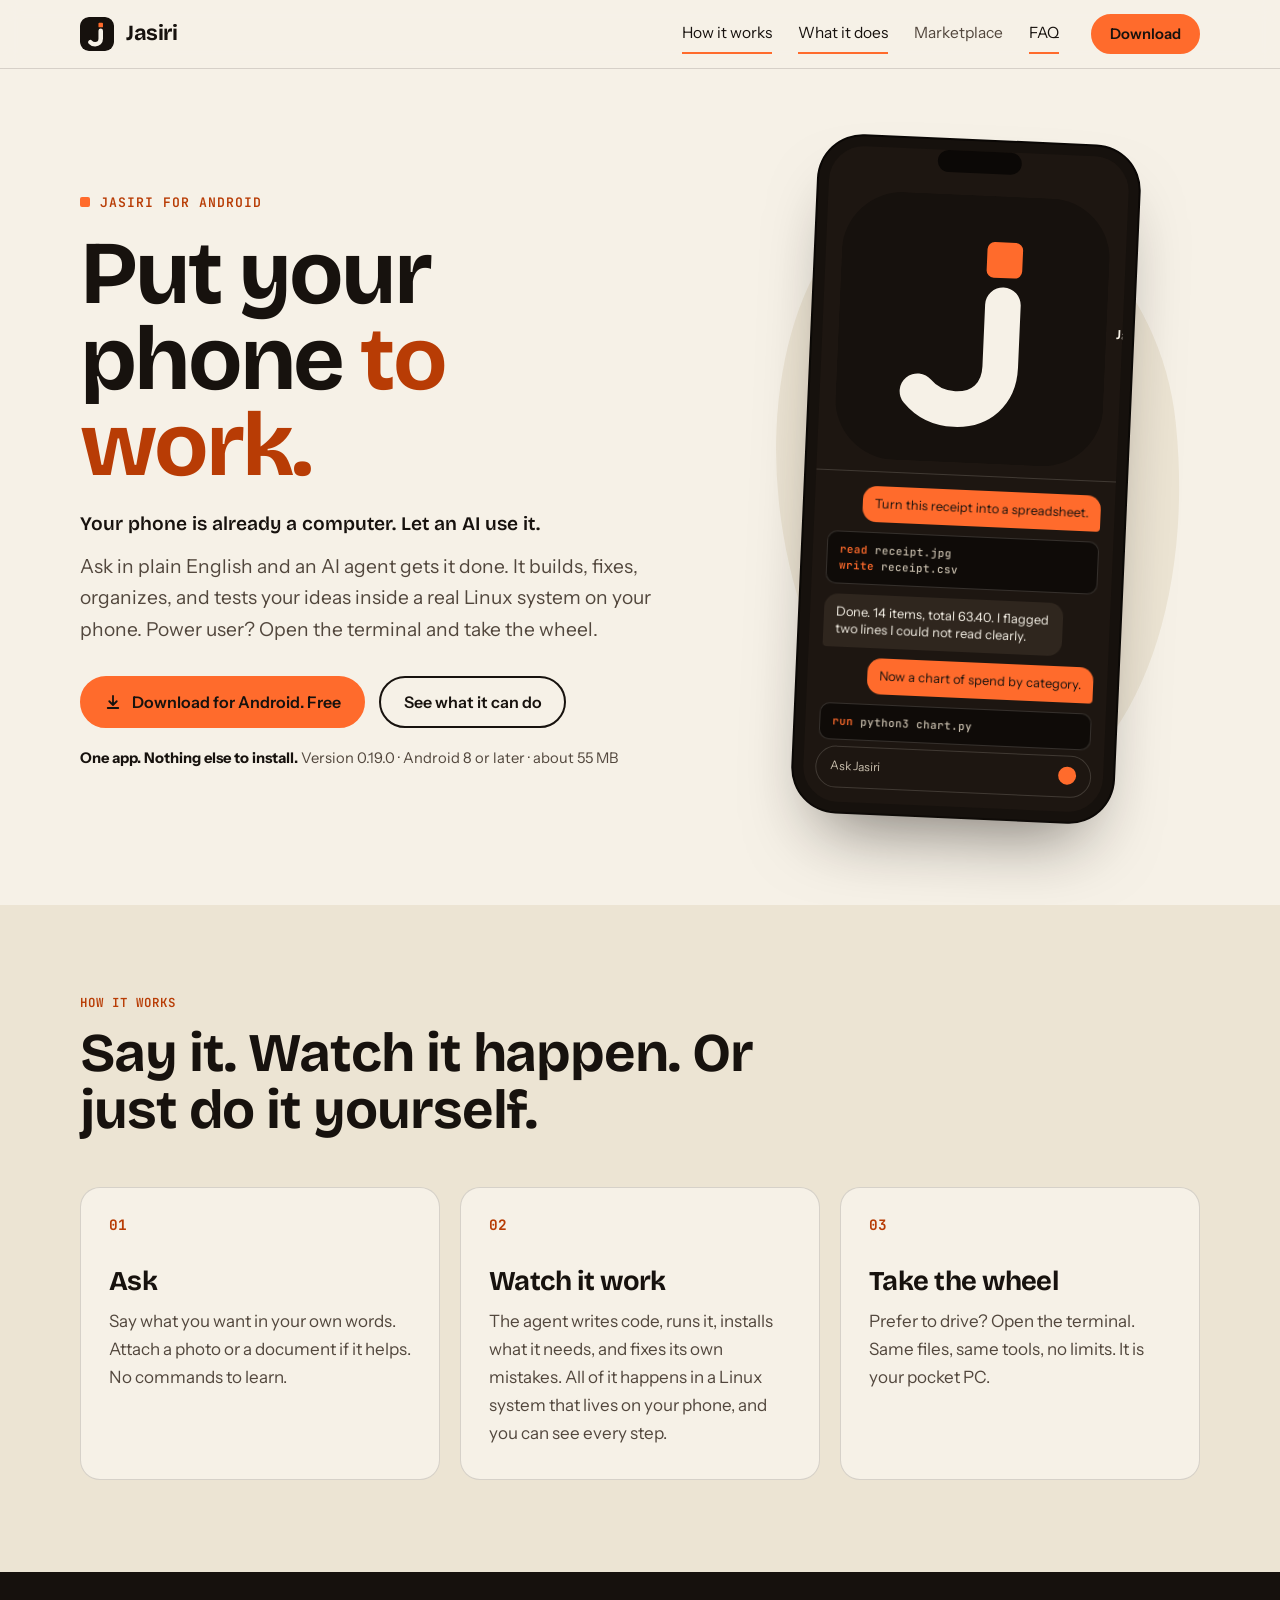
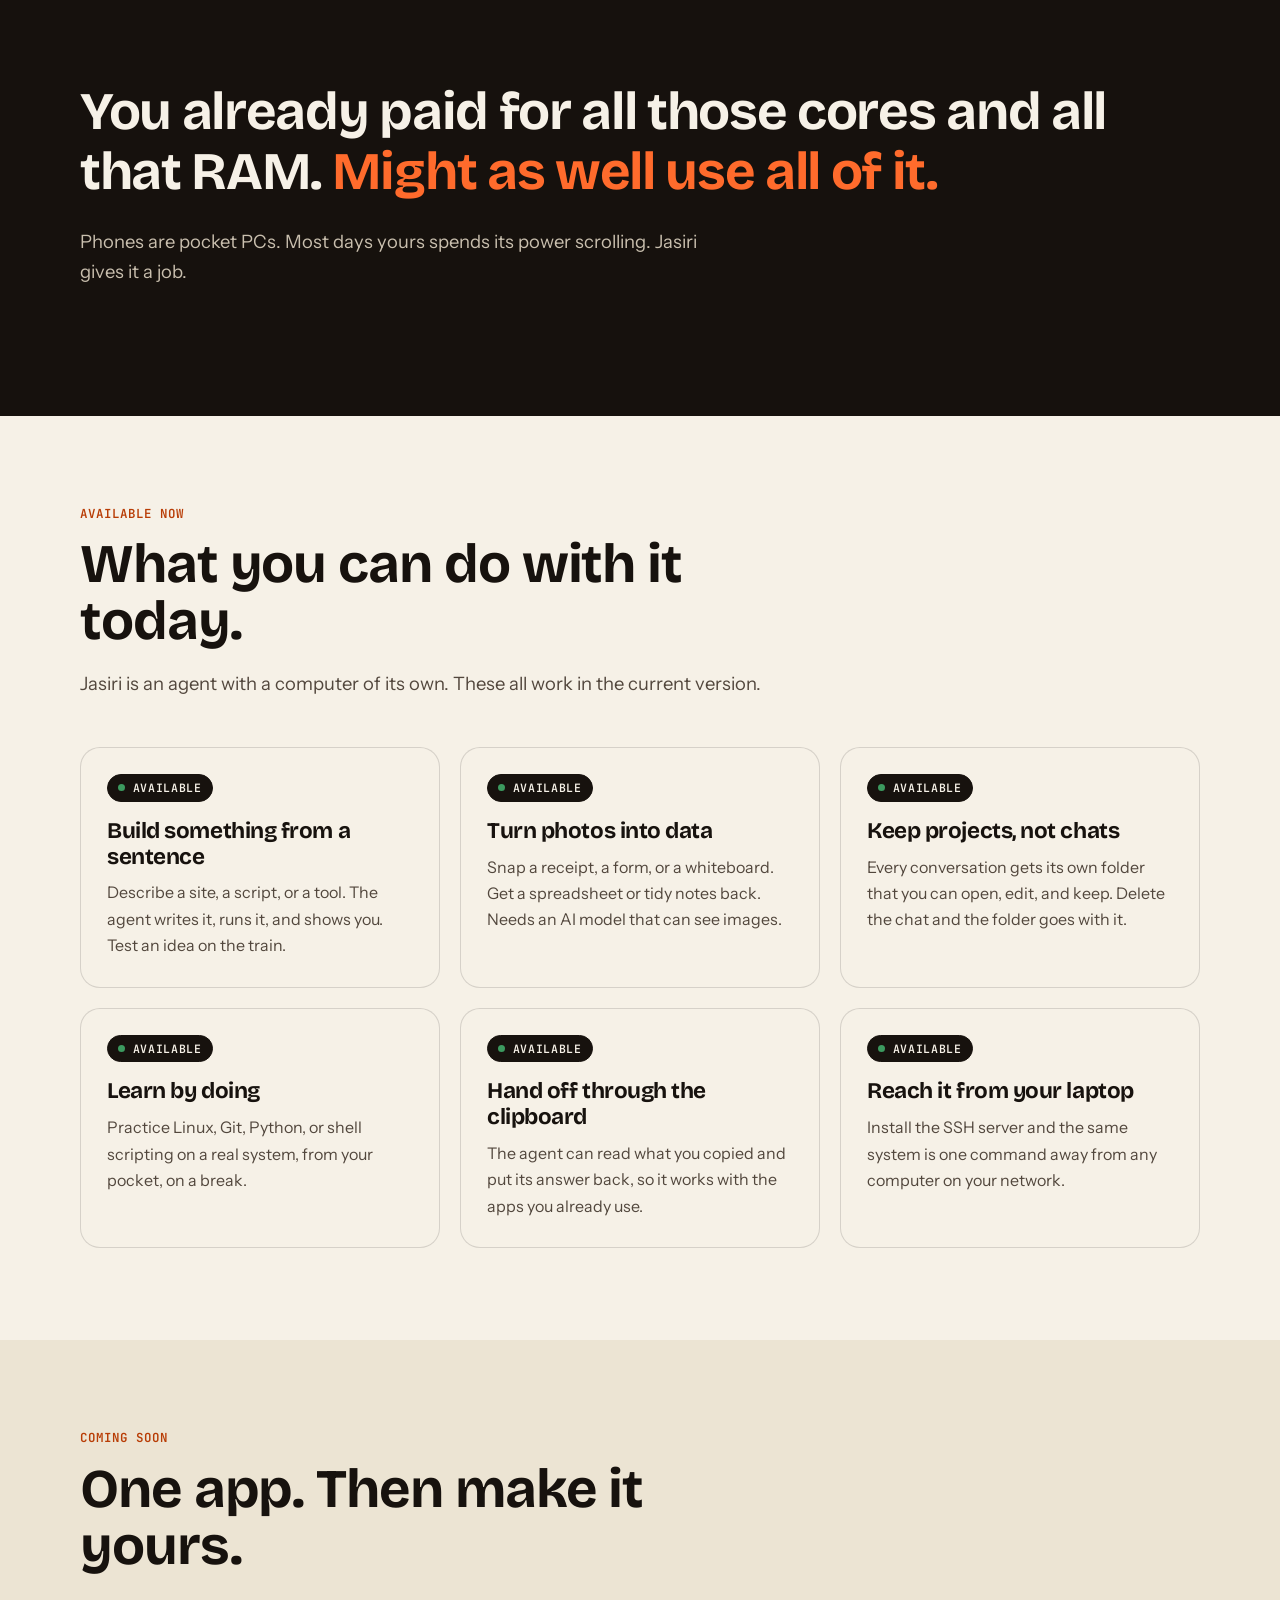
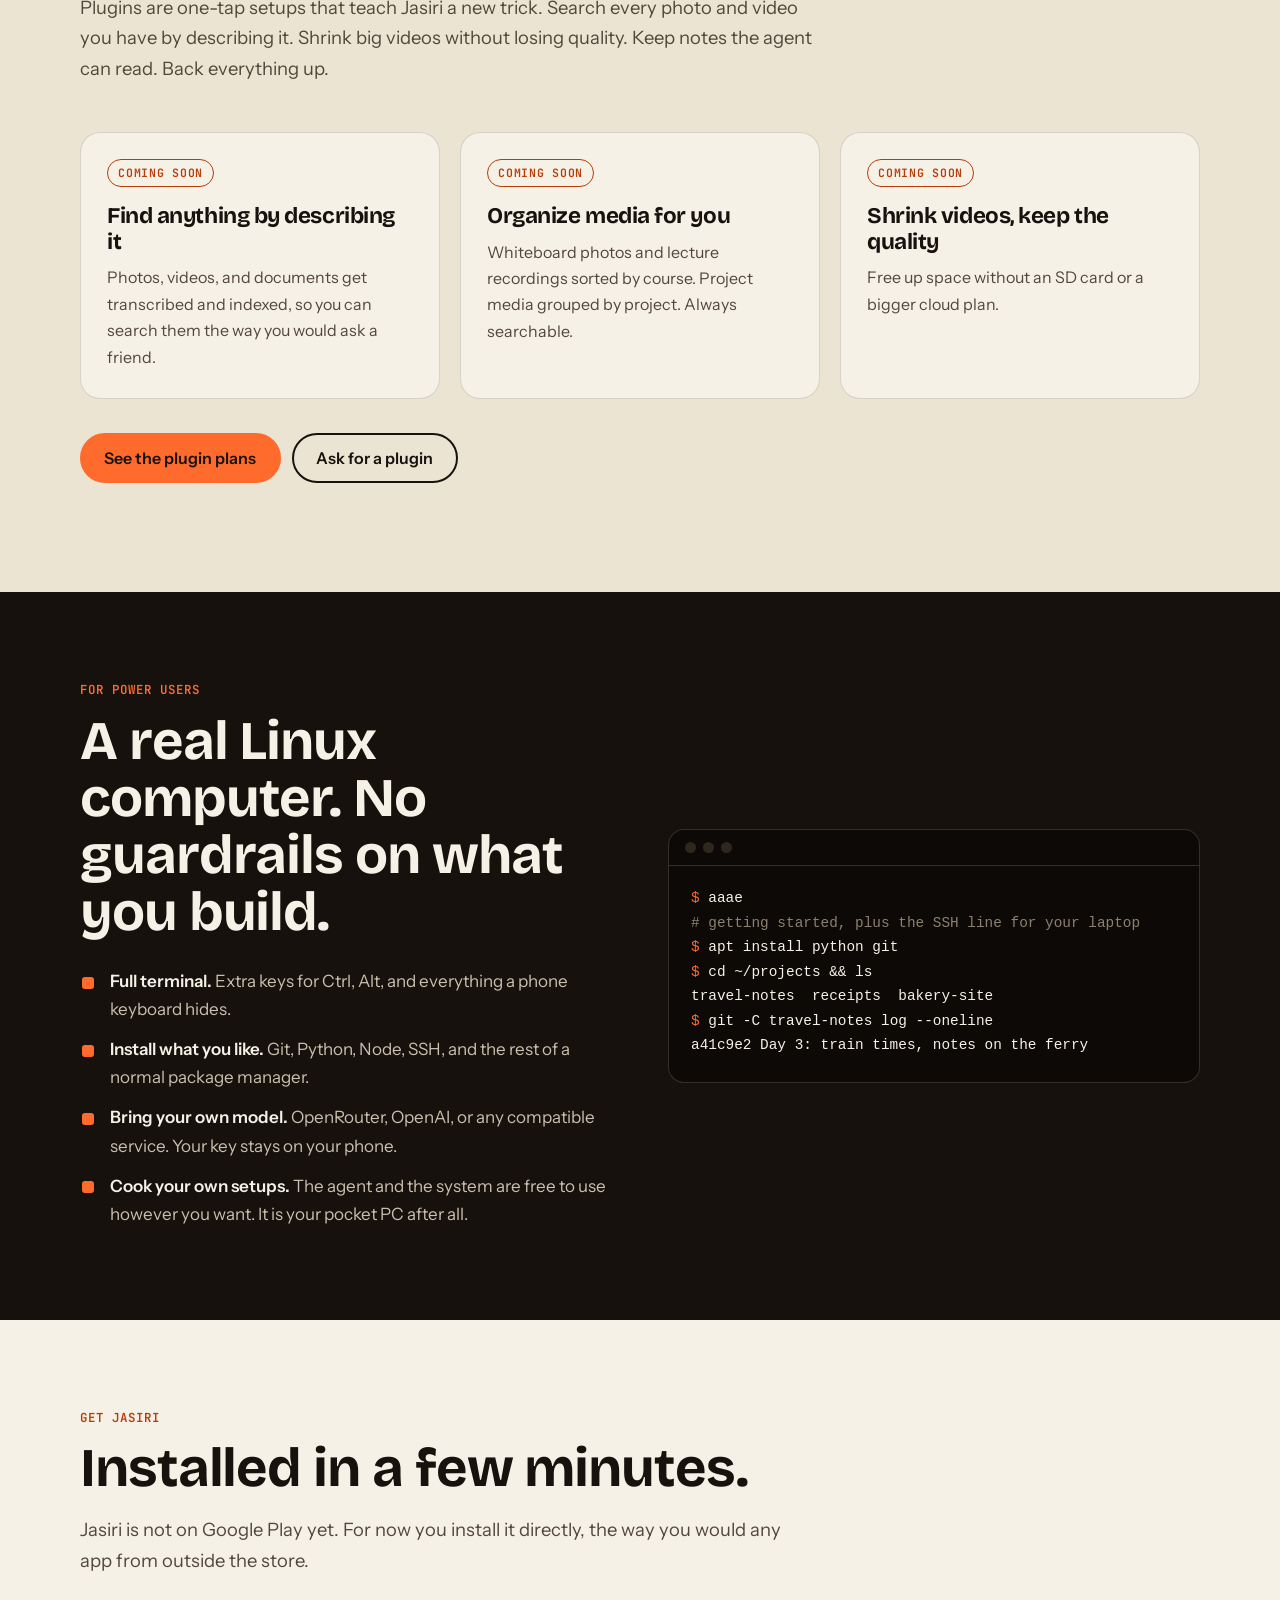
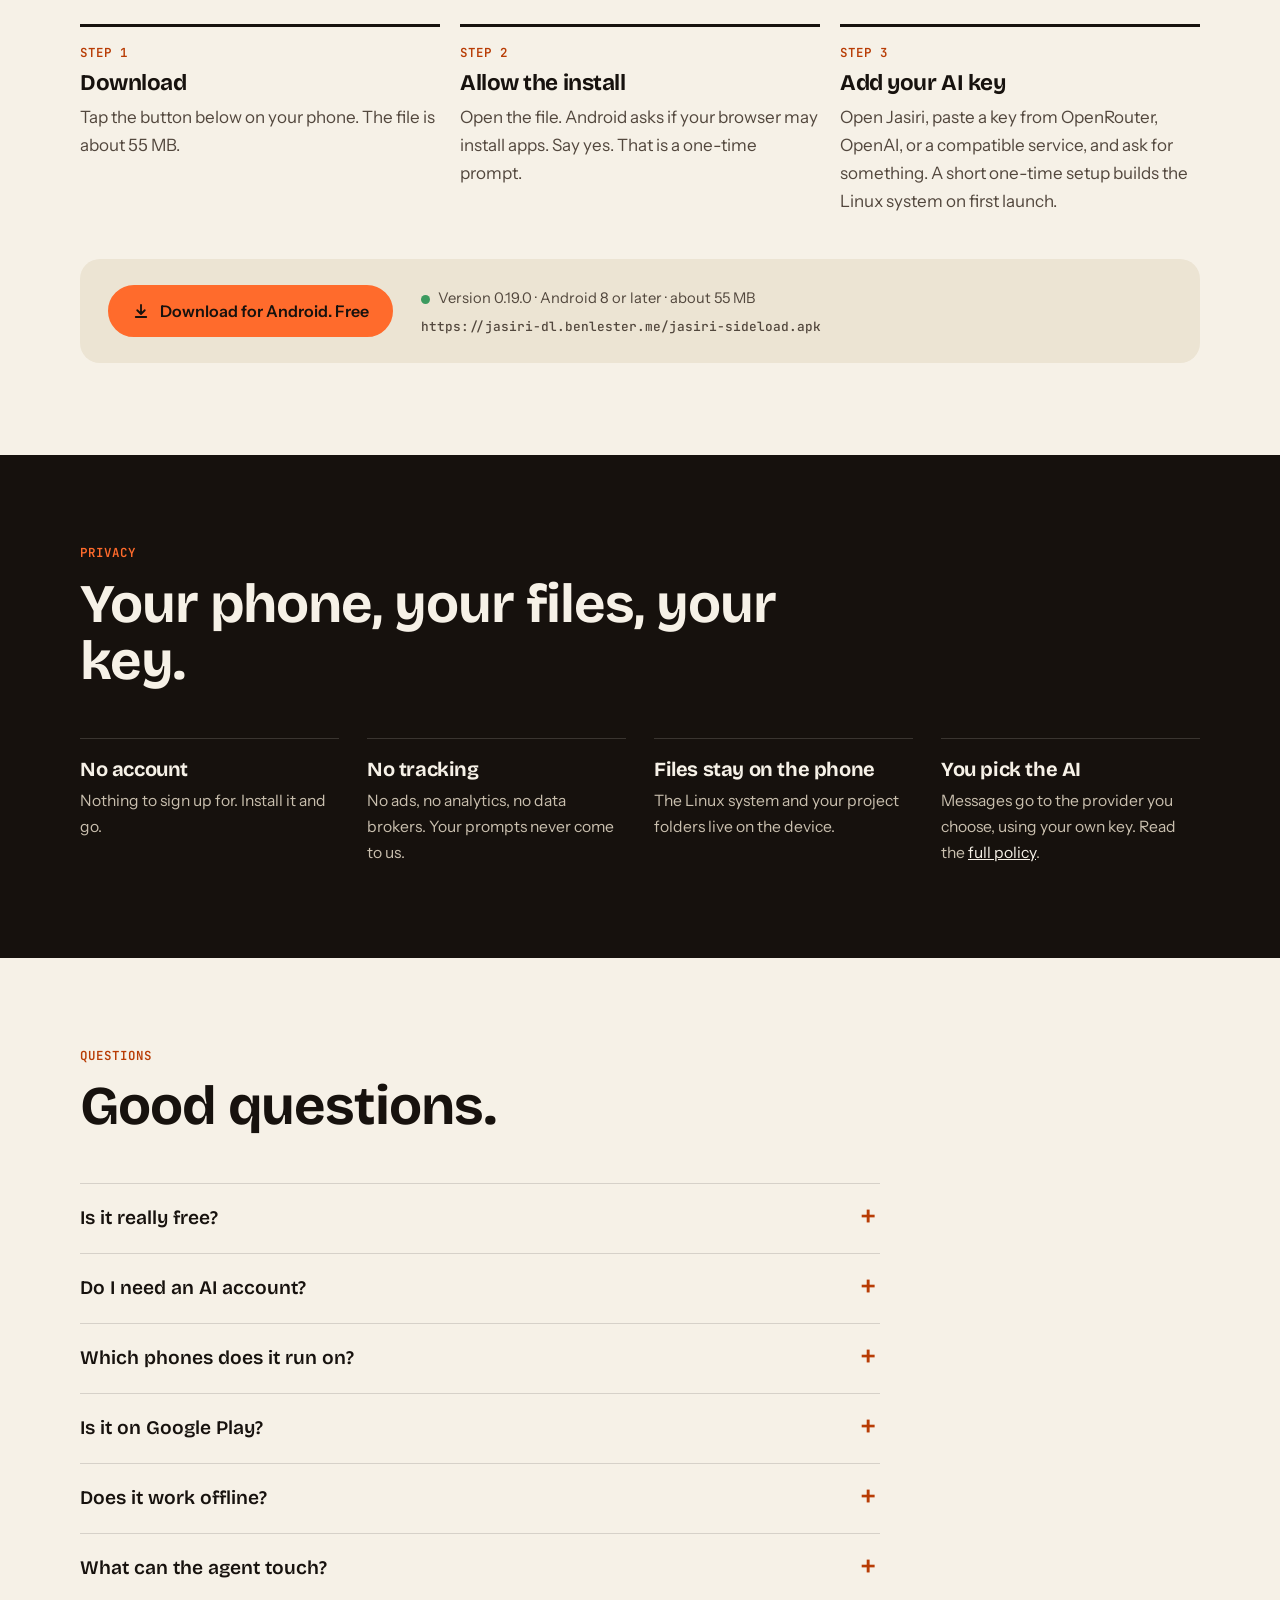
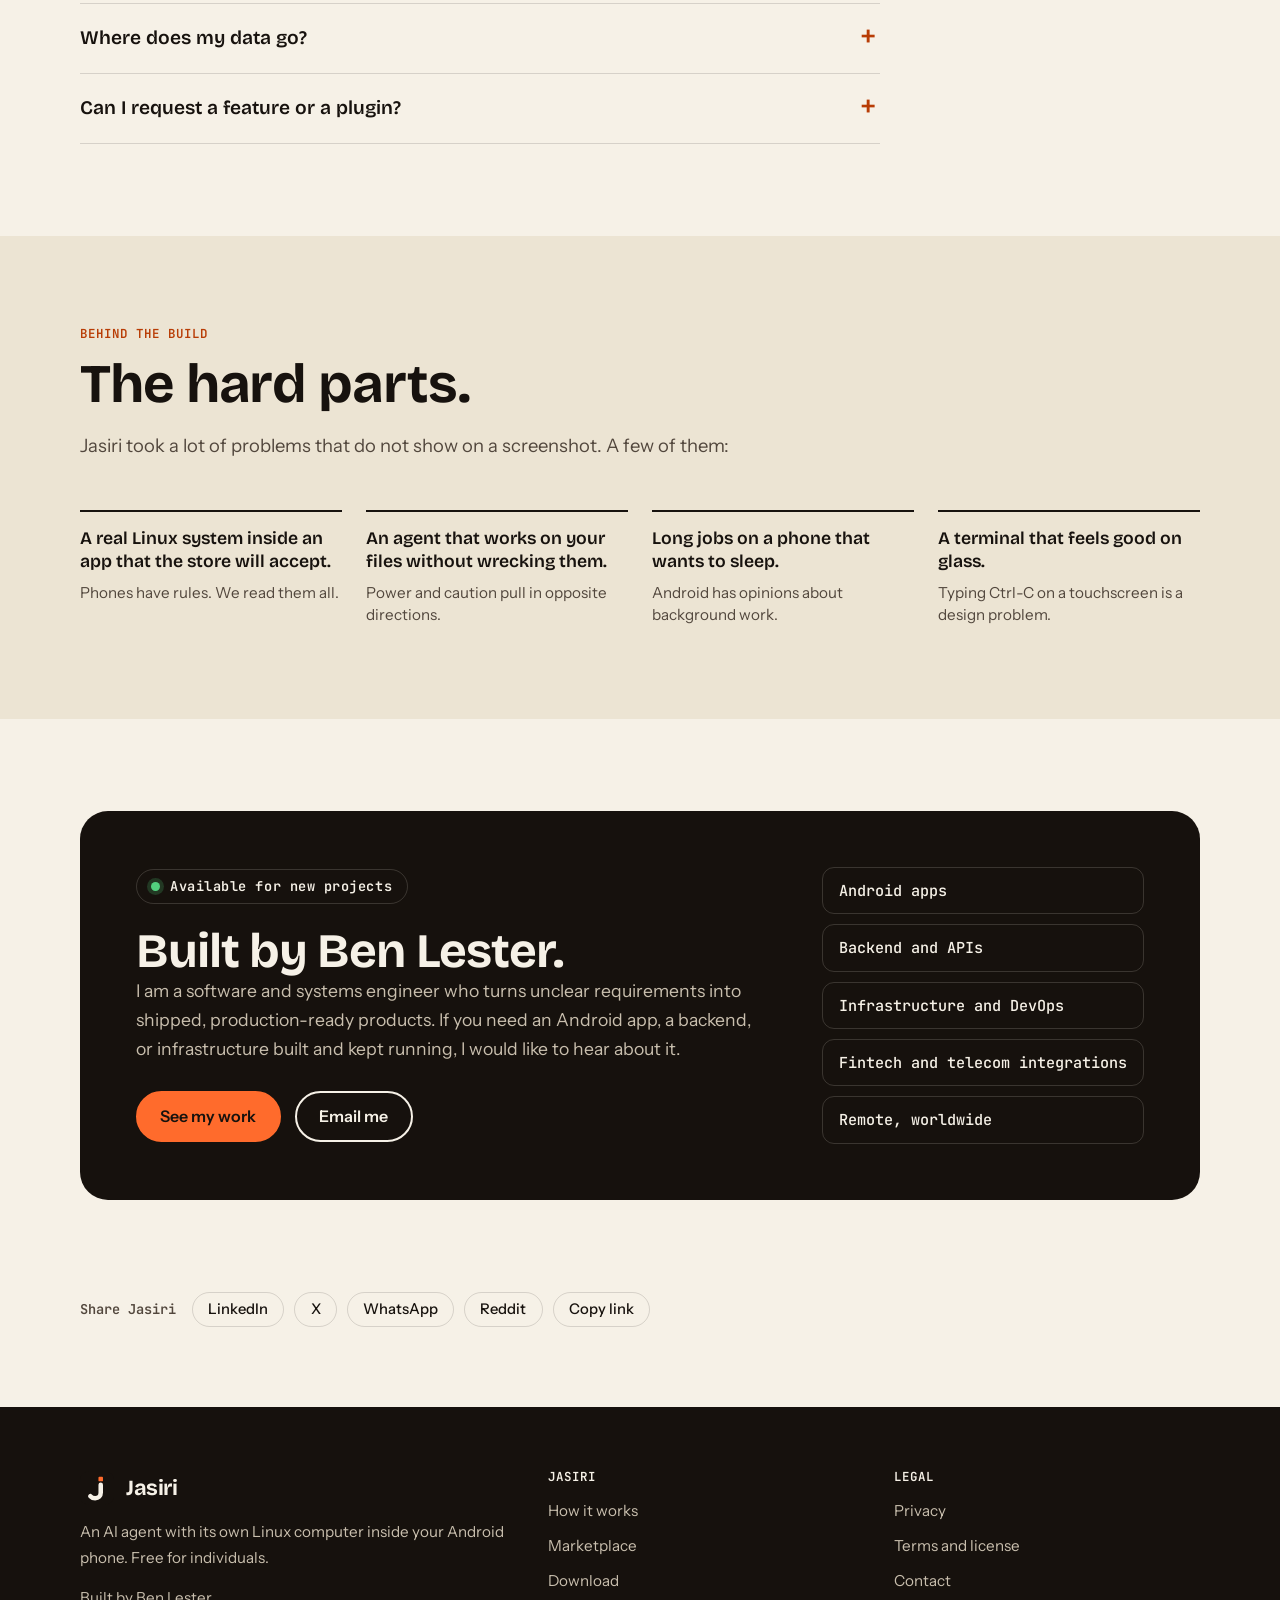
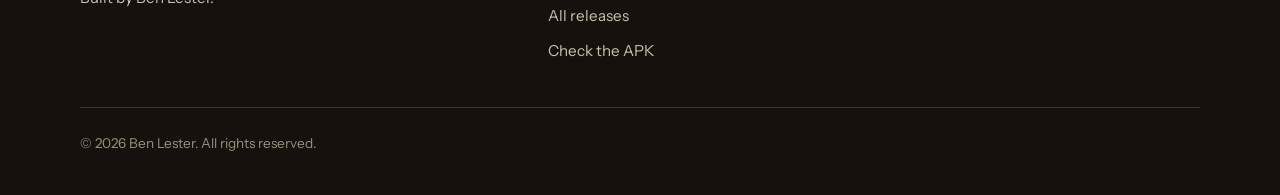
==== index.html @ 61d9e46d "Offer 0.19.0 as the latest sideload. The marketplace page reads catalog.json. Plugins redirects ther" ====
<!DOCTYPE html>
<html lang="en">
<head>
<meta charset="utf-8">
<meta name="viewport" content="width=device-width, initial-scale=1">
<title>Jasiri: an AI agent with a Linux computer inside your Android phone</title>
<meta name="description" content="Put your phone to work. Jasiri is an AI agent that builds, fixes, and organizes things inside a real Linux system on your Android phone. Free for individuals.">
<meta name="theme-color" content="#f6f1e7">
<link rel="canonical" href="https://jasiri.benlester.me/">
<link rel="icon" href="/favicon.svg" type="image/svg+xml">
<link rel="apple-touch-icon" href="/apple-touch-icon.png">
<link rel="preload" href="/assets/fonts/bricolage.woff2" as="font" type="font/woff2" crossorigin>
<link rel="preload" href="/assets/fonts/instrument-sans.woff2" as="font" type="font/woff2" crossorigin>
<link rel="stylesheet" href="/assets/styles.css">
<meta property="og:type" content="website">
<meta property="og:site_name" content="Jasiri">
<meta property="og:title" content="Jasiri: an AI agent with a Linux computer inside your Android phone">
<meta property="og:description" content="Put your phone to work. Jasiri is an AI agent that builds, fixes, and organizes things inside a real Linux system on your Android phone. Free for individuals.">
<meta property="og:url" content="https://jasiri.benlester.me/">
<meta property="og:image" content="https://jasiri.benlester.me/assets/og.png">
<meta property="og:image:width" content="1200">
<meta property="og:image:height" content="630">
<meta property="og:image:alt" content="Jasiri. Put your phone to work.">
<meta name="twitter:card" content="summary_large_image">
<meta name="twitter:title" content="Jasiri: an AI agent with a Linux computer inside your Android phone">
<meta name="twitter:description" content="Put your phone to work. Jasiri is an AI agent that builds, fixes, and organizes things inside a real Linux system on your Android phone. Free for individuals.">
<meta name="twitter:image" content="https://jasiri.benlester.me/assets/og.png">
<script type="application/ld+json">
{"@context":"https://schema.org","@type":"SoftwareApplication","name":"Jasiri","applicationCategory":"ProductivityApplication","operatingSystem":"Android 8.0+","description":"An AI agent with its own Linux computer inside your Android phone.","offers":{"@type":"Offer","price":"0","priceCurrency":"USD"},"author":{"@type":"Person","name":"Ben Lester","url":"https://benlester.me"},"url":"https://jasiri.benlester.me/"}
</script>
</head>
<body>
<a class="skip" href="#main">Skip to content</a>
<header class="top">
  <div class="wrap">
    <a class="brand" href="/"><img src="/assets/icon.svg" alt="" width="34" height="34">Jasiri</a>
    <nav aria-label="Main">
      <a href="/#how" aria-current="page">How it works</a>
      <a href="/#today" aria-current="page">What it does</a>
      <a href="/marketplace/">Marketplace</a>
      <a href="/#faq" aria-current="page">FAQ</a>
    </nav>
    <a class="btn small" href="https://jasiri-dl.benlester.me/jasiri-sideload.apk">Download</a>
  </div>
</header>

<main id="main">
  <section class="hero">
    <div class="wrap">
      <div>
        <span class="eyebrow">Jasiri for Android</span>
        <h1>Put your phone <em>to work.</em></h1>
        <p class="kicker">Your phone is already a computer. Let an AI use it.</p>
        <p class="lead">Ask in plain English and an AI agent gets it done. It builds, fixes, organizes, and tests your ideas inside a real Linux system on your phone. Power user? Open the terminal and take the wheel.</p>
        <div class="cta">
          <a class="btn" href="https://jasiri-dl.benlester.me/jasiri-sideload.apk"><svg viewBox="0 0 24 24" fill="none" stroke="currentColor" stroke-width="2.4" stroke-linecap="round" stroke-linejoin="round" aria-hidden="true"><path d="M12 4v12m0 0 5-5m-5 5-5-5M5 20h14"/></svg>Download for Android. Free</a>
          <a class="btn ghost" href="#how">See what it can do</a>
        </div>
        <p class="fine"><strong>One app. Nothing else to install.</strong> <span data-version-line>Android 8 or later.</span></p>
      </div>
      <div class="stage">
        <div class="phone">
          <div class="notch"></div>
          <div class="screen">
        <div class="bar"><img src="/assets/icon.svg" alt="" width="22" height="22">Jasiri<span>Agent</span></div>
        <div class="chat" aria-label="Example conversation">
          <div class="msg me">Turn this receipt into a spreadsheet.</div>
          <div class="msg tool"><b>read</b> receipt.jpg<br><b>write</b> receipt.csv</div>
          <div class="msg bot">Done. 14 items, total 63.40. I flagged two lines I could not read clearly.</div>
          <div class="msg me">Now a chart of spend by category.</div>
          <div class="msg tool"><b>run</b> python3 chart.py</div>
        </div>
        <div class="input"><span>Ask Jasiri</span><i></i></div>
          </div>
        </div>
      </div>
    </div>
  </section>

  <section id="how" class="band-paper2">
    <div class="wrap">
      <div class="sec-head">
        <span class="tag">How it works</span>
        <h2>Say it. Watch it happen. Or just do it yourself.</h2>
      </div>
      <ol class="steps">
        <li><h3>Ask</h3><p>Say what you want in your own words. Attach a photo or a document if it helps. No commands to learn.</p></li>
        <li><h3>Watch it work</h3><p>The agent writes code, runs it, installs what it needs, and fixes its own mistakes. All of it happens in a Linux system that lives on your phone, and you can see every step.</p></li>
        <li><h3>Take the wheel</h3><p>Prefer to drive? Open the terminal. Same files, same tools, no limits. It is your pocket PC.</p></li>
      </ol>
    </div>
  </section>

  <section class="night pun">
    <div class="wrap">
      <p class="big">You already paid for all those cores and all that RAM. <mark>Might as well use all of it.</mark></p>
      <p class="sub">Phones are pocket PCs. Most days yours spends its power scrolling. Jasiri gives it a job.</p>
    </div>
  </section>

  <section id="today">
    <div class="wrap">
      <div class="sec-head">
        <span class="tag">Available now</span>
        <h2>What you can do with it today.</h2>
        <p>Jasiri is an agent with a computer of its own. These all work in the current version.</p>
      </div>
      <div class="grid">
        <article class="card"><span class="chip live">Available</span><h3>Build something from a sentence</h3><p>Describe a site, a script, or a tool. The agent writes it, runs it, and shows you. Test an idea on the train.</p></article>
        <article class="card"><span class="chip live">Available</span><h3>Turn photos into data</h3><p>Snap a receipt, a form, or a whiteboard. Get a spreadsheet or tidy notes back. Needs an AI model that can see images.</p></article>
        <article class="card"><span class="chip live">Available</span><h3>Keep projects, not chats</h3><p>Every conversation gets its own folder that you can open, edit, and keep. Delete the chat and the folder goes with it.</p></article>
        <article class="card"><span class="chip live">Available</span><h3>Learn by doing</h3><p>Practice Linux, Git, Python, or shell scripting on a real system, from your pocket, on a break.</p></article>
        <article class="card"><span class="chip live">Available</span><h3>Hand off through the clipboard</h3><p>The agent can read what you copied and put its answer back, so it works with the apps you already use.</p></article>
        <article class="card"><span class="chip live">Available</span><h3>Reach it from your laptop</h3><p>Install the SSH server and the same system is one command away from any computer on your network.</p></article>
      </div>
    </div>
  </section>

  <section class="band-paper2" id="plugins">
    <div class="wrap">
      <div class="sec-head">
        <span class="tag">Coming soon</span>
        <h2>One app. Then make it yours.</h2>
        <p>Plugins are one-tap setups that teach Jasiri a new trick. Search every photo and video you have by describing it. Shrink big videos without losing quality. Keep notes the agent can read. Back everything up.</p>
      </div>
      <div class="grid">
        <article class="card"><span class="chip soon">Coming soon</span><h3>Find anything by describing it</h3><p>Photos, videos, and documents get transcribed and indexed, so you can search them the way you would ask a friend.</p></article>
        <article class="card"><span class="chip soon">Coming soon</span><h3>Organize media for you</h3><p>Whiteboard photos and lecture recordings sorted by course. Project media grouped by project. Always searchable.</p></article>
        <article class="card"><span class="chip soon">Coming soon</span><h3>Shrink videos, keep the quality</h3><p>Free up space without an SD card or a bigger cloud plan.</p></article>
      </div>
      <p style="margin-top:34px"><a class="btn" href="/marketplace/">See the plugin plans</a> <a class="btn ghost" href="/plugins/#request" style="margin-left:8px">Ask for a plugin</a></p>
    </div>
  </section>

  <section class="night" id="power">
    <div class="wrap split">
      <div>
        <span class="tag">For power users</span>
        <div class="sec-head" style="margin-bottom:0"><h2>A real Linux computer. No guardrails on what you build.</h2></div>
        <ul class="ticks">
          <li><strong>Full terminal.</strong> Extra keys for Ctrl, Alt, and everything a phone keyboard hides.</li>
          <li><strong>Install what you like.</strong> Git, Python, Node, SSH, and the rest of a normal package manager.</li>
          <li><strong>Bring your own model.</strong> OpenRouter, OpenAI, or any compatible service. Your key stays on your phone.</li>
          <li><strong>Cook your own setups.</strong> The agent and the system are free to use however you want. It is your pocket PC after all.</li>
        </ul>
      </div>
      <div class="term" aria-label="Example terminal session">
        <header><i></i><i></i><i></i></header>
<pre><span class="p">$</span> aaae
<span class="c"># getting started, plus the SSH line for your laptop</span>
<span class="p">$</span> apt install python git
<span class="p">$</span> cd ~/projects && ls
travel-notes  receipts  bakery-site
<span class="p">$</span> git -C travel-notes log --oneline
a41c9e2 Day 3: train times, notes on the ferry</pre>
      </div>
    </div>
  </section>

  <section id="install">
    <div class="wrap">
      <div class="sec-head">
        <span class="tag">Get Jasiri</span>
        <h2>Installed in a few minutes.</h2>
        <p>Jasiri is not on Google Play yet. For now you install it directly, the way you would any app from outside the store.</p>
      </div>
      <ol class="install">
        <li><h3>Download</h3><p>Tap the button below on your phone. The file is about 55 MB.</p></li>
        <li><h3>Allow the install</h3><p>Open the file. Android asks if your browser may install apps. Say yes. That is a one-time prompt.</p></li>
        <li><h3>Add your AI key</h3><p>Open Jasiri, paste a key from OpenRouter, OpenAI, or a compatible service, and ask for something. A short one-time setup builds the Linux system on first launch.</p></li>
      </ol>
      <div class="dl-box">
        <a class="btn" href="https://jasiri-dl.benlester.me/jasiri-sideload.apk"><svg viewBox="0 0 24 24" fill="none" stroke="currentColor" stroke-width="2.4" stroke-linecap="round" stroke-linejoin="round" aria-hidden="true"><path d="M12 4v12m0 0 5-5m-5 5-5-5M5 20h14"/></svg>Download for Android. Free</a>
        <div><span class="fine"><span class="dot"></span><span data-version-line>Android 8 or later.</span></span><br><code>https://jasiri-dl.benlester.me/jasiri-sideload.apk</code></div>
      </div>
    </div>
  </section>

  <section class="night" id="privacy">
    <div class="wrap">
      <div class="sec-head">
        <span class="tag">Privacy</span>
        <h2>Your phone, your files, your key.</h2>
      </div>
      <ul class="points">
        <li><h3>No account</h3><p>Nothing to sign up for. Install it and go.</p></li>
        <li><h3>No tracking</h3><p>No ads, no analytics, no data brokers. Your prompts never come to us.</p></li>
        <li><h3>Files stay on the phone</h3><p>The Linux system and your project folders live on the device.</p></li>
        <li><h3>You pick the AI</h3><p>Messages go to the provider you choose, using your own key. Read the <a href="/privacy/" style="color:var(--cream)">full policy</a>.</p></li>
      </ul>
    </div>
  </section>

  <section id="faq">
    <div class="wrap">
      <div class="sec-head"><span class="tag">Questions</span><h2>Good questions.</h2></div>
      <div class="faq">
        <details><summary>Is it really free?</summary><p>Yes. Jasiri is free for individuals, including for your own professional work. Teams and companies need a license. <a href="mailto:contact@benlester.me">Get in touch</a> and we will sort it out.</p></details>
        <details><summary>Do I need an AI account?</summary><p>Yes, you bring your own key from OpenRouter, OpenAI, or any compatible service. Jasiri does not resell AI. You pay your provider directly and you choose the model.</p></details>
        <details><summary>Which phones does it run on?</summary><p>Android 8.0 or later with a 64-bit processor. Recent phones feel best, especially for bigger jobs.</p></details>
        <details><summary>Is it on Google Play?</summary><p>Not yet. That is the goal. Until then you install it directly from this site, and it checks for updates when you open it.</p></details>
        <details><summary>Does it work offline?</summary><p>The Linux system and your files work without a connection. The agent needs to reach your AI provider. Running AI models on the phone itself is planned as a plugin.</p></details>
        <details><summary>What can the agent touch?</summary><p>It works inside Jasiri's own space on your phone: the project folders and the Linux system. It cannot see your photos, contacts, or other apps. It can read and write the clipboard when it needs to. Because it can run commands and change files in its space, read what you ask it to do.</p></details>
        <details><summary>Where does my data go?</summary><p>Your messages and any attachments go to the AI provider you picked, under that provider's terms. We run no servers that see your prompts or files. The <a href="/privacy/">privacy page</a> has the details.</p></details>
        <details><summary>Can I request a feature or a plugin?</summary><p>Please do. Email <a href="mailto:contact@benlester.me">contact@benlester.me</a>. Soon you will be able to describe what you want from inside the app.</p></details>
      </div>
    </div>
  </section>

  <section class="band-paper2">
    <div class="wrap">
      <div class="sec-head"><span class="tag">Behind the build</span><h2>The hard parts.</h2><p>Jasiri took a lot of problems that do not show on a screenshot. A few of them:</p></div>
      <ul class="hard">
        <li>A real Linux system inside an app that the store will accept.<small>Phones have rules. We read them all.</small></li>
        <li>An agent that works on your files without wrecking them.<small>Power and caution pull in opposite directions.</small></li>
        <li>Long jobs on a phone that wants to sleep.<small>Android has opinions about background work.</small></li>
        <li>A terminal that feels good on glass.<small>Typing Ctrl-C on a touchscreen is a design problem.</small></li>
      </ul>
    </div>
  </section>

  <section>
    <div class="wrap">
      <div class="maker">
        <div>
          <span class="avail"><i></i>Available for new projects</span>
          <h2>Built by Ben Lester.</h2>
          <p>I am a software and systems engineer who turns unclear requirements into shipped, production-ready products. If you need an Android app, a backend, or infrastructure built and kept running, I would like to hear about it.</p>
          <div class="cta">
            <a class="btn" href="https://benlester.me">See my work</a>
            <a class="btn ghost" href="mailto:contact@benlester.me">Email me</a>
          </div>
        </div>
        <ul>
          <li>Android apps</li>
          <li>Backend and APIs</li>
          <li>Infrastructure and DevOps</li>
          <li>Fintech and telecom integrations</li>
          <li>Remote, worldwide</li>
        </ul>
      </div>
    </div>
  </section>

  <section style="padding:0 0 80px">
    <div class="wrap">
      <div class="share" data-share>
  <span>Share Jasiri</span>
  <a data-net="linkedin" href="#" rel="noopener" target="_blank">LinkedIn</a>
  <a data-net="x" href="#" rel="noopener" target="_blank">X</a>
  <a data-net="whatsapp" href="#" rel="noopener" target="_blank">WhatsApp</a>
  <a data-net="reddit" href="#" rel="noopener" target="_blank">Reddit</a>
  <button type="button" data-copy>Copy link</button>
</div>

    </div>
  </section>
</main>
<footer>
  <div class="wrap">
    <div class="cols">
      <div>
        <a class="brand" href="/"><img src="/assets/icon.svg" alt="" width="34" height="34">Jasiri</a>
        <p>An AI agent with its own Linux computer inside your Android phone. Free for individuals.</p>
        <p>Built by <a href="https://benlester.me">Ben Lester</a>.</p>
      </div>
      <div>
        <h4>Jasiri</h4>
        <ul>
          <li><a href="/#how">How it works</a></li>
          <li><a href="/marketplace/">Marketplace</a></li>
          <li><a href="https://jasiri-dl.benlester.me/jasiri-sideload.apk">Download</a></li>
          <li><a href="https://github.com/lester-01/aaae/releases">All releases</a></li>
          <li><a href="/check/">Check the APK</a></li>
        </ul>
      </div>
      <div>
        <h4>Legal</h4>
        <ul>
          <li><a href="/privacy/">Privacy</a></li>
          <li><a href="/terms/">Terms and license</a></li>
          <li><a href="mailto:contact@benlester.me">Contact</a></li>
        </ul>
      </div>
    </div>
    <div class="legal">
      <p>&copy; 2026 Ben Lester. All rights reserved.</p>
      
    </div>
  </div>
</footer>
<script src="/assets/site.js" defer></script>
</body>
</html>
---- assets/styles.css ----
@font-face{font-family:"Bricolage Grotesque";src:url("/assets/fonts/bricolage.woff2") format("woff2");font-weight:200 800;font-display:swap}
@font-face{font-family:"Instrument Sans";src:url("/assets/fonts/instrument-sans.woff2") format("woff2");font-weight:400 700;font-display:swap}
@font-face{font-family:"JetBrains Mono";src:url("/assets/fonts/jetbrains-mono.woff2") format("woff2");font-weight:100 800;font-display:swap}

:root{
  --paper:#f6f1e7;
  --paper-2:#ece4d3;
  --ink:#17120e;
  --ink-soft:#52473d;
  --night:#16110d;
  --night-2:#231b15;
  --night-3:#2f261e;
  --cream:#f6f1e7;
  --cream-soft:#c9bfae;
  --ember:#ff6b2c;
  --ember-deep:#b83c05;
  --leaf:#3c9a5f;
  --line:rgba(23,18,14,.14);
  --line-night:rgba(246,241,231,.16);
  --radius:20px;
  --display:"Bricolage Grotesque","Avenir Next",system-ui,sans-serif;
  --body:"Instrument Sans",system-ui,-apple-system,"Segoe UI",sans-serif;
  --mono:"JetBrains Mono",ui-monospace,SFMono-Regular,Menlo,monospace;
}

*{box-sizing:border-box}
html{scroll-behavior:smooth;-webkit-text-size-adjust:100%}
body{margin:0;background:var(--paper);color:var(--ink);font:400 1.0625rem/1.65 var(--body);-webkit-font-smoothing:antialiased}
img,svg{max-width:100%;display:block}
a{color:inherit}
h1,h2,h3{font-family:var(--display);font-weight:700;line-height:1.05;letter-spacing:-.02em;margin:0}
p{margin:0 0 1em}
.wrap{width:min(1120px,100% - 40px);margin-inline:auto}
.skip{position:absolute;left:-999px;top:8px;background:var(--ink);color:var(--cream);padding:.6rem 1rem;border-radius:10px;z-index:100}
.skip:focus{left:12px}
:focus-visible{outline:3px solid var(--ember);outline-offset:3px;border-radius:6px}

/* header */
.top{position:sticky;top:0;z-index:50;background:rgba(246,241,231,.88);backdrop-filter:blur(10px);border-bottom:1px solid var(--line)}
.top .wrap{display:flex;align-items:center;gap:28px;height:68px}
.brand{display:flex;align-items:center;gap:12px;text-decoration:none;font:700 1.35rem/1 var(--display);letter-spacing:-.02em}
.brand img{width:34px;height:34px;border-radius:9px}
.top nav{display:flex;gap:26px;margin-left:auto;font-size:.97rem}
.top nav a{text-decoration:none;color:var(--ink-soft);padding:6px 0;border-bottom:2px solid transparent}
.top nav a:hover,.top nav a[aria-current]{color:var(--ink);border-color:var(--ember)}
.top .btn{margin-left:4px}

/* buttons */
.btn{display:inline-flex;align-items:center;gap:.6rem;background:var(--ember);color:var(--ink);font:600 1rem/1 var(--body);padding:.95rem 1.4rem;border-radius:999px;text-decoration:none;border:2px solid var(--ember);transition:transform .15s ease,background .15s ease}
.btn:hover{transform:translateY(-2px);background:#ff8450;border-color:#ff8450}
.btn.small{padding:.65rem 1.05rem;font-size:.92rem}
.btn.ghost{background:transparent;color:inherit;border-color:currentColor}
.btn.ghost:hover{background:rgba(23,18,14,.06)}
.night .btn.ghost:hover{background:rgba(246,241,231,.08)}
.btn svg{width:18px;height:18px}

/* hero */
.hero{padding:72px 0 88px;overflow:hidden}
.hero .wrap{display:grid;grid-template-columns:1.12fr .88fr;gap:56px;align-items:center}
.eyebrow{display:inline-flex;align-items:center;gap:.6rem;font:600 .82rem/1 var(--mono);letter-spacing:.08em;text-transform:uppercase;color:var(--ember-deep);margin-bottom:22px}
.eyebrow::before{content:"";width:10px;height:10px;background:var(--ember);border-radius:2px}
.hero h1{font-size:clamp(3rem,7.4vw,5.6rem);letter-spacing:-.035em;line-height:.96}
.hero h1 em{font-style:normal;color:var(--ember-deep)}
.kicker{font:600 1.2rem/1.35 var(--display);margin:22px 0 14px;color:var(--ink)}
.lead{font-size:1.2rem;color:var(--ink-soft);max-width:34em}
.cta{display:flex;flex-wrap:wrap;gap:14px;margin:30px 0 18px}
.fine{font-size:.92rem;color:var(--ink-soft);margin:0}
.fine strong{color:var(--ink)}
.dot{display:inline-block;width:9px;height:9px;border-radius:50%;background:var(--leaf);margin-right:.5rem;vertical-align:middle}

/* phone */
.stage{position:relative;display:flex;justify-content:center}
.stage::before{content:"";position:absolute;inset:6% 4% 2% 10%;background:var(--paper-2);border-radius:44% 56% 52% 48%/48% 42% 58% 52%;transform:rotate(-6deg)}
.phone{position:relative;width:min(320px,78vw);aspect-ratio:9/19;background:var(--night);border-radius:44px;padding:10px;box-shadow:0 40px 70px -28px rgba(23,18,14,.55),0 0 0 2px #0b0806;transform:rotate(2.5deg)}
.phone .screen{position:relative;width:100%;height:100%;border-radius:35px;overflow:hidden;background:#1d1611;color:var(--cream);display:flex;flex-direction:column}
.phone .screen img{width:100%;height:100%;object-fit:cover;object-position:top}
.phone .notch{position:absolute;top:10px;left:50%;width:84px;height:22px;background:#0b0806;border-radius:99px;transform:translateX(-50%);z-index:3}
.bar{display:flex;align-items:center;gap:10px;padding:44px 16px 12px;border-bottom:1px solid var(--line-night);font:600 .86rem/1 var(--display)}
.bar img{width:22px;height:22px;border-radius:6px}
.bar span{margin-left:auto;font:500 .7rem/1 var(--mono);color:var(--cream-soft)}
.chat{flex:1;padding:14px 14px 10px;display:flex;flex-direction:column;gap:10px;font-size:.8rem;line-height:1.4;overflow:hidden}
.msg{max-width:88%;padding:9px 12px;border-radius:14px;opacity:0;transform:translateY(8px);animation:rise .5s ease forwards}
.msg.me{align-self:flex-end;background:var(--ember);color:var(--ink);border-bottom-right-radius:4px}
.msg.bot{align-self:flex-start;background:var(--night-3);border-bottom-left-radius:4px}
.msg.tool{align-self:stretch;max-width:100%;background:#0f0b08;border:1px solid var(--line-night);font:500 .68rem/1.5 var(--mono);color:var(--cream-soft);border-radius:10px}
.msg.tool b{color:var(--ember);font-weight:600}
.msg:nth-child(1){animation-delay:.3s}.msg:nth-child(2){animation-delay:1.1s}.msg:nth-child(3){animation-delay:1.9s}.msg:nth-child(4){animation-delay:2.7s}.msg:nth-child(5){animation-delay:3.5s}
@keyframes rise{to{opacity:1;transform:none}}
.input{margin:6px 12px 14px;border:1px solid var(--line-night);border-radius:99px;padding:10px 14px;font-size:.74rem;color:var(--cream-soft);display:flex;justify-content:space-between}
.input i{width:18px;height:18px;border-radius:50%;background:var(--ember);display:block}

/* sections */
section{padding:92px 0}
.band-paper2{background:var(--paper-2)}
.night{background:var(--night);color:var(--cream)}
.night .lead,.night p{color:var(--cream-soft)}
.sec-head{max-width:46rem;margin-bottom:48px}
.sec-head h2{font-size:clamp(2.1rem,4.6vw,3.4rem)}
.sec-head p{font-size:1.15rem;color:var(--ink-soft);margin-top:18px}
.night .sec-head p{color:var(--cream-soft)}
.tag{font:600 .78rem/1 var(--mono);letter-spacing:.08em;text-transform:uppercase;color:var(--ember-deep);margin-bottom:16px;display:block}
.night .tag{color:var(--ember)}

.steps{display:grid;grid-template-columns:repeat(3,1fr);gap:20px;counter-reset:s;padding:0;margin:0;list-style:none}
.steps li{counter-increment:s;background:var(--paper);border:1px solid var(--line);border-radius:var(--radius);padding:30px 28px 32px;position:relative}
.steps li::before{content:counter(s,decimal-leading-zero);font:700 .9rem/1 var(--mono);color:var(--ember-deep);display:block;margin-bottom:34px}
.steps h3{font-size:1.7rem;margin-bottom:12px}
.steps p{color:var(--ink-soft);margin:0}

/* pun */
.pun{padding:110px 0}
.pun p.big{font:700 clamp(1.9rem,4.4vw,3.3rem)/1.12 var(--display);letter-spacing:-.025em;color:var(--cream);max-width:24em;margin:0}
.pun p.big mark{background:none;color:var(--ember)}
.pun p.sub{margin-top:26px;font-size:1.15rem;max-width:36em}

/* cards */
.grid{display:grid;grid-template-columns:repeat(3,1fr);gap:20px}
.card{background:var(--paper);border:1px solid var(--line);border-radius:var(--radius);padding:26px 26px 28px;display:flex;flex-direction:column;gap:10px}
.band-paper2 .card{background:var(--paper)}
.card h3{font-size:1.4rem;line-height:1.15}
.card p{margin:0;color:var(--ink-soft);font-size:1rem}
.card .chip{align-self:flex-start;margin-bottom:6px}
.chip{display:inline-flex;align-items:center;gap:.45rem;font:600 .72rem/1 var(--mono);letter-spacing:.06em;text-transform:uppercase;padding:.45rem .65rem;border-radius:99px;border:1.5px solid var(--ink)}
.chip.live{background:var(--ink);color:var(--cream);border-color:var(--ink)}
.chip.live::before{content:"";width:7px;height:7px;border-radius:50%;background:var(--leaf)}
.chip.soon{border-style:solid;color:var(--ember-deep);border-color:var(--ember-deep)}
.chip.idea{border-style:dashed;color:var(--ink-soft);border-color:var(--ink-soft)}

/* terminal block */
.split{display:grid;grid-template-columns:1fr 1fr;gap:56px;align-items:center}
.term{background:#0d0906;border:1px solid var(--line-night);border-radius:16px;overflow:hidden;font:500 .9rem/1.7 var(--mono);color:var(--cream)}
.term header{display:flex;gap:7px;padding:12px 16px;border-bottom:1px solid var(--line-night)}
.term header i{width:11px;height:11px;border-radius:50%;background:var(--night-3)}
.term pre{margin:0;padding:20px 22px 24px;white-space:pre-wrap;overflow-x:auto}
.term .p{color:var(--ember)}
.term .c{color:#8d8071}
.ticks{list-style:none;padding:0;margin:26px 0 0;display:grid;gap:12px}
.ticks li{padding-left:30px;position:relative;color:var(--cream-soft)}
.ticks li::before{content:"";position:absolute;left:2px;top:.55em;width:12px;height:12px;border-radius:3px;background:var(--ember)}
.ticks strong{color:var(--cream);font-weight:600}

/* install */
.install{display:grid;grid-template-columns:repeat(3,1fr);gap:20px;list-style:none;padding:0;margin:0;counter-reset:i}
.install li{counter-increment:i;padding-top:20px;border-top:3px solid var(--ink)}
.install li::before{content:"Step " counter(i);font:600 .78rem/1 var(--mono);letter-spacing:.08em;text-transform:uppercase;color:var(--ember-deep);display:block;margin-bottom:12px}
.install h3{font-size:1.4rem;margin-bottom:8px}
.install p{color:var(--ink-soft);margin:0}
.dl-box{margin-top:44px;display:flex;flex-wrap:wrap;gap:18px 28px;align-items:center;padding:24px 28px;background:var(--paper-2);border-radius:var(--radius)}
.dl-box code{font:500 .8rem/1.5 var(--mono);word-break:break-all;color:var(--ink-soft)}

/* privacy strip */
.points{display:grid;grid-template-columns:repeat(4,1fr);gap:28px;list-style:none;padding:0;margin:0}
.points h3{font-size:1.25rem;margin-bottom:8px}
.points p{margin:0;color:var(--cream-soft);font-size:.98rem}
.points li{border-top:1px solid var(--line-night);padding-top:20px}

/* hard parts */
.hard{display:grid;grid-template-columns:repeat(4,1fr);gap:24px;list-style:none;padding:0;margin:0}
.hard li{font:600 1.1rem/1.3 var(--display);padding-top:16px;border-top:2px solid var(--ink)}
.hard small{display:block;font:400 .95rem/1.5 var(--body);color:var(--ink-soft);margin-top:8px}

/* faq */
.faq{max-width:50rem}
details{border-top:1px solid var(--line);padding:0}
details:last-child{border-bottom:1px solid var(--line)}
summary{cursor:pointer;list-style:none;padding:22px 40px 22px 0;font:600 1.2rem/1.3 var(--display);position:relative}
summary::-webkit-details-marker{display:none}
summary::after{content:"+";position:absolute;right:4px;top:18px;font:500 1.7rem/1 var(--mono);color:var(--ember-deep);transition:transform .2s}
details[open] summary::after{transform:rotate(45deg)}
details p{padding:0 40px 24px 0;margin:0;color:var(--ink-soft)}

/* maker */
.maker{border-radius:28px;background:var(--night);color:var(--cream);padding:56px;display:grid;grid-template-columns:1.3fr .7fr;gap:40px;align-items:center}
.maker h2{font-size:clamp(2rem,4vw,3rem)}
.maker p{color:var(--cream-soft);font-size:1.1rem}
.avail{display:inline-flex;align-items:center;gap:.6rem;font:600 .85rem/1 var(--mono);letter-spacing:.04em;padding:.6rem .9rem;border-radius:99px;border:1px solid var(--line-night);color:var(--cream);margin-bottom:22px}
.avail i{width:9px;height:9px;border-radius:50%;background:#52d17f;box-shadow:0 0 0 4px rgba(82,209,127,.2)}
.maker ul{list-style:none;margin:0 0 0 auto;padding:0;display:grid;gap:10px;font:500 .95rem/1.4 var(--mono)}
.maker li{border:1px solid var(--line-night);border-radius:12px;padding:12px 16px;color:var(--cream)}
.maker .cta{margin:28px 0 0}

/* share */
.share{display:flex;flex-wrap:wrap;gap:10px;align-items:center}
.share span{font:600 .85rem/1 var(--mono);color:var(--ink-soft);margin-right:6px}
.share a,.share button{font:500 .92rem/1 var(--body);color:var(--ink);background:transparent;border:1.5px solid var(--line);border-radius:99px;padding:.6rem .95rem;text-decoration:none;cursor:pointer}
.share a:hover,.share button:hover{border-color:var(--ink)}

/* footer */
footer{background:var(--night);color:var(--cream);padding:64px 0 40px}
footer .cols{display:grid;grid-template-columns:1.4fr 1fr 1fr;gap:40px}
footer .brand{color:var(--cream);margin-bottom:14px}
footer p,footer li{color:var(--cream-soft);font-size:.95rem}
footer ul{list-style:none;padding:0;margin:0;display:grid;gap:10px}
footer h4{margin:0 0 14px;font:600 .78rem/1 var(--mono);letter-spacing:.08em;text-transform:uppercase;color:var(--cream)}
footer a{text-decoration:none}
footer a:hover{color:var(--cream);text-decoration:underline}
footer .legal{margin-top:44px;padding-top:24px;border-top:1px solid var(--line-night);font-size:.85rem;color:#9a8e7d;display:flex;flex-wrap:wrap;gap:8px 24px;justify-content:space-between}
footer .legal p{margin:0;font-size:.85rem;color:#9a8e7d}

/* inner pages */
.page-hero{padding:76px 0 40px}
.page-hero h1{font-size:clamp(2.6rem,6vw,4.4rem);letter-spacing:-.03em}
.page-hero p{font-size:1.2rem;color:var(--ink-soft);max-width:38em;margin-top:20px}
.notice{border:1.5px solid var(--ember-deep);background:rgba(255,107,44,.09);border-radius:14px;padding:16px 20px;margin-top:28px;font-size:1rem;max-width:44rem}
.group{margin-top:56px}
.group h2{font-size:1.9rem;margin-bottom:22px}
.prose{max-width:46rem;padding:20px 0 90px}
.prose h2{font-size:1.7rem;margin:2.4em 0 .6em}
.prose h3{font-size:1.2rem;margin:1.6em 0 .4em}
.prose li{margin-bottom:.4em}
.prose .meta{font:500 .85rem/1.4 var(--mono);color:var(--ink-soft)}
.prose table{border-collapse:collapse;width:100%;font-size:.95rem;margin:1em 0}
.prose th,.prose td{border-bottom:1px solid var(--line);padding:10px 12px 10px 0;text-align:left;vertical-align:top}
.prose th{font:600 .78rem/1 var(--mono);letter-spacing:.06em;text-transform:uppercase;color:var(--ink-soft)}
.prose code{font:500 .9em var(--mono);background:var(--paper-2);padding:.1em .35em;border-radius:5px}
.prose .term{margin:1.2em 0 1.6em}
.prose .fingerprint{font:500 .95rem/1.65 var(--mono);background:var(--paper-2);border-radius:12px;padding:14px 16px;word-break:break-all;margin:1em 0 1.4em}

@media (max-width:960px){
  .hero .wrap,.split,.maker{grid-template-columns:1fr}
  .hero{padding-top:44px}
  .steps,.grid,.install{grid-template-columns:1fr}
  .points,.hard{grid-template-columns:1fr 1fr}
  .maker{padding:34px 26px}
  .maker ul{margin:0}
  footer .cols{grid-template-columns:1fr 1fr}
  .top nav{display:none}
  .top .btn{margin-left:auto}
  section{padding:68px 0}
}
@media (max-width:560px){
  .points,.hard,footer .cols{grid-template-columns:1fr}
  .cta .btn{width:100%;justify-content:center}
}
@media (prefers-reduced-motion:reduce){
  html{scroll-behavior:auto}
  .msg{animation:none;opacity:1;transform:none}
  .btn{transition:none}
}
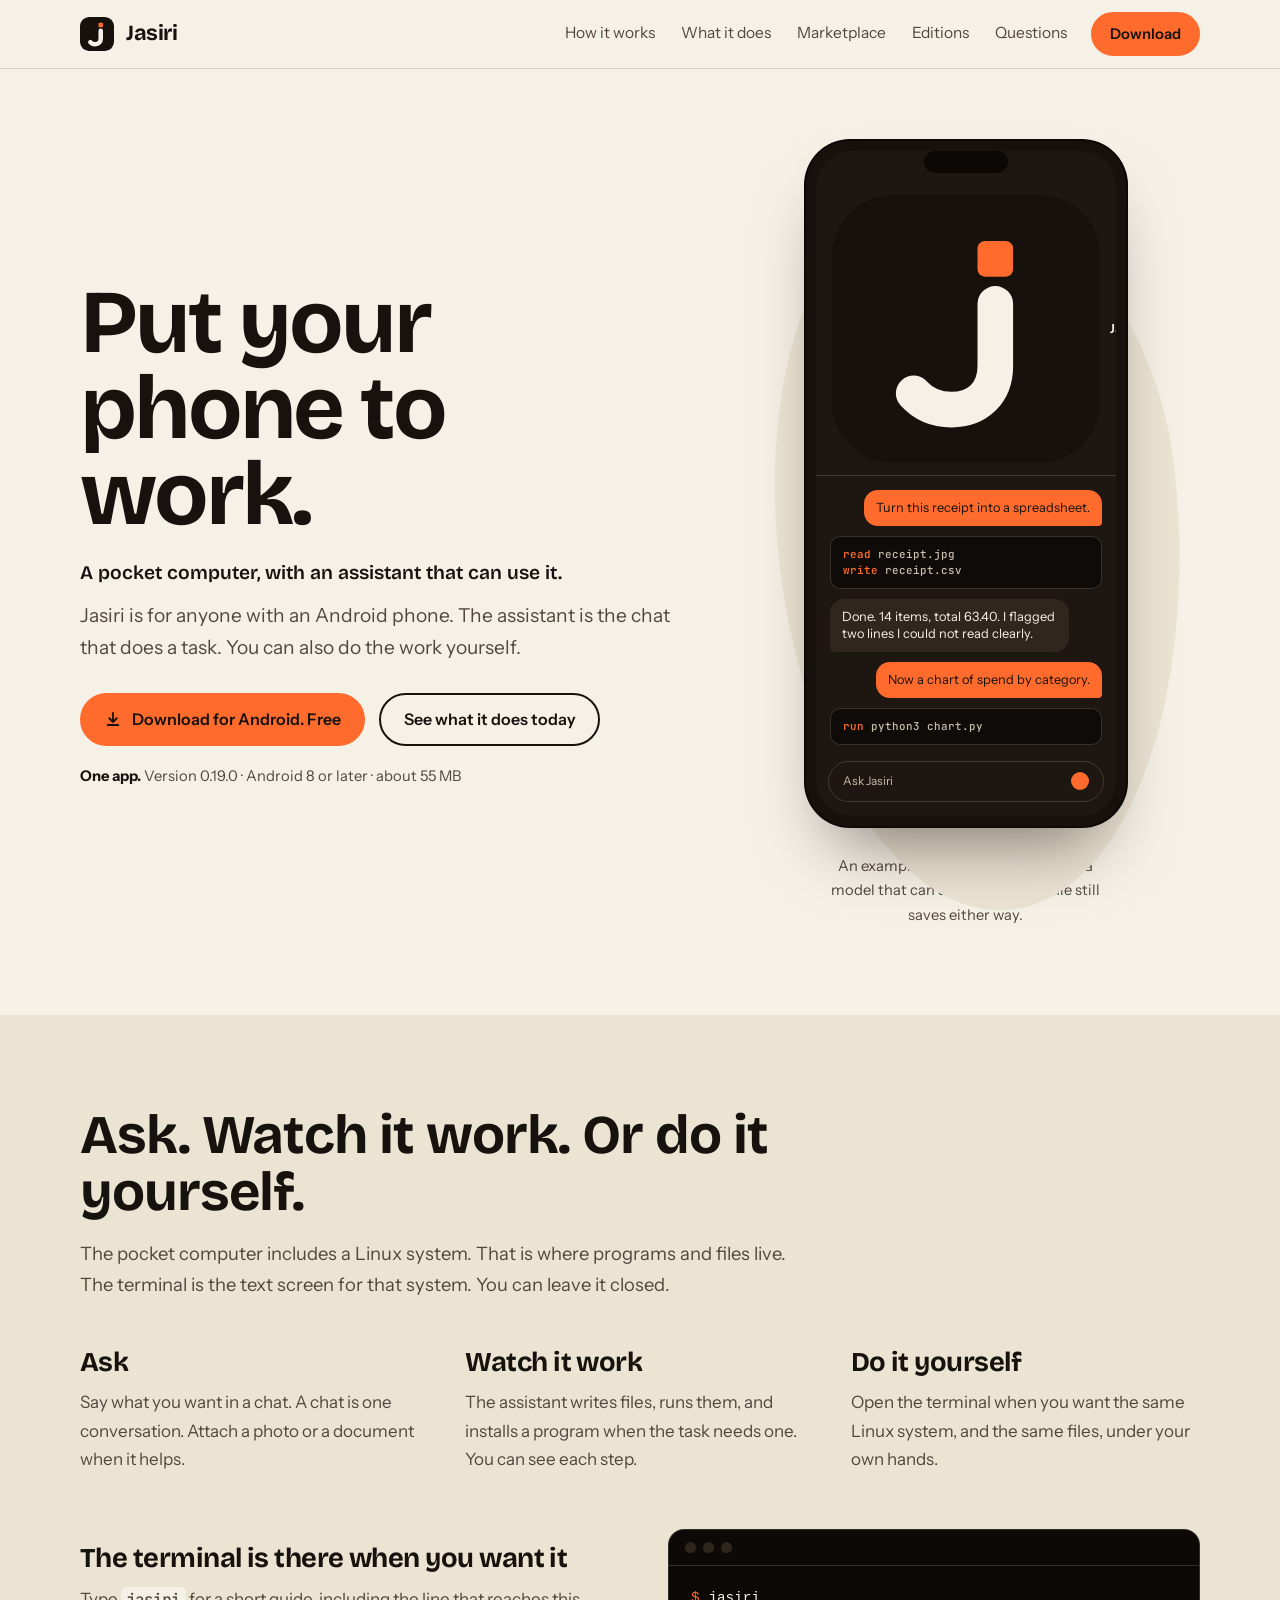
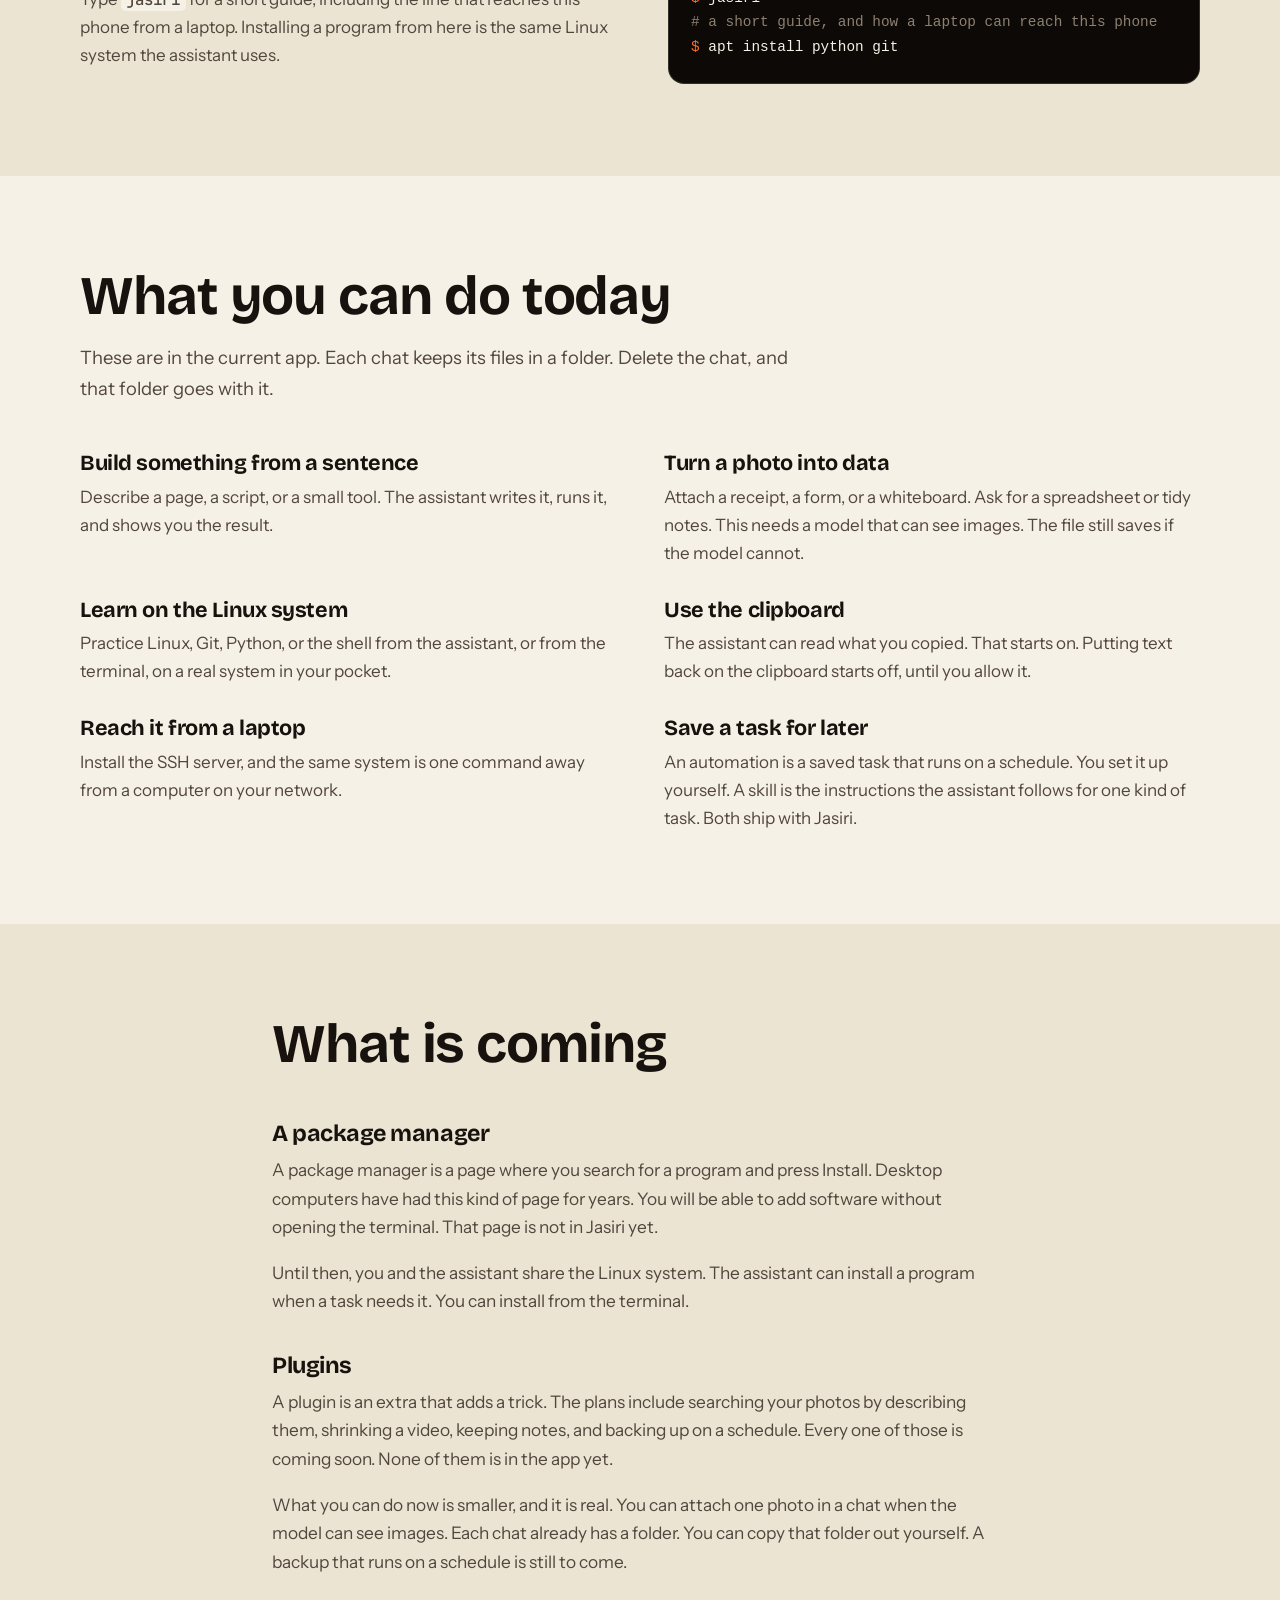
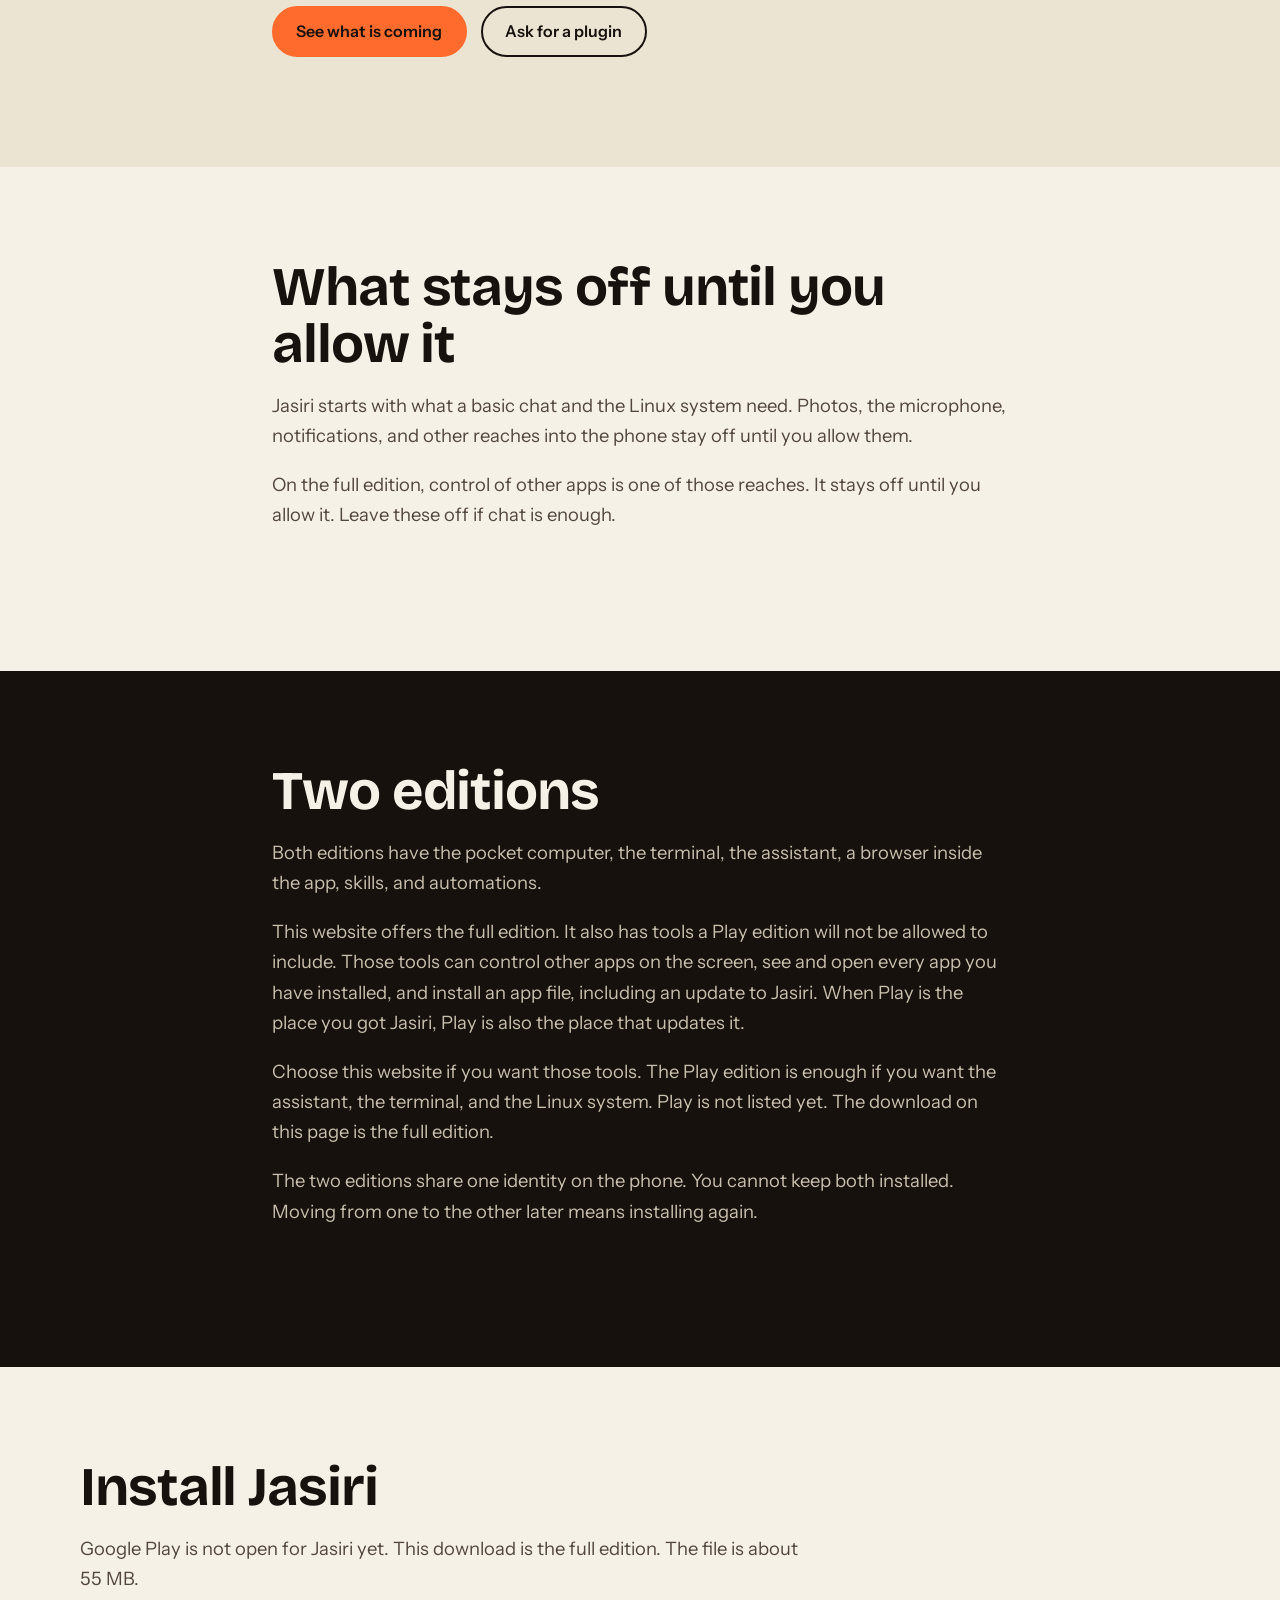
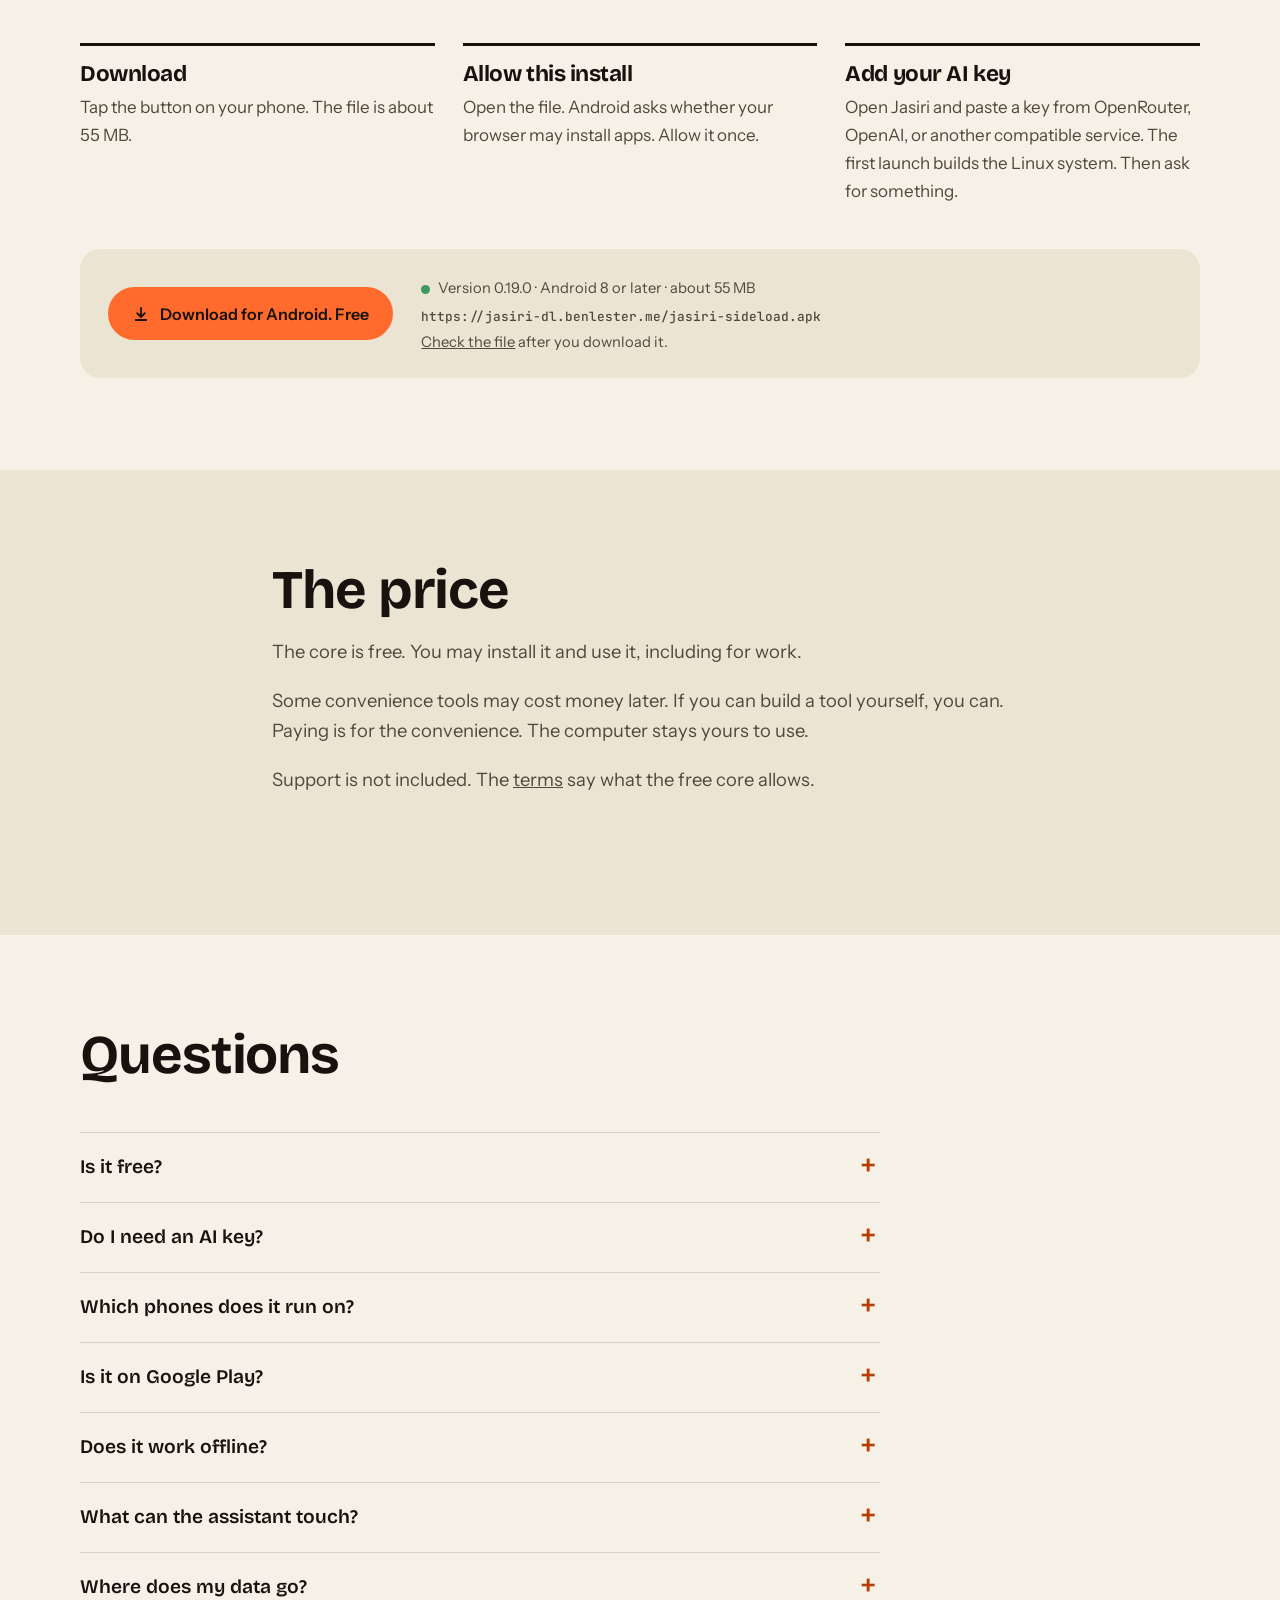
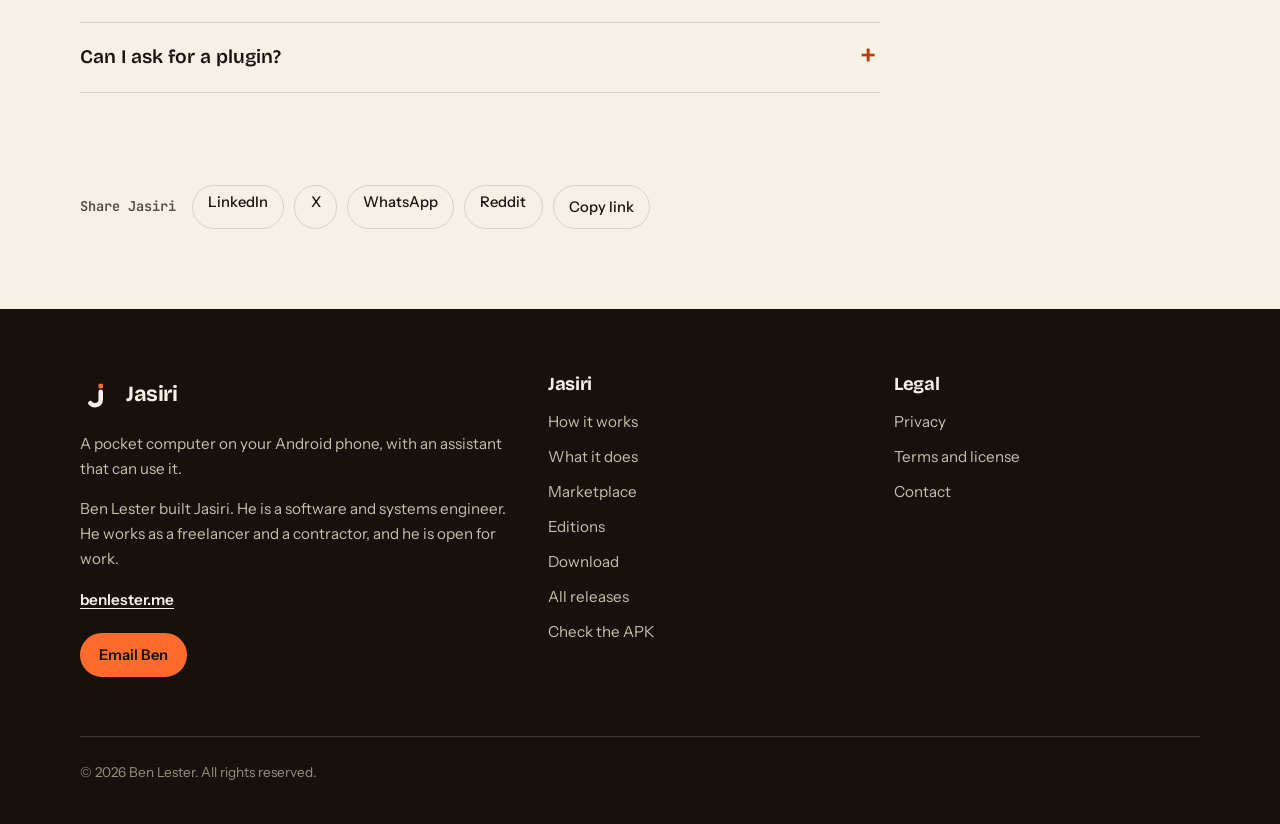
==== commit 0f5e3eb5: "Rewrite the public site in plain language. The page says what the pocket computer does today, what i" ====
--- a/index.html
+++ b/index.html
@@ -3,8 +3,8 @@
 <head>
 <meta charset="utf-8">
 <meta name="viewport" content="width=device-width, initial-scale=1">
-<title>Jasiri: an AI agent with a Linux computer inside your Android phone</title>
-<meta name="description" content="Put your phone to work. Jasiri is an AI agent that builds, fixes, and organizes things inside a real Linux system on your Android phone. Free for individuals.">
+<title>Jasiri: a pocket computer, with an assistant that can use it</title>
+<meta name="description" content="Put your phone to work. Jasiri is a pocket computer on your Android phone, with an assistant that can use it. Free to install and use.">
 <meta name="theme-color" content="#f6f1e7">
 <link rel="canonical" href="https://jasiri.benlester.me/">
 <link rel="icon" href="/favicon.svg" type="image/svg+xml">
@@ -14,19 +14,19 @@
 <link rel="stylesheet" href="/assets/styles.css">
 <meta property="og:type" content="website">
 <meta property="og:site_name" content="Jasiri">
-<meta property="og:title" content="Jasiri: an AI agent with a Linux computer inside your Android phone">
-<meta property="og:description" content="Put your phone to work. Jasiri is an AI agent that builds, fixes, and organizes things inside a real Linux system on your Android phone. Free for individuals.">
+<meta property="og:title" content="Jasiri: a pocket computer, with an assistant that can use it">
+<meta property="og:description" content="Put your phone to work. Jasiri is a pocket computer on your Android phone, with an assistant that can use it. Free to install and use.">
 <meta property="og:url" content="https://jasiri.benlester.me/">
 <meta property="og:image" content="https://jasiri.benlester.me/assets/og.png">
 <meta property="og:image:width" content="1200">
 <meta property="og:image:height" content="630">
 <meta property="og:image:alt" content="Jasiri. Put your phone to work.">
 <meta name="twitter:card" content="summary_large_image">
-<meta name="twitter:title" content="Jasiri: an AI agent with a Linux computer inside your Android phone">
-<meta name="twitter:description" content="Put your phone to work. Jasiri is an AI agent that builds, fixes, and organizes things inside a real Linux system on your Android phone. Free for individuals.">
+<meta name="twitter:title" content="Jasiri: a pocket computer, with an assistant that can use it">
+<meta name="twitter:description" content="Put your phone to work. Jasiri is a pocket computer on your Android phone, with an assistant that can use it. Free to install and use.">
 <meta name="twitter:image" content="https://jasiri.benlester.me/assets/og.png">
 <script type="application/ld+json">
-{"@context":"https://schema.org","@type":"SoftwareApplication","name":"Jasiri","applicationCategory":"ProductivityApplication","operatingSystem":"Android 8.0+","description":"An AI agent with its own Linux computer inside your Android phone.","offers":{"@type":"Offer","price":"0","priceCurrency":"USD"},"author":{"@type":"Person","name":"Ben Lester","url":"https://benlester.me"},"url":"https://jasiri.benlester.me/"}
+{"@context":"https://schema.org","@type":"SoftwareApplication","name":"Jasiri","applicationCategory":"ProductivityApplication","operatingSystem":"Android 8.0+","description":"A pocket computer on your Android phone, with an assistant that can use it.","offers":{"@type":"Offer","price":"0","priceCurrency":"USD"},"author":{"@type":"Person","name":"Ben Lester","url":"https://benlester.me"},"url":"https://jasiri.benlester.me/"}
 </script>
 </head>
 <body>
@@ -34,11 +34,13 @@
 <header class="top">
   <div class="wrap">
     <a class="brand" href="/"><img src="/assets/icon.svg" alt="" width="34" height="34">Jasiri</a>
-    <nav aria-label="Main">
-      <a href="/#how" aria-current="page">How it works</a>
-      <a href="/#today" aria-current="page">What it does</a>
+    <button class="menu" type="button" aria-expanded="false" aria-controls="site-nav">Menu</button>
+    <nav id="site-nav" aria-label="Main">
+      <a href="/#how">How it works</a>
+      <a href="/#today">What it does</a>
       <a href="/marketplace/">Marketplace</a>
-      <a href="/#faq" aria-current="page">FAQ</a>
+      <a href="/#editions">Editions</a>
+      <a href="/#faq">Questions</a>
     </nav>
     <a class="btn small" href="https://jasiri-dl.benlester.me/jasiri-sideload.apk">Download</a>
   </div>
@@ -48,31 +50,31 @@
   <section class="hero">
     <div class="wrap">
       <div>
-        <span class="eyebrow">Jasiri for Android</span>
-        <h1>Put your phone <em>to work.</em></h1>
-        <p class="kicker">Your phone is already a computer. Let an AI use it.</p>
-        <p class="lead">Ask in plain English and an AI agent gets it done. It builds, fixes, organizes, and tests your ideas inside a real Linux system on your phone. Power user? Open the terminal and take the wheel.</p>
+        <h1>Put your phone to work.</h1>
+        <p class="kicker">A pocket computer, with an assistant that can use it.</p>
+        <p class="lead">Jasiri is for anyone with an Android phone. The assistant is the chat that does a task. You can also do the work yourself.</p>
         <div class="cta">
           <a class="btn" href="https://jasiri-dl.benlester.me/jasiri-sideload.apk"><svg viewBox="0 0 24 24" fill="none" stroke="currentColor" stroke-width="2.4" stroke-linecap="round" stroke-linejoin="round" aria-hidden="true"><path d="M12 4v12m0 0 5-5m-5 5-5-5M5 20h14"/></svg>Download for Android. Free</a>
-          <a class="btn ghost" href="#how">See what it can do</a>
-        </div>
-        <p class="fine"><strong>One app. Nothing else to install.</strong> <span data-version-line>Android 8 or later.</span></p>
+          <a class="btn ghost" href="#today">See what it does today</a>
+        </div>
+        <p class="fine"><strong>One app.</strong> <span data-version-line>Android 8 or later.</span></p>
       </div>
       <div class="stage">
         <div class="phone">
-          <div class="notch"></div>
+          <div class="notch" aria-hidden="true"></div>
           <div class="screen">
-        <div class="bar"><img src="/assets/icon.svg" alt="" width="22" height="22">Jasiri<span>Agent</span></div>
-        <div class="chat" aria-label="Example conversation">
-          <div class="msg me">Turn this receipt into a spreadsheet.</div>
-          <div class="msg tool"><b>read</b> receipt.jpg<br><b>write</b> receipt.csv</div>
-          <div class="msg bot">Done. 14 items, total 63.40. I flagged two lines I could not read clearly.</div>
-          <div class="msg me">Now a chart of spend by category.</div>
-          <div class="msg tool"><b>run</b> python3 chart.py</div>
-        </div>
-        <div class="input"><span>Ask Jasiri</span><i></i></div>
+            <div class="bar"><img src="/assets/icon.svg" alt="" width="22" height="22">Jasiri<span>Assistant</span></div>
+            <div class="chat" aria-label="Example conversation">
+              <div class="msg me">Turn this receipt into a spreadsheet.</div>
+              <div class="msg tool"><b>read</b> receipt.jpg<br><b>write</b> receipt.csv</div>
+              <div class="msg bot">Done. 14 items, total 63.40. I flagged two lines I could not read clearly.</div>
+              <div class="msg me">Now a chart of spend by category.</div>
+              <div class="msg tool"><b>run</b> python3 chart.py</div>
+            </div>
+            <div class="input" aria-hidden="true"><span>Ask Jasiri</span><i></i></div>
           </div>
         </div>
+        <p class="caption">An example. Reading a photo needs a model that can see images. The file still saves either way.</p>
       </div>
     </div>
   </section>
@@ -80,79 +82,109 @@
   <section id="how" class="band-paper2">
     <div class="wrap">
       <div class="sec-head">
-        <span class="tag">How it works</span>
-        <h2>Say it. Watch it happen. Or just do it yourself.</h2>
+        <h2>Ask. Watch it work. Or do it yourself.</h2>
+        <p>The pocket computer includes a Linux system. That is where programs and files live. The terminal is the text screen for that system. You can leave it closed.</p>
       </div>
       <ol class="steps">
-        <li><h3>Ask</h3><p>Say what you want in your own words. Attach a photo or a document if it helps. No commands to learn.</p></li>
-        <li><h3>Watch it work</h3><p>The agent writes code, runs it, installs what it needs, and fixes its own mistakes. All of it happens in a Linux system that lives on your phone, and you can see every step.</p></li>
-        <li><h3>Take the wheel</h3><p>Prefer to drive? Open the terminal. Same files, same tools, no limits. It is your pocket PC.</p></li>
+        <li>
+          <h3>Ask</h3>
+          <p>Say what you want in a chat. A chat is one conversation. Attach a photo or a document when it helps.</p>
+        </li>
+        <li>
+          <h3>Watch it work</h3>
+          <p>The assistant writes files, runs them, and installs a program when the task needs one. You can see each step.</p>
+        </li>
+        <li>
+          <h3>Do it yourself</h3>
+          <p>Open the terminal when you want the same Linux system, and the same files, under your own hands.</p>
+        </li>
       </ol>
-    </div>
-  </section>
-
-  <section class="night pun">
-    <div class="wrap">
-      <p class="big">You already paid for all those cores and all that RAM. <mark>Might as well use all of it.</mark></p>
-      <p class="sub">Phones are pocket PCs. Most days yours spends its power scrolling. Jasiri gives it a job.</p>
+      <div class="split later">
+        <div>
+          <h3>The terminal is there when you want it</h3>
+          <p>Type <code>jasiri</code> for a short guide, including the line that reaches this phone from a laptop. Installing a program from here is the same Linux system the assistant uses.</p>
+        </div>
+        <div class="term" aria-label="Example terminal session">
+          <header><i></i><i></i><i></i></header>
+<pre><span class="p">$</span> jasiri
+<span class="c"># a short guide, and how a laptop can reach this phone</span>
+<span class="p">$</span> apt install python git</pre>
+        </div>
+      </div>
     </div>
   </section>
 
   <section id="today">
     <div class="wrap">
       <div class="sec-head">
-        <span class="tag">Available now</span>
-        <h2>What you can do with it today.</h2>
-        <p>Jasiri is an agent with a computer of its own. These all work in the current version.</p>
-      </div>
-      <div class="grid">
-        <article class="card"><span class="chip live">Available</span><h3>Build something from a sentence</h3><p>Describe a site, a script, or a tool. The agent writes it, runs it, and shows you. Test an idea on the train.</p></article>
-        <article class="card"><span class="chip live">Available</span><h3>Turn photos into data</h3><p>Snap a receipt, a form, or a whiteboard. Get a spreadsheet or tidy notes back. Needs an AI model that can see images.</p></article>
-        <article class="card"><span class="chip live">Available</span><h3>Keep projects, not chats</h3><p>Every conversation gets its own folder that you can open, edit, and keep. Delete the chat and the folder goes with it.</p></article>
-        <article class="card"><span class="chip live">Available</span><h3>Learn by doing</h3><p>Practice Linux, Git, Python, or shell scripting on a real system, from your pocket, on a break.</p></article>
-        <article class="card"><span class="chip live">Available</span><h3>Hand off through the clipboard</h3><p>The agent can read what you copied and put its answer back, so it works with the apps you already use.</p></article>
-        <article class="card"><span class="chip live">Available</span><h3>Reach it from your laptop</h3><p>Install the SSH server and the same system is one command away from any computer on your network.</p></article>
-      </div>
-    </div>
-  </section>
-
-  <section class="band-paper2" id="plugins">
-    <div class="wrap">
-      <div class="sec-head">
-        <span class="tag">Coming soon</span>
-        <h2>One app. Then make it yours.</h2>
-        <p>Plugins are one-tap setups that teach Jasiri a new trick. Search every photo and video you have by describing it. Shrink big videos without losing quality. Keep notes the agent can read. Back everything up.</p>
-      </div>
-      <div class="grid">
-        <article class="card"><span class="chip soon">Coming soon</span><h3>Find anything by describing it</h3><p>Photos, videos, and documents get transcribed and indexed, so you can search them the way you would ask a friend.</p></article>
-        <article class="card"><span class="chip soon">Coming soon</span><h3>Organize media for you</h3><p>Whiteboard photos and lecture recordings sorted by course. Project media grouped by project. Always searchable.</p></article>
-        <article class="card"><span class="chip soon">Coming soon</span><h3>Shrink videos, keep the quality</h3><p>Free up space without an SD card or a bigger cloud plan.</p></article>
-      </div>
-      <p style="margin-top:34px"><a class="btn" href="/marketplace/">See the plugin plans</a> <a class="btn ghost" href="/plugins/#request" style="margin-left:8px">Ask for a plugin</a></p>
-    </div>
-  </section>
-
-  <section class="night" id="power">
-    <div class="wrap split">
-      <div>
-        <span class="tag">For power users</span>
-        <div class="sec-head" style="margin-bottom:0"><h2>A real Linux computer. No guardrails on what you build.</h2></div>
-        <ul class="ticks">
-          <li><strong>Full terminal.</strong> Extra keys for Ctrl, Alt, and everything a phone keyboard hides.</li>
-          <li><strong>Install what you like.</strong> Git, Python, Node, SSH, and the rest of a normal package manager.</li>
-          <li><strong>Bring your own model.</strong> OpenRouter, OpenAI, or any compatible service. Your key stays on your phone.</li>
-          <li><strong>Cook your own setups.</strong> The agent and the system are free to use however you want. It is your pocket PC after all.</li>
-        </ul>
-      </div>
-      <div class="term" aria-label="Example terminal session">
-        <header><i></i><i></i><i></i></header>
-<pre><span class="p">$</span> aaae
-<span class="c"># getting started, plus the SSH line for your laptop</span>
-<span class="p">$</span> apt install python git
-<span class="p">$</span> cd ~/projects && ls
-travel-notes  receipts  bakery-site
-<span class="p">$</span> git -C travel-notes log --oneline
-a41c9e2 Day 3: train times, notes on the ferry</pre>
+        <h2>What you can do today</h2>
+        <p>These are in the current app. Each chat keeps its files in a folder. Delete the chat, and that folder goes with it.</p>
+      </div>
+      <ul class="plain">
+        <li>
+          <h3>Build something from a sentence</h3>
+          <p>Describe a page, a script, or a small tool. The assistant writes it, runs it, and shows you the result.</p>
+        </li>
+        <li>
+          <h3>Turn a photo into data</h3>
+          <p>Attach a receipt, a form, or a whiteboard. Ask for a spreadsheet or tidy notes. This needs a model that can see images. The file still saves if the model cannot.</p>
+        </li>
+        <li>
+          <h3>Learn on the Linux system</h3>
+          <p>Practice Linux, Git, Python, or the shell from the assistant, or from the terminal, on a real system in your pocket.</p>
+        </li>
+        <li>
+          <h3>Use the clipboard</h3>
+          <p>The assistant can read what you copied. That starts on. Putting text back on the clipboard starts off, until you allow it.</p>
+        </li>
+        <li>
+          <h3>Reach it from a laptop</h3>
+          <p>Install the SSH server, and the same system is one command away from a computer on your network.</p>
+        </li>
+        <li>
+          <h3>Save a task for later</h3>
+          <p>An automation is a saved task that runs on a schedule. You set it up yourself. A skill is the instructions the assistant follows for one kind of task. Both ship with Jasiri.</p>
+        </li>
+      </ul>
+    </div>
+  </section>
+
+  <section id="soon" class="band-paper2">
+    <div class="wrap narrow">
+      <div class="sec-head">
+        <h2>What is coming</h2>
+      </div>
+      <h3>A package manager</h3>
+      <p>A package manager is a page where you search for a program and press Install. Desktop computers have had this kind of page for years. You will be able to add software without opening the terminal. That page is not in Jasiri yet.</p>
+      <p>Until then, you and the assistant share the Linux system. The assistant can install a program when a task needs it. You can install from the terminal.</p>
+      <h3>Plugins</h3>
+      <p>A plugin is an extra that adds a trick. The plans include searching your photos by describing them, shrinking a video, keeping notes, and backing up on a schedule. Every one of those is coming soon. None of them is in the app yet.</p>
+      <p>What you can do now is smaller, and it is real. You can attach one photo in a chat when the model can see images. Each chat already has a folder. You can copy that folder out yourself. A backup that runs on a schedule is still to come.</p>
+      <div class="cta">
+        <a class="btn" href="/marketplace/">See what is coming</a>
+        <a class="btn ghost" href="mailto:contact@benlester.me">Ask for a plugin</a>
+      </div>
+    </div>
+  </section>
+
+  <section id="permissions">
+    <div class="wrap narrow">
+      <div class="sec-head">
+        <h2>What stays off until you allow it</h2>
+        <p>Jasiri starts with what a basic chat and the Linux system need. Photos, the microphone, notifications, and other reaches into the phone stay off until you allow them.</p>
+        <p>On the full edition, control of other apps is one of those reaches. It stays off until you allow it. Leave these off if chat is enough.</p>
+      </div>
+    </div>
+  </section>
+
+  <section id="editions" class="night">
+    <div class="wrap narrow">
+      <div class="sec-head">
+        <h2>Two editions</h2>
+        <p>Both editions have the pocket computer, the terminal, the assistant, a browser inside the app, skills, and automations.</p>
+        <p>This website offers the full edition. It also has tools a Play edition will not be allowed to include. Those tools can control other apps on the screen, see and open every app you have installed, and install an app file, including an update to Jasiri. When Play is the place you got Jasiri, Play is also the place that updates it.</p>
+        <p>Choose this website if you want those tools. The Play edition is enough if you want the assistant, the terminal, and the Linux system. Play is not listed yet. The download on this page is the full edition.</p>
+        <p>The two editions share one identity on the phone. You cannot keep both installed. Moving from one to the other later means installing again.</p>
       </div>
     </div>
   </section>
@@ -160,122 +192,122 @@
   <section id="install">
     <div class="wrap">
       <div class="sec-head">
-        <span class="tag">Get Jasiri</span>
-        <h2>Installed in a few minutes.</h2>
-        <p>Jasiri is not on Google Play yet. For now you install it directly, the way you would any app from outside the store.</p>
+        <h2>Install Jasiri</h2>
+        <p>Google Play is not open for Jasiri yet. This download is the full edition. The file is about 55 MB.</p>
       </div>
       <ol class="install">
-        <li><h3>Download</h3><p>Tap the button below on your phone. The file is about 55 MB.</p></li>
-        <li><h3>Allow the install</h3><p>Open the file. Android asks if your browser may install apps. Say yes. That is a one-time prompt.</p></li>
-        <li><h3>Add your AI key</h3><p>Open Jasiri, paste a key from OpenRouter, OpenAI, or a compatible service, and ask for something. A short one-time setup builds the Linux system on first launch.</p></li>
+        <li>
+          <h3>Download</h3>
+          <p>Tap the button on your phone. The file is about 55 MB.</p>
+        </li>
+        <li>
+          <h3>Allow this install</h3>
+          <p>Open the file. Android asks whether your browser may install apps. Allow it once.</p>
+        </li>
+        <li>
+          <h3>Add your AI key</h3>
+          <p>Open Jasiri and paste a key from OpenRouter, OpenAI, or another compatible service. The first launch builds the Linux system. Then ask for something.</p>
+        </li>
       </ol>
       <div class="dl-box">
         <a class="btn" href="https://jasiri-dl.benlester.me/jasiri-sideload.apk"><svg viewBox="0 0 24 24" fill="none" stroke="currentColor" stroke-width="2.4" stroke-linecap="round" stroke-linejoin="round" aria-hidden="true"><path d="M12 4v12m0 0 5-5m-5 5-5-5M5 20h14"/></svg>Download for Android. Free</a>
-        <div><span class="fine"><span class="dot"></span><span data-version-line>Android 8 or later.</span></span><br><code>https://jasiri-dl.benlester.me/jasiri-sideload.apk</code></div>
-      </div>
-    </div>
-  </section>
-
-  <section class="night" id="privacy">
-    <div class="wrap">
-      <div class="sec-head">
-        <span class="tag">Privacy</span>
-        <h2>Your phone, your files, your key.</h2>
-      </div>
-      <ul class="points">
-        <li><h3>No account</h3><p>Nothing to sign up for. Install it and go.</p></li>
-        <li><h3>No tracking</h3><p>No ads, no analytics, no data brokers. Your prompts never come to us.</p></li>
-        <li><h3>Files stay on the phone</h3><p>The Linux system and your project folders live on the device.</p></li>
-        <li><h3>You pick the AI</h3><p>Messages go to the provider you choose, using your own key. Read the <a href="/privacy/" style="color:var(--cream)">full policy</a>.</p></li>
-      </ul>
+        <div>
+          <span class="fine"><span class="dot"></span><span data-version-line>Android 8 or later. About 55&nbsp;MB.</span></span><br>
+          <code>https://jasiri-dl.benlester.me/jasiri-sideload.apk</code>
+          <p class="fine"><a href="/check/">Check the file</a> after you download it.</p>
+        </div>
+      </div>
+    </div>
+  </section>
+
+  <section id="price" class="band-paper2">
+    <div class="wrap narrow">
+      <div class="sec-head">
+        <h2>The price</h2>
+        <p>The core is free. You may install it and use it, including for work.</p>
+        <p>Some convenience tools may cost money later. If you can build a tool yourself, you can. Paying is for the convenience. The computer stays yours to use.</p>
+        <p>Support is not included. The <a href="/terms/">terms</a> say what the free core allows.</p>
+      </div>
     </div>
   </section>
 
   <section id="faq">
     <div class="wrap">
-      <div class="sec-head"><span class="tag">Questions</span><h2>Good questions.</h2></div>
+      <div class="sec-head"><h2>Questions</h2></div>
       <div class="faq">
-        <details><summary>Is it really free?</summary><p>Yes. Jasiri is free for individuals, including for your own professional work. Teams and companies need a license. <a href="mailto:contact@benlester.me">Get in touch</a> and we will sort it out.</p></details>
-        <details><summary>Do I need an AI account?</summary><p>Yes, you bring your own key from OpenRouter, OpenAI, or any compatible service. Jasiri does not resell AI. You pay your provider directly and you choose the model.</p></details>
-        <details><summary>Which phones does it run on?</summary><p>Android 8.0 or later with a 64-bit processor. Recent phones feel best, especially for bigger jobs.</p></details>
-        <details><summary>Is it on Google Play?</summary><p>Not yet. That is the goal. Until then you install it directly from this site, and it checks for updates when you open it.</p></details>
-        <details><summary>Does it work offline?</summary><p>The Linux system and your files work without a connection. The agent needs to reach your AI provider. Running AI models on the phone itself is planned as a plugin.</p></details>
-        <details><summary>What can the agent touch?</summary><p>It works inside Jasiri's own space on your phone: the project folders and the Linux system. It cannot see your photos, contacts, or other apps. It can read and write the clipboard when it needs to. Because it can run commands and change files in its space, read what you ask it to do.</p></details>
-        <details><summary>Where does my data go?</summary><p>Your messages and any attachments go to the AI provider you picked, under that provider's terms. We run no servers that see your prompts or files. The <a href="/privacy/">privacy page</a> has the details.</p></details>
-        <details><summary>Can I request a feature or a plugin?</summary><p>Please do. Email <a href="mailto:contact@benlester.me">contact@benlester.me</a>. Soon you will be able to describe what you want from inside the app.</p></details>
-      </div>
-    </div>
-  </section>
-
-  <section class="band-paper2">
-    <div class="wrap">
-      <div class="sec-head"><span class="tag">Behind the build</span><h2>The hard parts.</h2><p>Jasiri took a lot of problems that do not show on a screenshot. A few of them:</p></div>
-      <ul class="hard">
-        <li>A real Linux system inside an app that the store will accept.<small>Phones have rules. We read them all.</small></li>
-        <li>An agent that works on your files without wrecking them.<small>Power and caution pull in opposite directions.</small></li>
-        <li>Long jobs on a phone that wants to sleep.<small>Android has opinions about background work.</small></li>
-        <li>A terminal that feels good on glass.<small>Typing Ctrl-C on a touchscreen is a design problem.</small></li>
-      </ul>
-    </div>
-  </section>
-
-  <section>
-    <div class="wrap">
-      <div class="maker">
-        <div>
-          <span class="avail"><i></i>Available for new projects</span>
-          <h2>Built by Ben Lester.</h2>
-          <p>I am a software and systems engineer who turns unclear requirements into shipped, production-ready products. If you need an Android app, a backend, or infrastructure built and kept running, I would like to hear about it.</p>
-          <div class="cta">
-            <a class="btn" href="https://benlester.me">See my work</a>
-            <a class="btn ghost" href="mailto:contact@benlester.me">Email me</a>
-          </div>
-        </div>
-        <ul>
-          <li>Android apps</li>
-          <li>Backend and APIs</li>
-          <li>Infrastructure and DevOps</li>
-          <li>Fintech and telecom integrations</li>
-          <li>Remote, worldwide</li>
-        </ul>
-      </div>
-    </div>
-  </section>
-
-  <section style="padding:0 0 80px">
+        <details>
+          <summary>Is it free?</summary>
+          <p>The core is free to install and use, including for work. Convenience tools may cost money later. Support is not included.</p>
+        </details>
+        <details>
+          <summary>Do I need an AI key?</summary>
+          <p>Yes. You bring a key from OpenRouter, OpenAI, or another compatible service. Jasiri does not sell the model. You pay that provider, and you choose the model.</p>
+        </details>
+        <details>
+          <summary>Which phones does it run on?</summary>
+          <p>Android 8 or later, on a 64-bit phone. A recent phone is more comfortable for a longer job.</p>
+        </details>
+        <details>
+          <summary>Is it on Google Play?</summary>
+          <p>Play is not listed yet. This site has the full edition. When Play lists Jasiri, that edition will leave out some tools for controlling other apps, seeing every installed app, and installing an app file. The <a href="#editions">editions</a> section says which one to choose.</p>
+        </details>
+        <details>
+          <summary>Does it work offline?</summary>
+          <p>The Linux system and your files work without a connection. The assistant needs to reach the provider you chose. Running a model on the phone itself is a plugin, and it is coming soon.</p>
+        </details>
+        <details>
+          <summary>What can the assistant touch?</summary>
+          <p>It starts with the chat and the Linux system, including each chat&rsquo;s folder. Photos, the microphone, notifications, and other reaches into the phone stay off until you allow them. On the full edition, controlling other apps is one of those, and it stays off until you allow it. The assistant can read the clipboard from the start. Writing to the clipboard starts off.</p>
+        </details>
+        <details>
+          <summary>Where does my data go?</summary>
+          <p>Your messages and any attachments go to the provider you picked, under that provider&rsquo;s terms. Jasiri has no account and no analytics. The <a href="/privacy/">privacy page</a> has the rest.</p>
+        </details>
+        <details>
+          <summary>Can I ask for a plugin?</summary>
+          <p>Yes. Email <a href="mailto:contact@benlester.me">contact@benlester.me</a> and describe the trick you want.</p>
+        </details>
+      </div>
+    </div>
+  </section>
+
+  <section class="share-row">
     <div class="wrap">
       <div class="share" data-share>
-  <span>Share Jasiri</span>
-  <a data-net="linkedin" href="#" rel="noopener" target="_blank">LinkedIn</a>
-  <a data-net="x" href="#" rel="noopener" target="_blank">X</a>
-  <a data-net="whatsapp" href="#" rel="noopener" target="_blank">WhatsApp</a>
-  <a data-net="reddit" href="#" rel="noopener" target="_blank">Reddit</a>
-  <button type="button" data-copy>Copy link</button>
-</div>
-
+        <span>Share Jasiri</span>
+        <a data-net="linkedin" href="https://www.linkedin.com/sharing/share-offsite/" rel="noopener" target="_blank">LinkedIn</a>
+        <a data-net="x" href="https://twitter.com/intent/tweet" rel="noopener" target="_blank">X</a>
+        <a data-net="whatsapp" href="https://wa.me/" rel="noopener" target="_blank">WhatsApp</a>
+        <a data-net="reddit" href="https://www.reddit.com/submit" rel="noopener" target="_blank">Reddit</a>
+        <button type="button" data-copy>Copy link</button>
+      </div>
     </div>
   </section>
 </main>
 <footer>
   <div class="wrap">
     <div class="cols">
+      <div class="promo">
+        <a class="brand" href="/"><img src="/assets/icon.svg" alt="" width="34" height="34">Jasiri</a>
+        <p>A pocket computer on your Android phone, with an assistant that can use it.</p>
+        <p>Ben Lester built Jasiri. He is a software and systems engineer. He works as a freelancer and a contractor, and he is open for work.</p>
+        <p><a class="site" href="https://benlester.me">benlester.me</a></p>
+        <p><a class="btn small" href="mailto:contact@benlester.me">Email Ben</a></p>
+      </div>
       <div>
-        <a class="brand" href="/"><img src="/assets/icon.svg" alt="" width="34" height="34">Jasiri</a>
-        <p>An AI agent with its own Linux computer inside your Android phone. Free for individuals.</p>
-        <p>Built by <a href="https://benlester.me">Ben Lester</a>.</p>
-      </div>
-      <div>
-        <h4>Jasiri</h4>
+        <h2>Jasiri</h2>
         <ul>
           <li><a href="/#how">How it works</a></li>
+          <li><a href="/#today">What it does</a></li>
           <li><a href="/marketplace/">Marketplace</a></li>
+          <li><a href="/#editions">Editions</a></li>
           <li><a href="https://jasiri-dl.benlester.me/jasiri-sideload.apk">Download</a></li>
           <li><a href="https://github.com/lester-01/aaae/releases">All releases</a></li>
           <li><a href="/check/">Check the APK</a></li>
         </ul>
       </div>
       <div>
-        <h4>Legal</h4>
+        <h2>Legal</h2>
         <ul>
           <li><a href="/privacy/">Privacy</a></li>
           <li><a href="/terms/">Terms and license</a></li>
@@ -285,7 +317,6 @@
     </div>
     <div class="legal">
       <p>&copy; 2026 Ben Lester. All rights reserved.</p>
-      
     </div>
   </div>
 </footer>
--- a/assets/styles.css
+++ b/assets/styles.css
@@ -37,18 +37,19 @@
 
 /* header */
 .top{position:sticky;top:0;z-index:50;background:rgba(246,241,231,.88);backdrop-filter:blur(10px);border-bottom:1px solid var(--line)}
-.top .wrap{display:flex;align-items:center;gap:28px;height:68px}
-.brand{display:flex;align-items:center;gap:12px;text-decoration:none;font:700 1.35rem/1 var(--display);letter-spacing:-.02em}
+.top .wrap{display:flex;align-items:center;gap:18px;height:68px}
+.brand{display:flex;align-items:center;gap:12px;text-decoration:none;font:700 1.35rem/1 var(--display);letter-spacing:-.02em;min-height:44px}
 .brand img{width:34px;height:34px;border-radius:9px}
-.top nav{display:flex;gap:26px;margin-left:auto;font-size:.97rem}
-.top nav a{text-decoration:none;color:var(--ink-soft);padding:6px 0;border-bottom:2px solid transparent}
+.menu{display:none;align-items:center;min-height:44px;padding:0 1rem;background:transparent;color:var(--ink);border:1.5px solid var(--ink);border-radius:999px;font:600 .92rem/1 var(--body);cursor:pointer}
+.top nav{display:flex;gap:8px 22px;margin-left:auto;font-size:.97rem}
+.top nav a{text-decoration:none;color:var(--ink-soft);min-height:44px;display:inline-flex;align-items:center;padding:0 2px;border-bottom:2px solid transparent}
 .top nav a:hover,.top nav a[aria-current]{color:var(--ink);border-color:var(--ember)}
 .top .btn{margin-left:4px}
 
 /* buttons */
 .btn{display:inline-flex;align-items:center;gap:.6rem;background:var(--ember);color:var(--ink);font:600 1rem/1 var(--body);padding:.95rem 1.4rem;border-radius:999px;text-decoration:none;border:2px solid var(--ember);transition:transform .15s ease,background .15s ease}
 .btn:hover{transform:translateY(-2px);background:#ff8450;border-color:#ff8450}
-.btn.small{padding:.65rem 1.05rem;font-size:.92rem}
+.btn.small{padding:.65rem 1.05rem;font-size:.92rem;min-height:44px}
 .btn.ghost{background:transparent;color:inherit;border-color:currentColor}
 .btn.ghost:hover{background:rgba(23,18,14,.06)}
 .night .btn.ghost:hover{background:rgba(246,241,231,.08)}
@@ -57,21 +58,27 @@
 /* hero */
 .hero{padding:72px 0 88px;overflow:hidden}
 .hero .wrap{display:grid;grid-template-columns:1.12fr .88fr;gap:56px;align-items:center}
-.eyebrow{display:inline-flex;align-items:center;gap:.6rem;font:600 .82rem/1 var(--mono);letter-spacing:.08em;text-transform:uppercase;color:var(--ember-deep);margin-bottom:22px}
-.eyebrow::before{content:"";width:10px;height:10px;background:var(--ember);border-radius:2px}
 .hero h1{font-size:clamp(3rem,7.4vw,5.6rem);letter-spacing:-.035em;line-height:.96}
-.hero h1 em{font-style:normal;color:var(--ember-deep)}
 .kicker{font:600 1.2rem/1.35 var(--display);margin:22px 0 14px;color:var(--ink)}
 .lead{font-size:1.2rem;color:var(--ink-soft);max-width:34em}
 .cta{display:flex;flex-wrap:wrap;gap:14px;margin:30px 0 18px}
 .fine{font-size:.92rem;color:var(--ink-soft);margin:0}
 .fine strong{color:var(--ink)}
 .dot{display:inline-block;width:9px;height:9px;border-radius:50%;background:var(--leaf);margin-right:.5rem;vertical-align:middle}
+.caption{margin:28px auto 0;max-width:18rem;text-align:center;font-size:.92rem;color:var(--ink-soft)}
+.narrow{max-width:46rem}
+.narrow h3{font-size:1.45rem;margin:1.6em 0 .45em}
+.narrow p{font-size:1.08rem;color:var(--ink-soft)}
+.split.later{margin-top:56px}
+.split.later h3{font-size:1.7rem;margin-bottom:12px}
+.split.later p{color:var(--ink-soft);margin:0}
+code{font:500 .92em var(--mono)}
+.band-paper2 code,.split.later code{background:var(--paper);padding:.1em .35em;border-radius:5px}
 
 /* phone */
-.stage{position:relative;display:flex;justify-content:center}
+.stage{position:relative;display:flex;flex-direction:column;align-items:center}
 .stage::before{content:"";position:absolute;inset:6% 4% 2% 10%;background:var(--paper-2);border-radius:44% 56% 52% 48%/48% 42% 58% 52%;transform:rotate(-6deg)}
-.phone{position:relative;width:min(320px,78vw);aspect-ratio:9/19;background:var(--night);border-radius:44px;padding:10px;box-shadow:0 40px 70px -28px rgba(23,18,14,.55),0 0 0 2px #0b0806;transform:rotate(2.5deg)}
+.phone{position:relative;width:min(320px,78vw);aspect-ratio:9/19;background:var(--night);border-radius:44px;padding:10px;box-shadow:0 40px 70px -28px rgba(23,18,14,.55),0 0 0 2px #0b0806}
 .phone .screen{position:relative;width:100%;height:100%;border-radius:35px;overflow:hidden;background:#1d1611;color:var(--cream);display:flex;flex-direction:column}
 .phone .screen img{width:100%;height:100%;object-fit:cover;object-position:top}
 .phone .notch{position:absolute;top:10px;left:50%;width:84px;height:22px;background:#0b0806;border-radius:99px;transform:translateX(-50%);z-index:3}
@@ -98,14 +105,12 @@
 .sec-head h2{font-size:clamp(2.1rem,4.6vw,3.4rem)}
 .sec-head p{font-size:1.15rem;color:var(--ink-soft);margin-top:18px}
 .night .sec-head p{color:var(--cream-soft)}
-.tag{font:600 .78rem/1 var(--mono);letter-spacing:.08em;text-transform:uppercase;color:var(--ember-deep);margin-bottom:16px;display:block}
-.night .tag{color:var(--ember)}
-
-.steps{display:grid;grid-template-columns:repeat(3,1fr);gap:20px;counter-reset:s;padding:0;margin:0;list-style:none}
-.steps li{counter-increment:s;background:var(--paper);border:1px solid var(--line);border-radius:var(--radius);padding:30px 28px 32px;position:relative}
-.steps li::before{content:counter(s,decimal-leading-zero);font:700 .9rem/1 var(--mono);color:var(--ember-deep);display:block;margin-bottom:34px}
+.steps{display:grid;grid-template-columns:repeat(3,1fr);gap:36px;padding:0;margin:0;list-style:none}
 .steps h3{font-size:1.7rem;margin-bottom:12px}
 .steps p{color:var(--ink-soft);margin:0}
+.plain{display:grid;grid-template-columns:1fr 1fr;gap:32px 48px;list-style:none;padding:0;margin:0}
+.plain h3{font-size:1.35rem;margin-bottom:8px}
+.plain p{margin:0;color:var(--ink-soft)}
 
 /* pun */
 .pun{padding:110px 0}
@@ -120,7 +125,7 @@
 .card h3{font-size:1.4rem;line-height:1.15}
 .card p{margin:0;color:var(--ink-soft);font-size:1rem}
 .card .chip{align-self:flex-start;margin-bottom:6px}
-.chip{display:inline-flex;align-items:center;gap:.45rem;font:600 .72rem/1 var(--mono);letter-spacing:.06em;text-transform:uppercase;padding:.45rem .65rem;border-radius:99px;border:1.5px solid var(--ink)}
+.chip{display:inline-flex;align-items:center;gap:.45rem;font:600 .85rem/1 var(--body);padding:.4rem .7rem;border-radius:99px;border:1.5px solid var(--ink)}
 .chip.live{background:var(--ink);color:var(--cream);border-color:var(--ink)}
 .chip.live::before{content:"";width:7px;height:7px;border-radius:50%;background:var(--leaf)}
 .chip.soon{border-style:solid;color:var(--ember-deep);border-color:var(--ember-deep)}
@@ -140,9 +145,8 @@
 .ticks strong{color:var(--cream);font-weight:600}
 
 /* install */
-.install{display:grid;grid-template-columns:repeat(3,1fr);gap:20px;list-style:none;padding:0;margin:0;counter-reset:i}
-.install li{counter-increment:i;padding-top:20px;border-top:3px solid var(--ink)}
-.install li::before{content:"Step " counter(i);font:600 .78rem/1 var(--mono);letter-spacing:.08em;text-transform:uppercase;color:var(--ember-deep);display:block;margin-bottom:12px}
+.install{display:grid;grid-template-columns:repeat(3,1fr);gap:28px;list-style:none;padding:0;margin:0}
+.install li{padding-top:16px;border-top:3px solid var(--ink)}
 .install h3{font-size:1.4rem;margin-bottom:8px}
 .install p{color:var(--ink-soft);margin:0}
 .dl-box{margin-top:44px;display:flex;flex-wrap:wrap;gap:18px 28px;align-items:center;padding:24px 28px;background:var(--paper-2);border-radius:var(--radius)}
@@ -182,7 +186,9 @@
 /* share */
 .share{display:flex;flex-wrap:wrap;gap:10px;align-items:center}
 .share span{font:600 .85rem/1 var(--mono);color:var(--ink-soft);margin-right:6px}
-.share a,.share button{font:500 .92rem/1 var(--body);color:var(--ink);background:transparent;border:1.5px solid var(--line);border-radius:99px;padding:.6rem .95rem;text-decoration:none;cursor:pointer}
+.share a,.share button{font:500 .92rem/1 var(--body);color:var(--ink);background:transparent;border:1.5px solid var(--line);border-radius:99px;min-height:44px;padding:.6rem .95rem;text-decoration:none;cursor:pointer}
+.share-row{padding:0 0 80px}
+.catalog-section{padding-top:8px}
 .share a:hover,.share button:hover{border-color:var(--ink)}
 
 /* footer */
@@ -191,9 +197,11 @@
 footer .brand{color:var(--cream);margin-bottom:14px}
 footer p,footer li{color:var(--cream-soft);font-size:.95rem}
 footer ul{list-style:none;padding:0;margin:0;display:grid;gap:10px}
-footer h4{margin:0 0 14px;font:600 .78rem/1 var(--mono);letter-spacing:.08em;text-transform:uppercase;color:var(--cream)}
+footer h2{margin:0 0 14px;font:700 1.15rem/1.2 var(--display);color:var(--cream)}
 footer a{text-decoration:none}
 footer a:hover{color:var(--cream);text-decoration:underline}
+footer .promo .site{color:var(--cream);font-weight:600;text-decoration:underline;text-underline-offset:3px}
+footer .promo .btn{margin-top:6px}
 footer .legal{margin-top:44px;padding-top:24px;border-top:1px solid var(--line-night);font-size:.85rem;color:#9a8e7d;display:flex;flex-wrap:wrap;gap:8px 24px;justify-content:space-between}
 footer .legal p{margin:0;font-size:.85rem;color:#9a8e7d}
 
@@ -211,25 +219,32 @@
 .prose .meta{font:500 .85rem/1.4 var(--mono);color:var(--ink-soft)}
 .prose table{border-collapse:collapse;width:100%;font-size:.95rem;margin:1em 0}
 .prose th,.prose td{border-bottom:1px solid var(--line);padding:10px 12px 10px 0;text-align:left;vertical-align:top}
-.prose th{font:600 .78rem/1 var(--mono);letter-spacing:.06em;text-transform:uppercase;color:var(--ink-soft)}
+.prose th{font:600 .95rem/1.3 var(--body);color:var(--ink)}
 .prose code{font:500 .9em var(--mono);background:var(--paper-2);padding:.1em .35em;border-radius:5px}
 .prose .term{margin:1.2em 0 1.6em}
 .prose .fingerprint{font:500 .95rem/1.65 var(--mono);background:var(--paper-2);border-radius:12px;padding:14px 16px;word-break:break-all;margin:1em 0 1.4em}
 
 @media (max-width:960px){
-  .hero .wrap,.split,.maker{grid-template-columns:1fr}
+  .hero .wrap,.split,.maker,.plain{grid-template-columns:1fr}
   .hero{padding-top:44px}
   .steps,.grid,.install{grid-template-columns:1fr}
   .points,.hard{grid-template-columns:1fr 1fr}
   .maker{padding:34px 26px}
   .maker ul{margin:0}
-  footer .cols{grid-template-columns:1fr 1fr}
-  .top nav{display:none}
-  .top .btn{margin-left:auto}
+  footer .cols{grid-template-columns:1fr}
+  .menu{display:inline-flex;margin-left:auto;order:2}
+  .top .brand{order:1}
+  .top .btn{order:3;margin-left:8px}
+  .top .wrap{height:auto;min-height:68px;flex-wrap:wrap;padding-top:12px;padding-bottom:12px}
+  .top nav{display:none;order:4;flex-basis:100%;flex-direction:column;margin:4px 0 0;gap:0;padding-top:8px;border-top:1px solid var(--line)}
+  .phone{transform:none;width:min(280px,86vw)}
+  .stage::before{display:none}
+  .top nav.is-open{display:flex}
+  .top nav a{min-height:44px}
   section{padding:68px 0}
 }
 @media (max-width:560px){
-  .points,.hard,footer .cols{grid-template-columns:1fr}
+  .points,.hard{grid-template-columns:1fr}
   .cta .btn{width:100%;justify-content:center}
 }
 @media (prefers-reduced-motion:reduce){
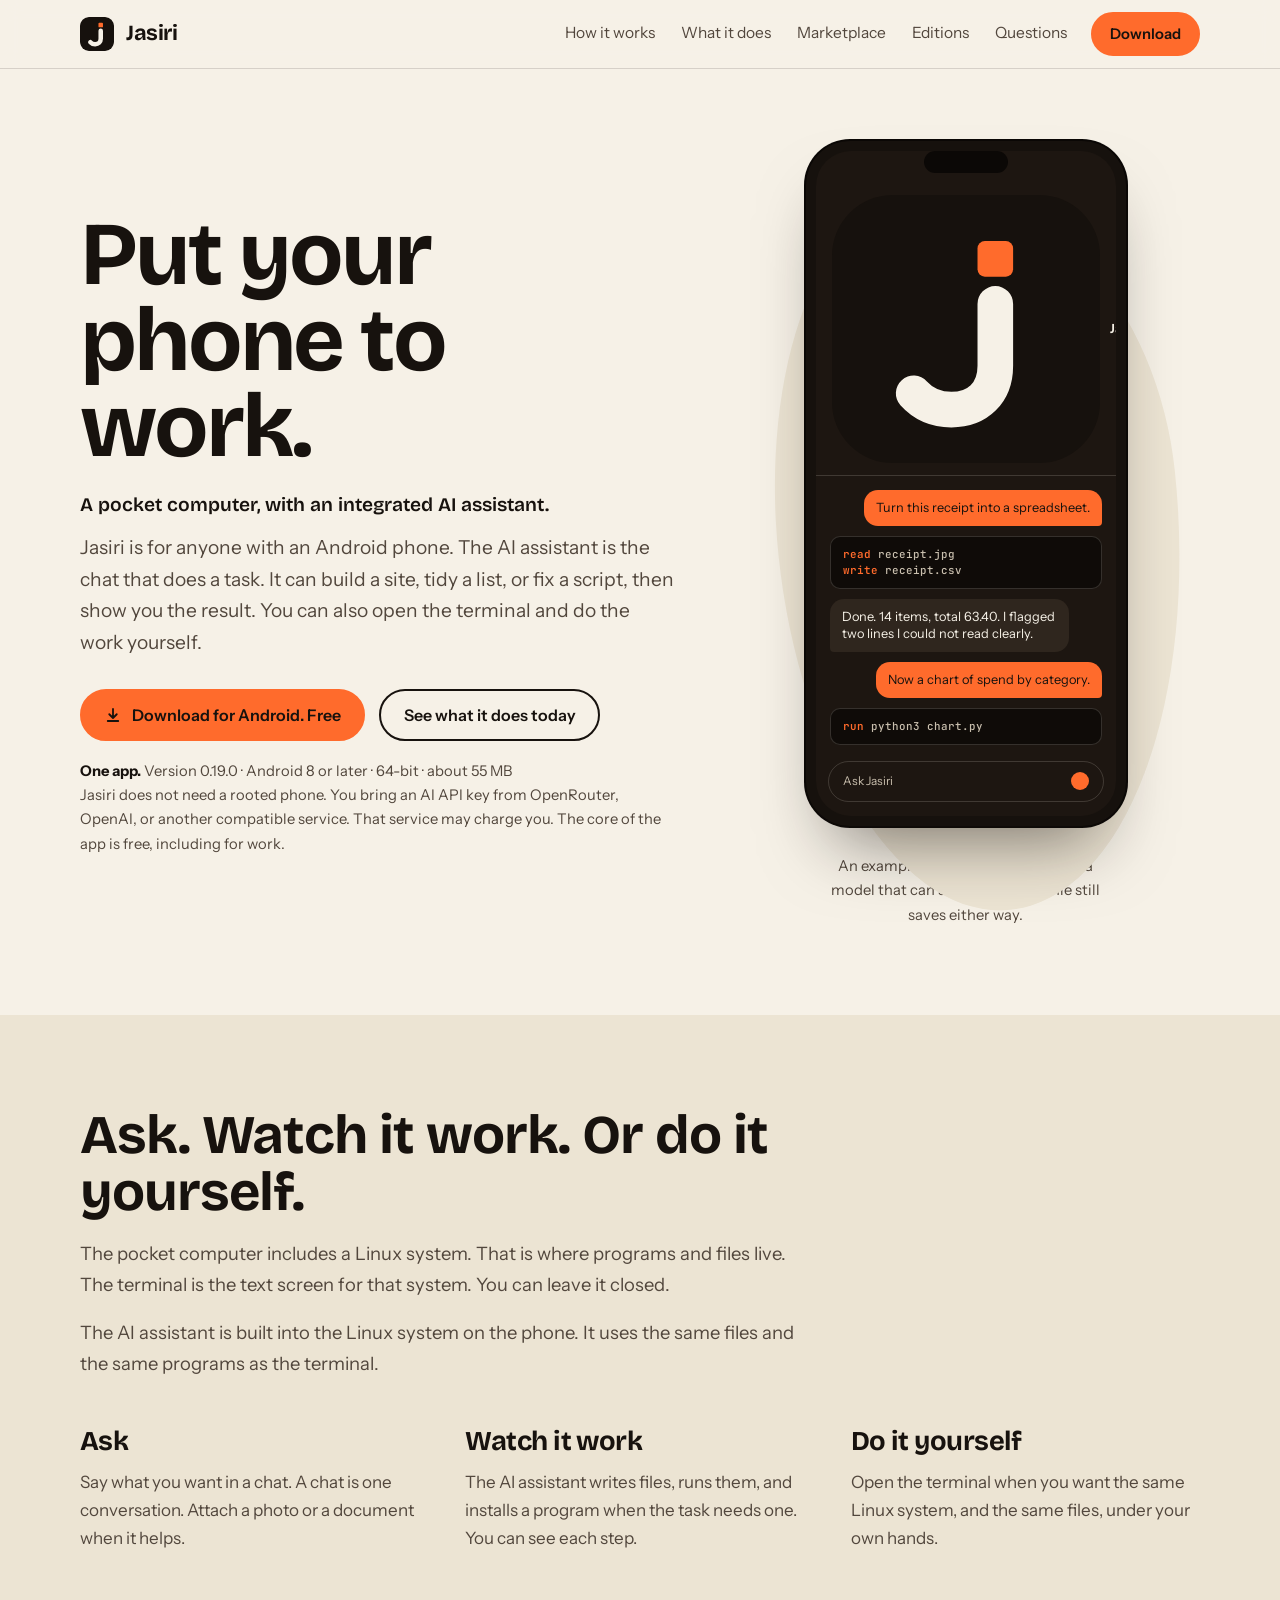
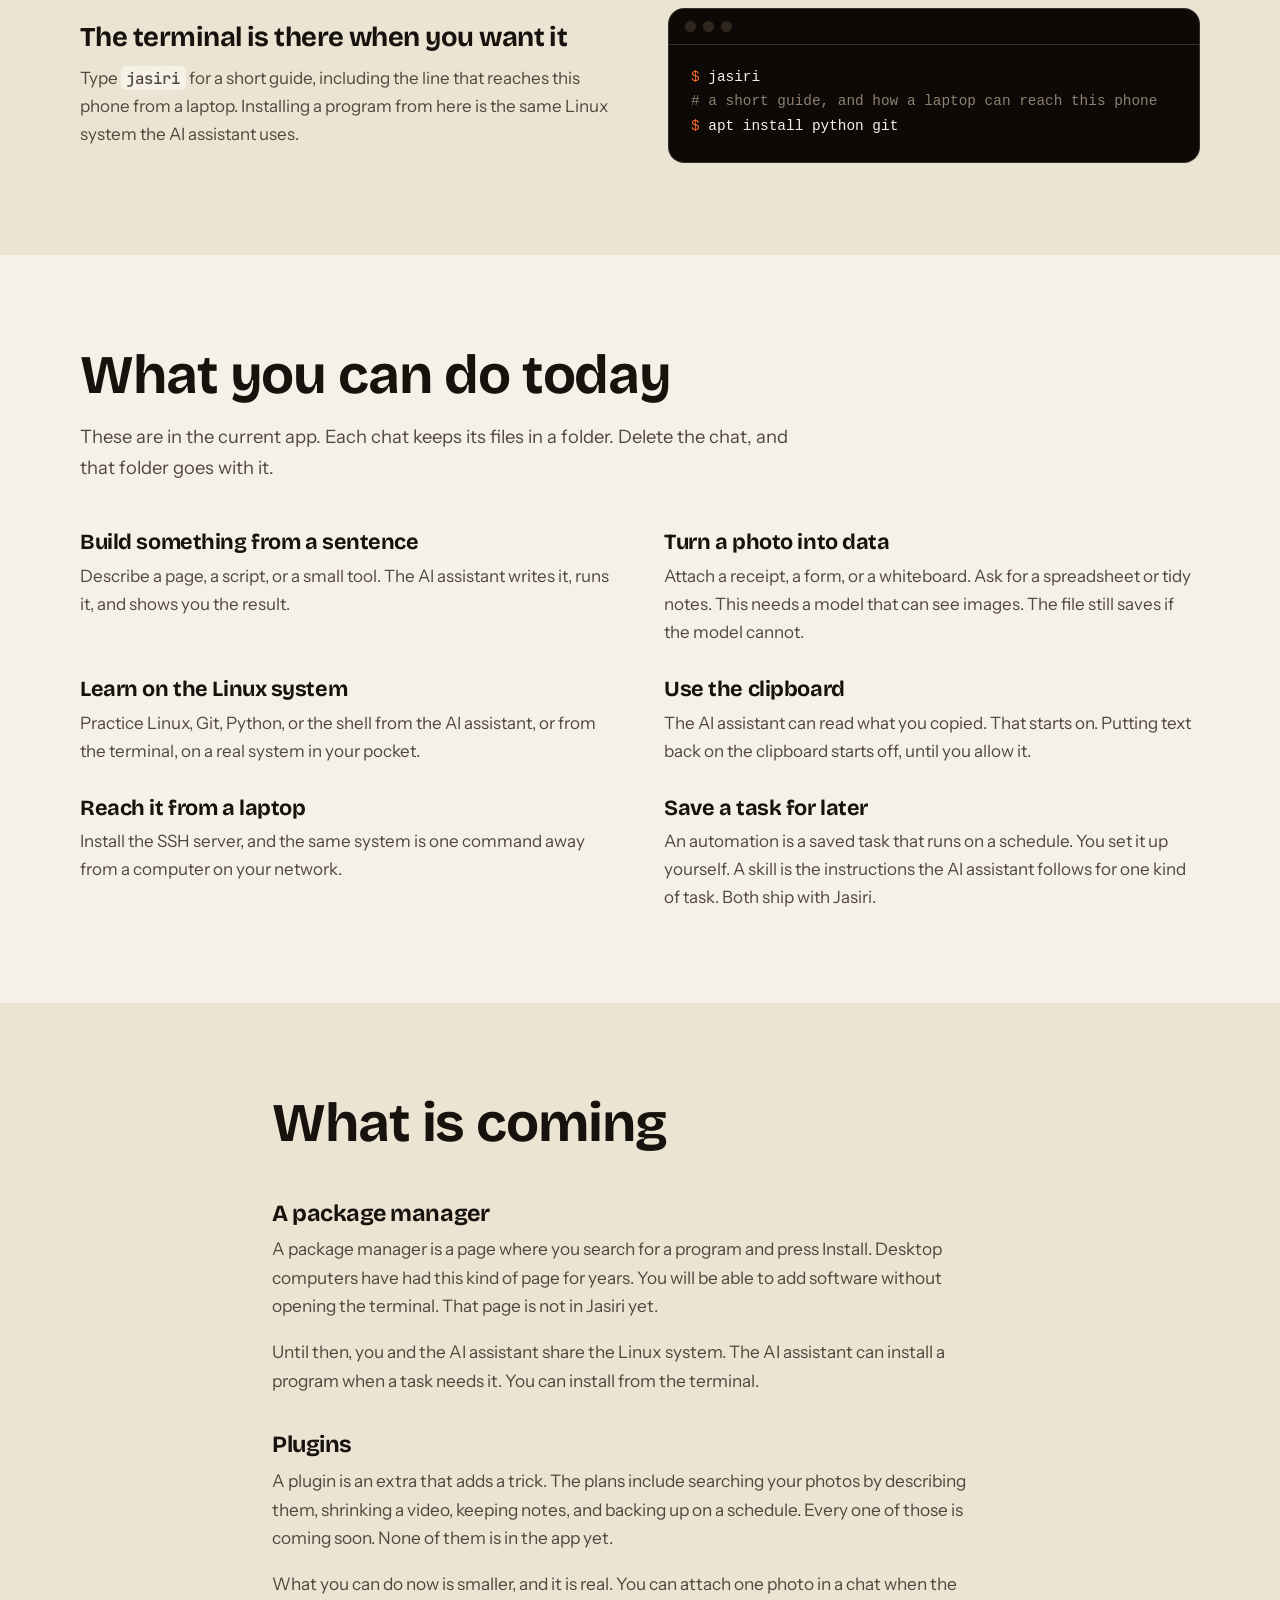
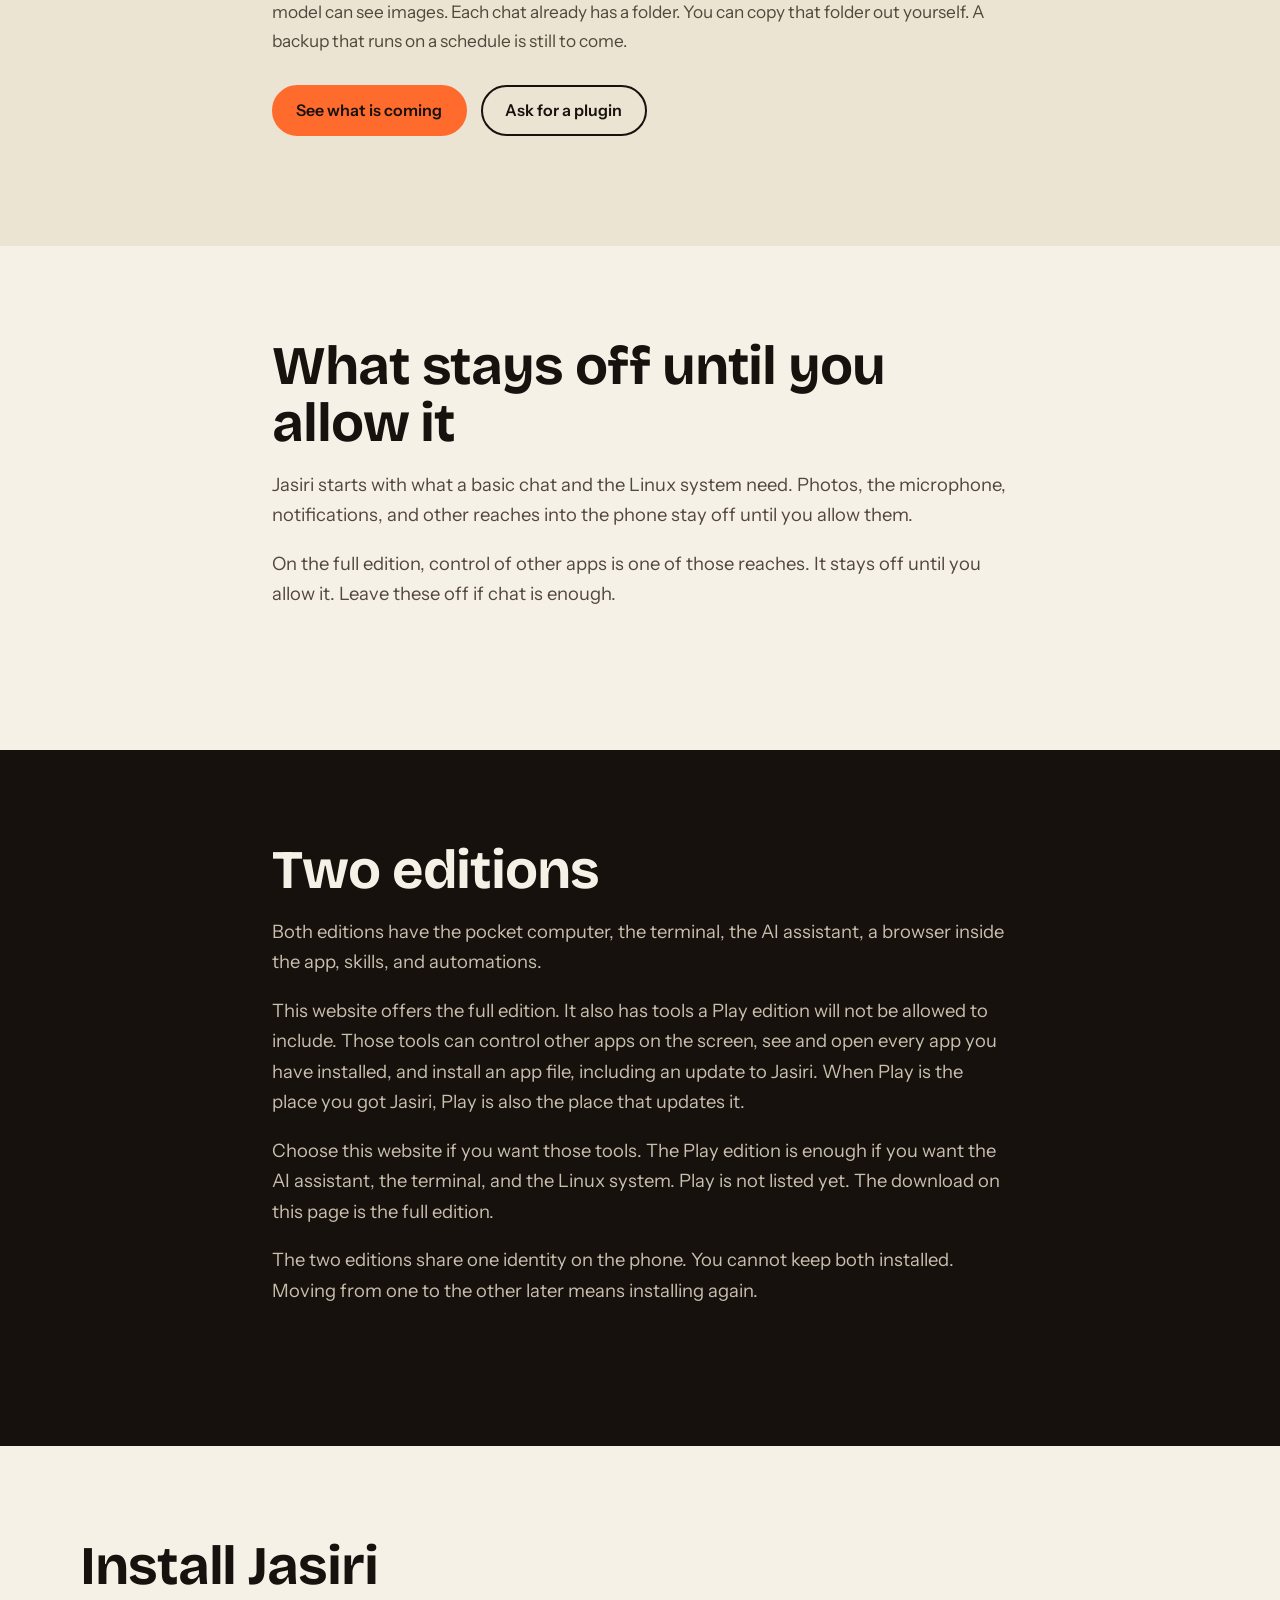
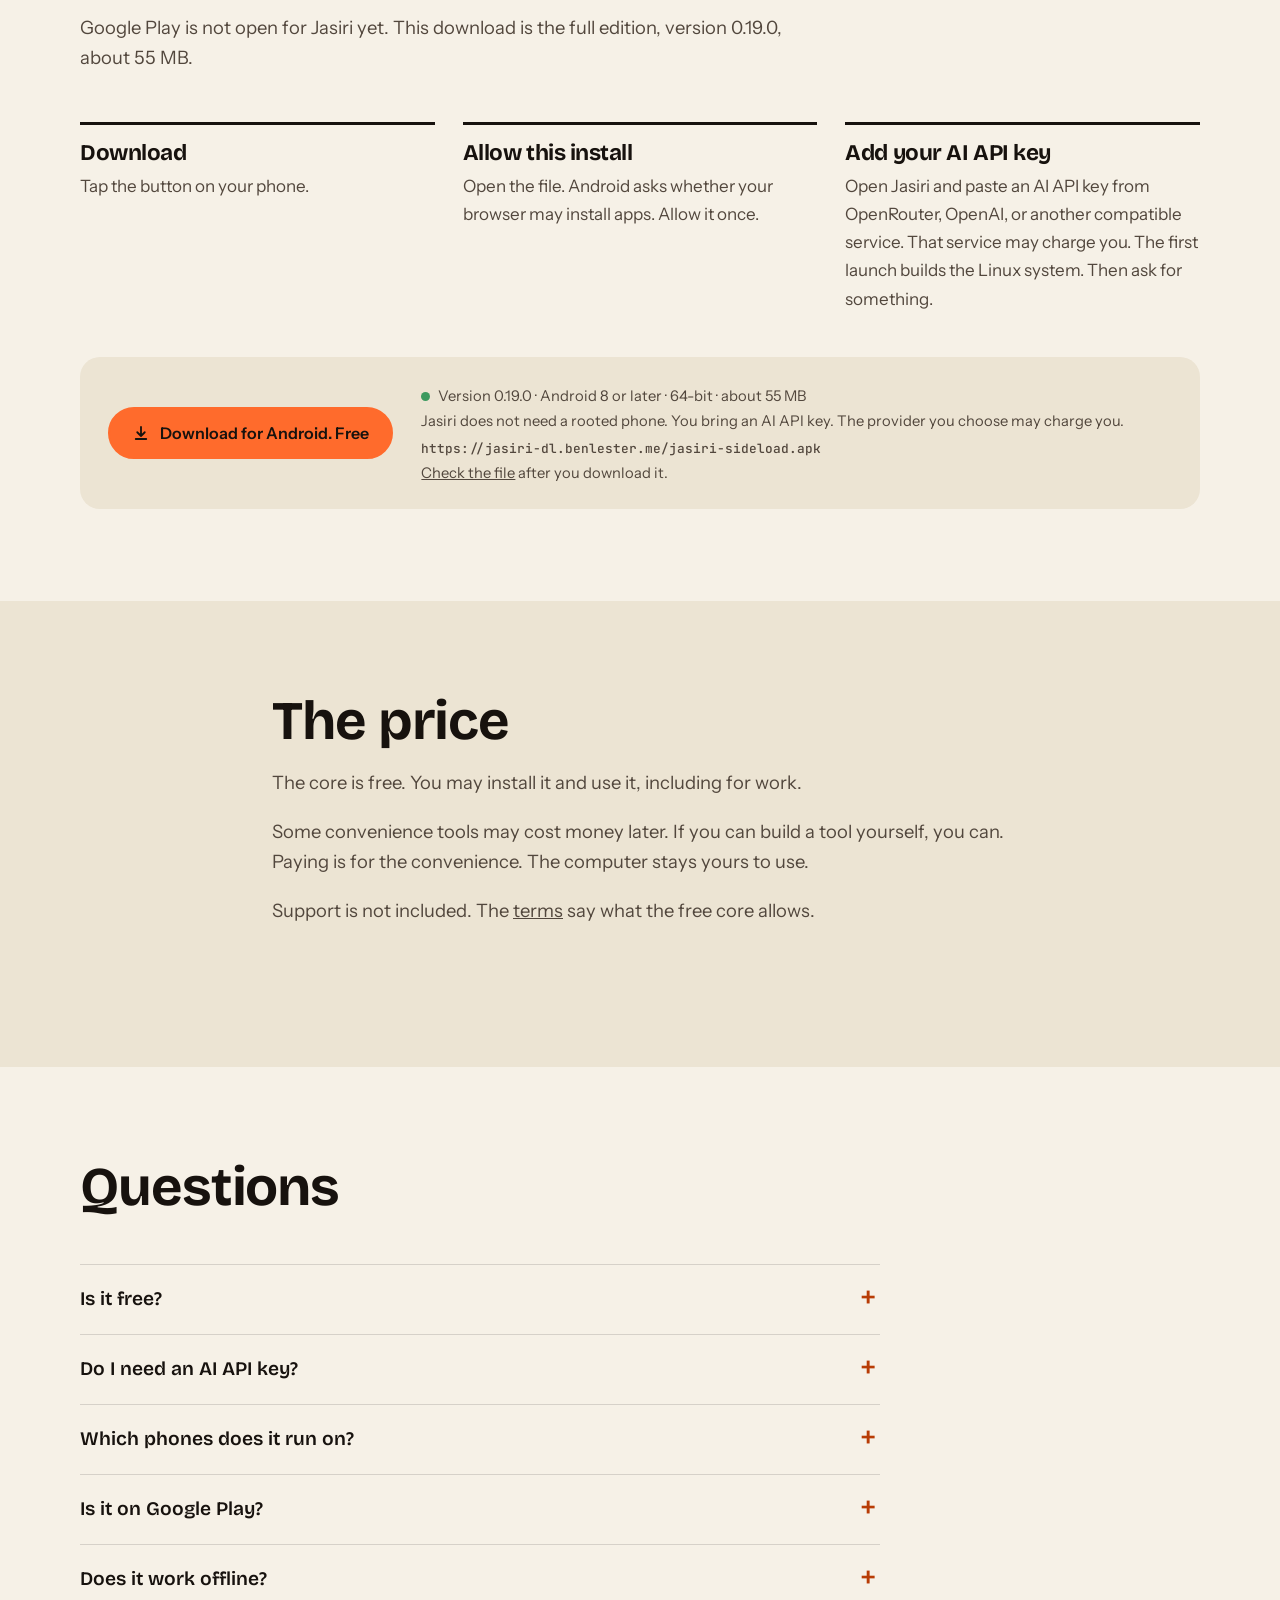
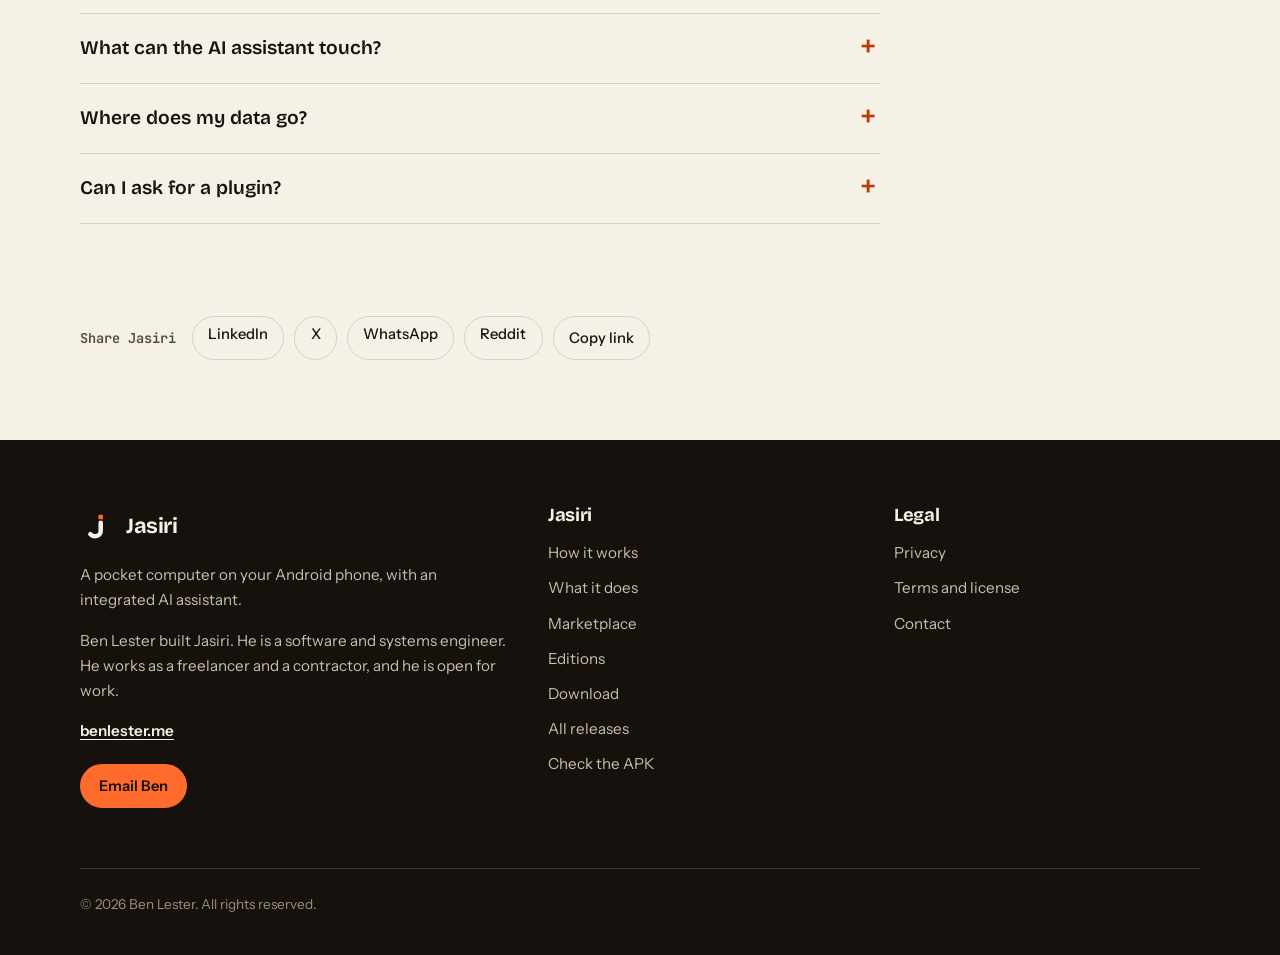
==== commit 93bfabe2: "Write the release facts on the page. The title is “Jasiri for Android: A pocket computer, with an in" ====
--- a/index.html
+++ b/index.html
@@ -3,8 +3,8 @@
 <head>
 <meta charset="utf-8">
 <meta name="viewport" content="width=device-width, initial-scale=1">
-<title>Jasiri: a pocket computer, with an assistant that can use it</title>
-<meta name="description" content="Put your phone to work. Jasiri is a pocket computer on your Android phone, with an assistant that can use it. Free to install and use.">
+<title>Jasiri for Android: A pocket computer, with an integrated AI assistant.</title>
+<meta name="description" content="Jasiri is a pocket computer for Android with an integrated AI assistant. The AI assistant is built into the Linux system on the phone. Download the full edition from this site.">
 <meta name="theme-color" content="#f6f1e7">
 <link rel="canonical" href="https://jasiri.benlester.me/">
 <link rel="icon" href="/favicon.svg" type="image/svg+xml">
@@ -14,19 +14,19 @@
 <link rel="stylesheet" href="/assets/styles.css">
 <meta property="og:type" content="website">
 <meta property="og:site_name" content="Jasiri">
-<meta property="og:title" content="Jasiri: a pocket computer, with an assistant that can use it">
-<meta property="og:description" content="Put your phone to work. Jasiri is a pocket computer on your Android phone, with an assistant that can use it. Free to install and use.">
+<meta property="og:title" content="Jasiri for Android: A pocket computer, with an integrated AI assistant.">
+<meta property="og:description" content="Jasiri is a pocket computer for Android with an integrated AI assistant. The AI assistant is built into the Linux system on the phone. Download the full edition from this site.">
 <meta property="og:url" content="https://jasiri.benlester.me/">
 <meta property="og:image" content="https://jasiri.benlester.me/assets/og.png">
 <meta property="og:image:width" content="1200">
 <meta property="og:image:height" content="630">
 <meta property="og:image:alt" content="Jasiri. Put your phone to work.">
 <meta name="twitter:card" content="summary_large_image">
-<meta name="twitter:title" content="Jasiri: a pocket computer, with an assistant that can use it">
-<meta name="twitter:description" content="Put your phone to work. Jasiri is a pocket computer on your Android phone, with an assistant that can use it. Free to install and use.">
+<meta name="twitter:title" content="Jasiri for Android: A pocket computer, with an integrated AI assistant.">
+<meta name="twitter:description" content="Jasiri is a pocket computer for Android with an integrated AI assistant. The AI assistant is built into the Linux system on the phone. Download the full edition from this site.">
 <meta name="twitter:image" content="https://jasiri.benlester.me/assets/og.png">
 <script type="application/ld+json">
-{"@context":"https://schema.org","@type":"SoftwareApplication","name":"Jasiri","applicationCategory":"ProductivityApplication","operatingSystem":"Android 8.0+","description":"A pocket computer on your Android phone, with an assistant that can use it.","offers":{"@type":"Offer","price":"0","priceCurrency":"USD"},"author":{"@type":"Person","name":"Ben Lester","url":"https://benlester.me"},"url":"https://jasiri.benlester.me/"}
+{"@context":"https://schema.org","@type":"SoftwareApplication","name":"Jasiri","applicationCategory":"ProductivityApplication","operatingSystem":"Android 8 or later, 64-bit","description":"A pocket computer for Android with an integrated AI assistant. The AI assistant is built into the Linux system on the phone.","downloadUrl":"https://jasiri-dl.benlester.me/jasiri-sideload.apk","featureList":["Integrated AI assistant","Linux system on the phone","Terminal","Skills","Automations"],"offers":{"@type":"Offer","price":"0","priceCurrency":"USD"},"author":{"@type":"Person","name":"Ben Lester","url":"https://benlester.me"},"url":"https://jasiri.benlester.me/"}
 </script>
 </head>
 <body>
@@ -51,19 +51,20 @@
     <div class="wrap">
       <div>
         <h1>Put your phone to work.</h1>
-        <p class="kicker">A pocket computer, with an assistant that can use it.</p>
-        <p class="lead">Jasiri is for anyone with an Android phone. The assistant is the chat that does a task. You can also do the work yourself.</p>
+        <p class="kicker">A pocket computer, with an integrated AI assistant.</p>
+        <p class="lead">Jasiri is for anyone with an Android phone. The AI assistant is the chat that does a task. It can build a site, tidy a list, or fix a script, then show you the result. You can also open the terminal and do the work yourself.</p>
         <div class="cta">
           <a class="btn" href="https://jasiri-dl.benlester.me/jasiri-sideload.apk"><svg viewBox="0 0 24 24" fill="none" stroke="currentColor" stroke-width="2.4" stroke-linecap="round" stroke-linejoin="round" aria-hidden="true"><path d="M12 4v12m0 0 5-5m-5 5-5-5M5 20h14"/></svg>Download for Android. Free</a>
           <a class="btn ghost" href="#today">See what it does today</a>
         </div>
-        <p class="fine"><strong>One app.</strong> <span data-version-line>Android 8 or later.</span></p>
+        <p class="fine"><strong>One app.</strong> Version <span data-release="version">0.19.0</span> · Android 8 or later · 64-bit · <span data-release="mib">about 55 MB</span></p>
+        <p class="fine">Jasiri does not need a rooted phone. You bring an AI API key from OpenRouter, OpenAI, or another compatible service. That service may charge you. The core of the app is free, including for work.</p>
       </div>
       <div class="stage">
         <div class="phone">
           <div class="notch" aria-hidden="true"></div>
           <div class="screen">
-            <div class="bar"><img src="/assets/icon.svg" alt="" width="22" height="22">Jasiri<span>Assistant</span></div>
+            <div class="bar"><img src="/assets/icon.svg" alt="" width="22" height="22">Jasiri<span>AI</span></div>
             <div class="chat" aria-label="Example conversation">
               <div class="msg me">Turn this receipt into a spreadsheet.</div>
               <div class="msg tool"><b>read</b> receipt.jpg<br><b>write</b> receipt.csv</div>
@@ -84,6 +85,7 @@
       <div class="sec-head">
         <h2>Ask. Watch it work. Or do it yourself.</h2>
         <p>The pocket computer includes a Linux system. That is where programs and files live. The terminal is the text screen for that system. You can leave it closed.</p>
+        <p>The AI assistant is built into the Linux system on the phone. It uses the same files and the same programs as the terminal.</p>
       </div>
       <ol class="steps">
         <li>
@@ -92,7 +94,7 @@
         </li>
         <li>
           <h3>Watch it work</h3>
-          <p>The assistant writes files, runs them, and installs a program when the task needs one. You can see each step.</p>
+          <p>The AI assistant writes files, runs them, and installs a program when the task needs one. You can see each step.</p>
         </li>
         <li>
           <h3>Do it yourself</h3>
@@ -102,7 +104,7 @@
       <div class="split later">
         <div>
           <h3>The terminal is there when you want it</h3>
-          <p>Type <code>jasiri</code> for a short guide, including the line that reaches this phone from a laptop. Installing a program from here is the same Linux system the assistant uses.</p>
+          <p>Type <code>jasiri</code> for a short guide, including the line that reaches this phone from a laptop. Installing a program from here is the same Linux system the AI assistant uses.</p>
         </div>
         <div class="term" aria-label="Example terminal session">
           <header><i></i><i></i><i></i></header>
@@ -123,7 +125,7 @@
       <ul class="plain">
         <li>
           <h3>Build something from a sentence</h3>
-          <p>Describe a page, a script, or a small tool. The assistant writes it, runs it, and shows you the result.</p>
+          <p>Describe a page, a script, or a small tool. The AI assistant writes it, runs it, and shows you the result.</p>
         </li>
         <li>
           <h3>Turn a photo into data</h3>
@@ -131,11 +133,11 @@
         </li>
         <li>
           <h3>Learn on the Linux system</h3>
-          <p>Practice Linux, Git, Python, or the shell from the assistant, or from the terminal, on a real system in your pocket.</p>
+          <p>Practice Linux, Git, Python, or the shell from the AI assistant, or from the terminal, on a real system in your pocket.</p>
         </li>
         <li>
           <h3>Use the clipboard</h3>
-          <p>The assistant can read what you copied. That starts on. Putting text back on the clipboard starts off, until you allow it.</p>
+          <p>The AI assistant can read what you copied. That starts on. Putting text back on the clipboard starts off, until you allow it.</p>
         </li>
         <li>
           <h3>Reach it from a laptop</h3>
@@ -143,7 +145,7 @@
         </li>
         <li>
           <h3>Save a task for later</h3>
-          <p>An automation is a saved task that runs on a schedule. You set it up yourself. A skill is the instructions the assistant follows for one kind of task. Both ship with Jasiri.</p>
+          <p>An automation is a saved task that runs on a schedule. You set it up yourself. A skill is the instructions the AI assistant follows for one kind of task. Both ship with Jasiri.</p>
         </li>
       </ul>
     </div>
@@ -156,7 +158,7 @@
       </div>
       <h3>A package manager</h3>
       <p>A package manager is a page where you search for a program and press Install. Desktop computers have had this kind of page for years. You will be able to add software without opening the terminal. That page is not in Jasiri yet.</p>
-      <p>Until then, you and the assistant share the Linux system. The assistant can install a program when a task needs it. You can install from the terminal.</p>
+      <p>Until then, you and the AI assistant share the Linux system. The AI assistant can install a program when a task needs it. You can install from the terminal.</p>
       <h3>Plugins</h3>
       <p>A plugin is an extra that adds a trick. The plans include searching your photos by describing them, shrinking a video, keeping notes, and backing up on a schedule. Every one of those is coming soon. None of them is in the app yet.</p>
       <p>What you can do now is smaller, and it is real. You can attach one photo in a chat when the model can see images. Each chat already has a folder. You can copy that folder out yourself. A backup that runs on a schedule is still to come.</p>
@@ -181,9 +183,9 @@
     <div class="wrap narrow">
       <div class="sec-head">
         <h2>Two editions</h2>
-        <p>Both editions have the pocket computer, the terminal, the assistant, a browser inside the app, skills, and automations.</p>
+        <p>Both editions have the pocket computer, the terminal, the AI assistant, a browser inside the app, skills, and automations.</p>
         <p>This website offers the full edition. It also has tools a Play edition will not be allowed to include. Those tools can control other apps on the screen, see and open every app you have installed, and install an app file, including an update to Jasiri. When Play is the place you got Jasiri, Play is also the place that updates it.</p>
-        <p>Choose this website if you want those tools. The Play edition is enough if you want the assistant, the terminal, and the Linux system. Play is not listed yet. The download on this page is the full edition.</p>
+        <p>Choose this website if you want those tools. The Play edition is enough if you want the AI assistant, the terminal, and the Linux system. Play is not listed yet. The download on this page is the full edition.</p>
         <p>The two editions share one identity on the phone. You cannot keep both installed. Moving from one to the other later means installing again.</p>
       </div>
     </div>
@@ -193,26 +195,27 @@
     <div class="wrap">
       <div class="sec-head">
         <h2>Install Jasiri</h2>
-        <p>Google Play is not open for Jasiri yet. This download is the full edition. The file is about 55 MB.</p>
+        <p>Google Play is not open for Jasiri yet. This download is the full edition, version <span data-release="version">0.19.0</span>, <span data-release="mib">about 55 MB</span>.</p>
       </div>
       <ol class="install">
         <li>
           <h3>Download</h3>
-          <p>Tap the button on your phone. The file is about 55 MB.</p>
+          <p>Tap the button on your phone.</p>
         </li>
         <li>
           <h3>Allow this install</h3>
           <p>Open the file. Android asks whether your browser may install apps. Allow it once.</p>
         </li>
         <li>
-          <h3>Add your AI key</h3>
-          <p>Open Jasiri and paste a key from OpenRouter, OpenAI, or another compatible service. The first launch builds the Linux system. Then ask for something.</p>
+          <h3>Add your AI API key</h3>
+          <p>Open Jasiri and paste an AI API key from OpenRouter, OpenAI, or another compatible service. That service may charge you. The first launch builds the Linux system. Then ask for something.</p>
         </li>
       </ol>
       <div class="dl-box">
         <a class="btn" href="https://jasiri-dl.benlester.me/jasiri-sideload.apk"><svg viewBox="0 0 24 24" fill="none" stroke="currentColor" stroke-width="2.4" stroke-linecap="round" stroke-linejoin="round" aria-hidden="true"><path d="M12 4v12m0 0 5-5m-5 5-5-5M5 20h14"/></svg>Download for Android. Free</a>
         <div>
-          <span class="fine"><span class="dot"></span><span data-version-line>Android 8 or later. About 55&nbsp;MB.</span></span><br>
+          <span class="fine"><span class="dot"></span>Version <span data-release="version">0.19.0</span> · Android 8 or later · 64-bit · <span data-release="mib">about 55 MB</span></span><br>
+          <p class="fine">Jasiri does not need a rooted phone. You bring an AI API key. The provider you choose may charge you.</p>
           <code>https://jasiri-dl.benlester.me/jasiri-sideload.apk</code>
           <p class="fine"><a href="/check/">Check the file</a> after you download it.</p>
         </div>
@@ -240,12 +243,12 @@
           <p>The core is free to install and use, including for work. Convenience tools may cost money later. Support is not included.</p>
         </details>
         <details>
-          <summary>Do I need an AI key?</summary>
-          <p>Yes. You bring a key from OpenRouter, OpenAI, or another compatible service. Jasiri does not sell the model. You pay that provider, and you choose the model.</p>
+          <summary>Do I need an AI API key?</summary>
+          <p>Yes. You bring an AI API key from OpenRouter, OpenAI, or another compatible service. Jasiri does not sell the model. That service may charge you, and you choose the model.</p>
         </details>
         <details>
           <summary>Which phones does it run on?</summary>
-          <p>Android 8 or later, on a 64-bit phone. A recent phone is more comfortable for a longer job.</p>
+          <p>Android 8 or later, on a 64-bit phone. Jasiri does not need a rooted phone. A recent phone is more comfortable for a longer job.</p>
         </details>
         <details>
           <summary>Is it on Google Play?</summary>
@@ -253,11 +256,11 @@
         </details>
         <details>
           <summary>Does it work offline?</summary>
-          <p>The Linux system and your files work without a connection. The assistant needs to reach the provider you chose. Running a model on the phone itself is a plugin, and it is coming soon.</p>
-        </details>
-        <details>
-          <summary>What can the assistant touch?</summary>
-          <p>It starts with the chat and the Linux system, including each chat&rsquo;s folder. Photos, the microphone, notifications, and other reaches into the phone stay off until you allow them. On the full edition, controlling other apps is one of those, and it stays off until you allow it. The assistant can read the clipboard from the start. Writing to the clipboard starts off.</p>
+          <p>The Linux system and your files work without a connection. The AI assistant needs to reach the provider you chose. Running a model on the phone itself is a plugin, and it is coming soon.</p>
+        </details>
+        <details>
+          <summary>What can the AI assistant touch?</summary>
+          <p>It starts with the chat and the Linux system, including each chat&rsquo;s folder. Photos, the microphone, notifications, and other reaches into the phone stay off until you allow them. On the full edition, controlling other apps is one of those, and it stays off until you allow it. The AI assistant can read the clipboard from the start. Writing to the clipboard starts off.</p>
         </details>
         <details>
           <summary>Where does my data go?</summary>
@@ -289,7 +292,7 @@
     <div class="cols">
       <div class="promo">
         <a class="brand" href="/"><img src="/assets/icon.svg" alt="" width="34" height="34">Jasiri</a>
-        <p>A pocket computer on your Android phone, with an assistant that can use it.</p>
+        <p>A pocket computer on your Android phone, with an integrated AI assistant.</p>
         <p>Ben Lester built Jasiri. He is a software and systems engineer. He works as a freelancer and a contractor, and he is open for work.</p>
         <p><a class="site" href="https://benlester.me">benlester.me</a></p>
         <p><a class="btn small" href="mailto:contact@benlester.me">Email Ben</a></p>
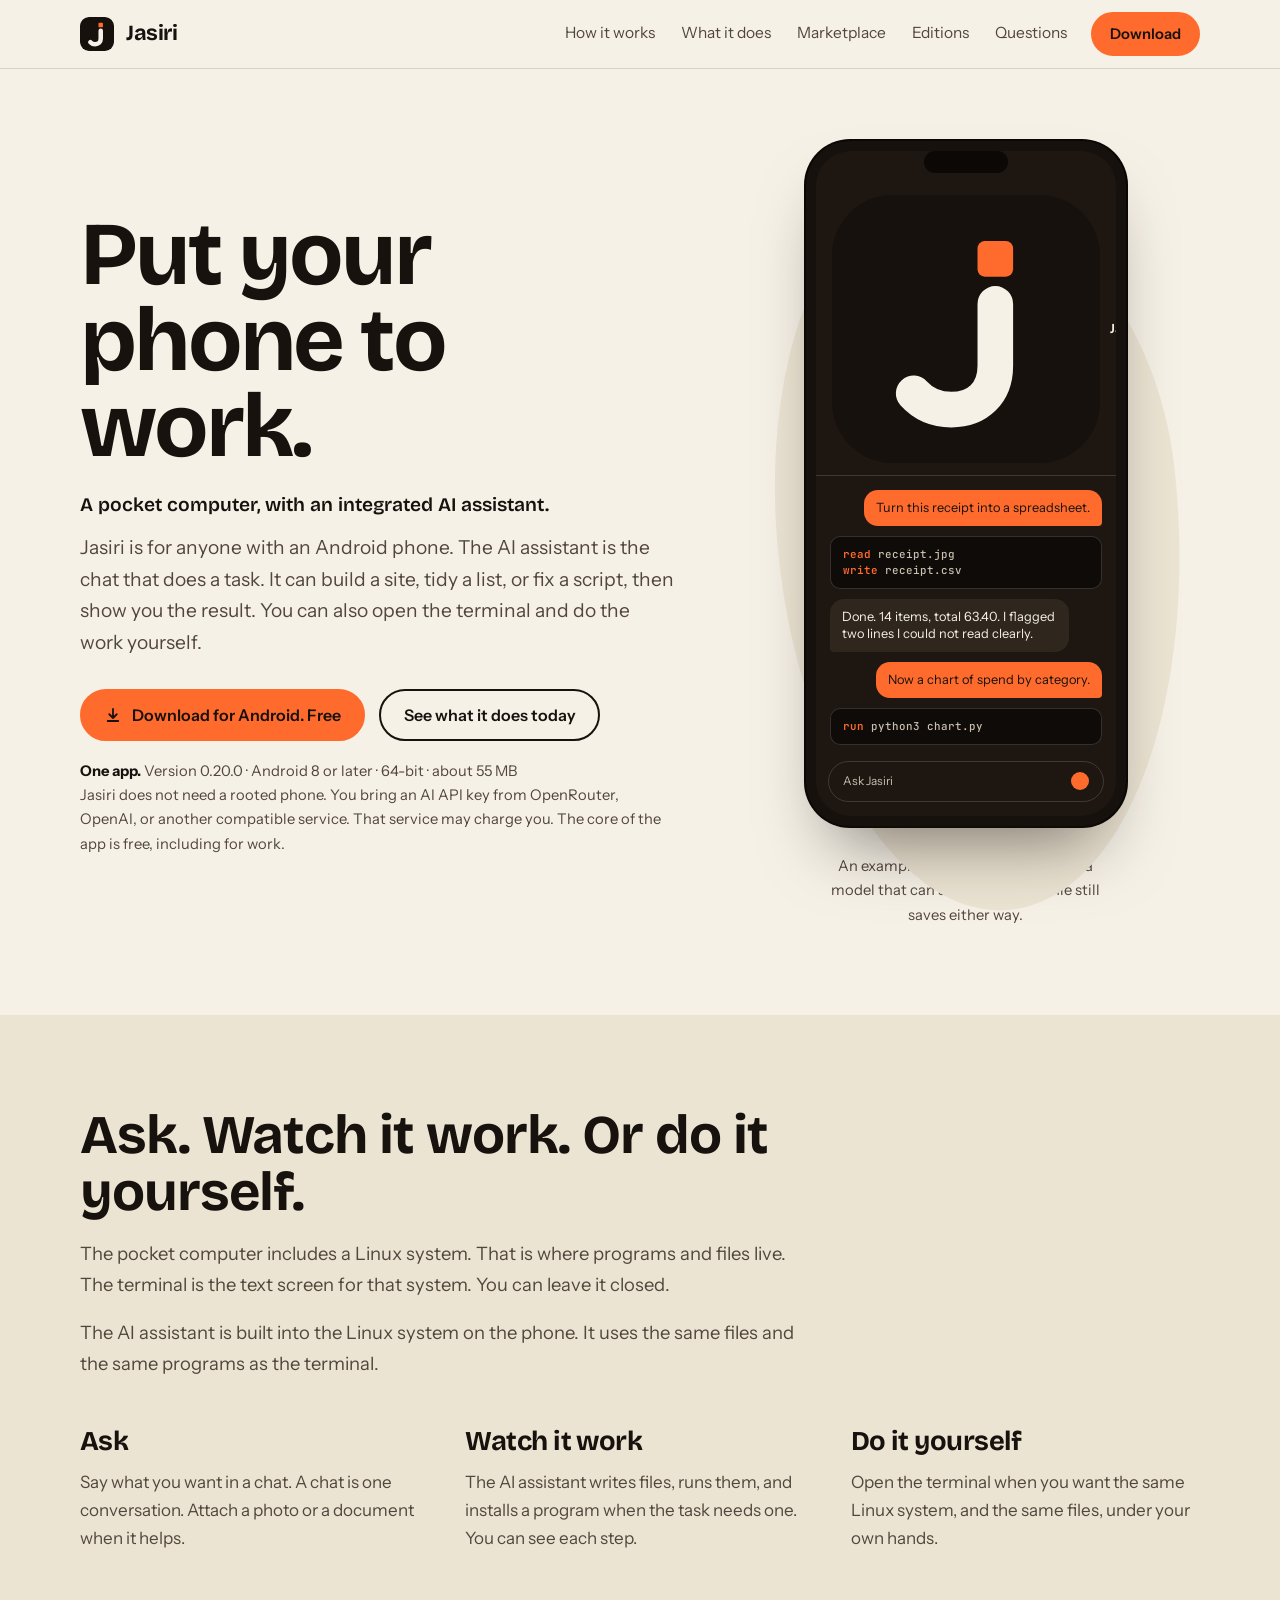
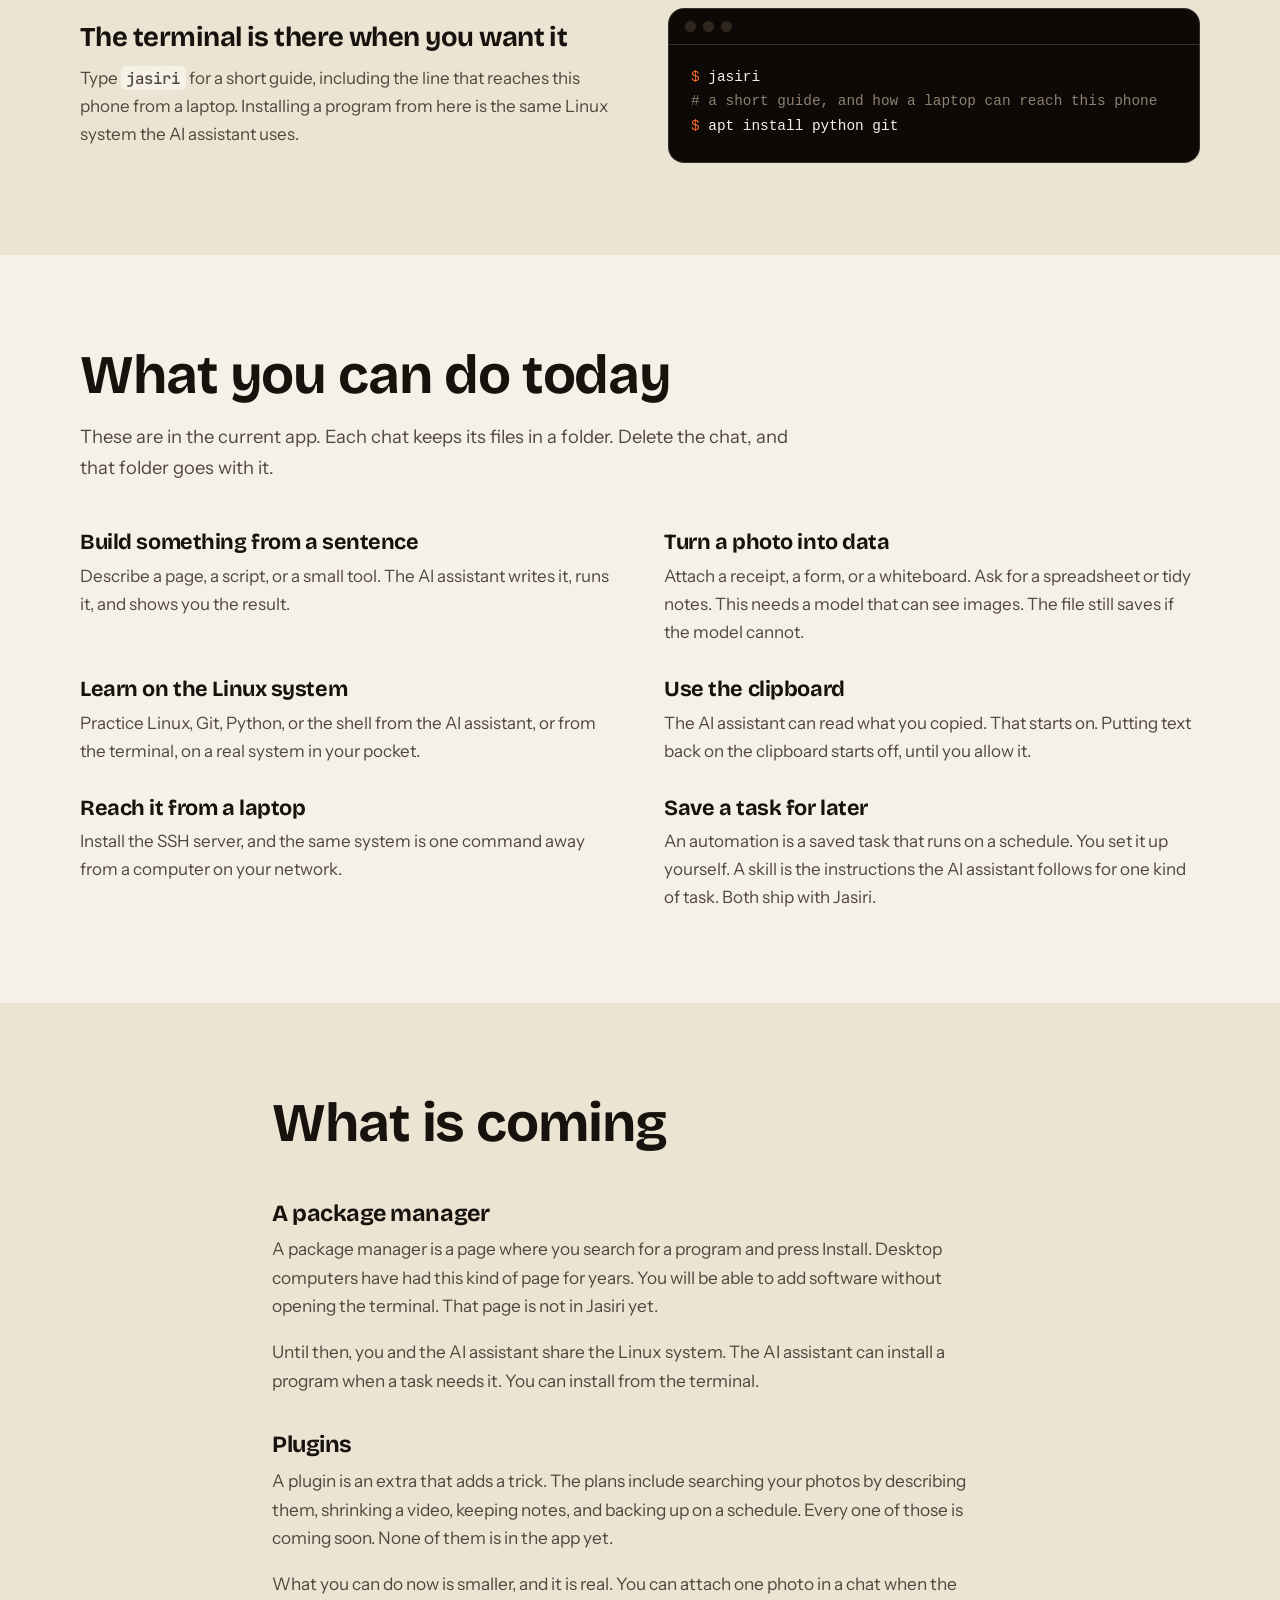
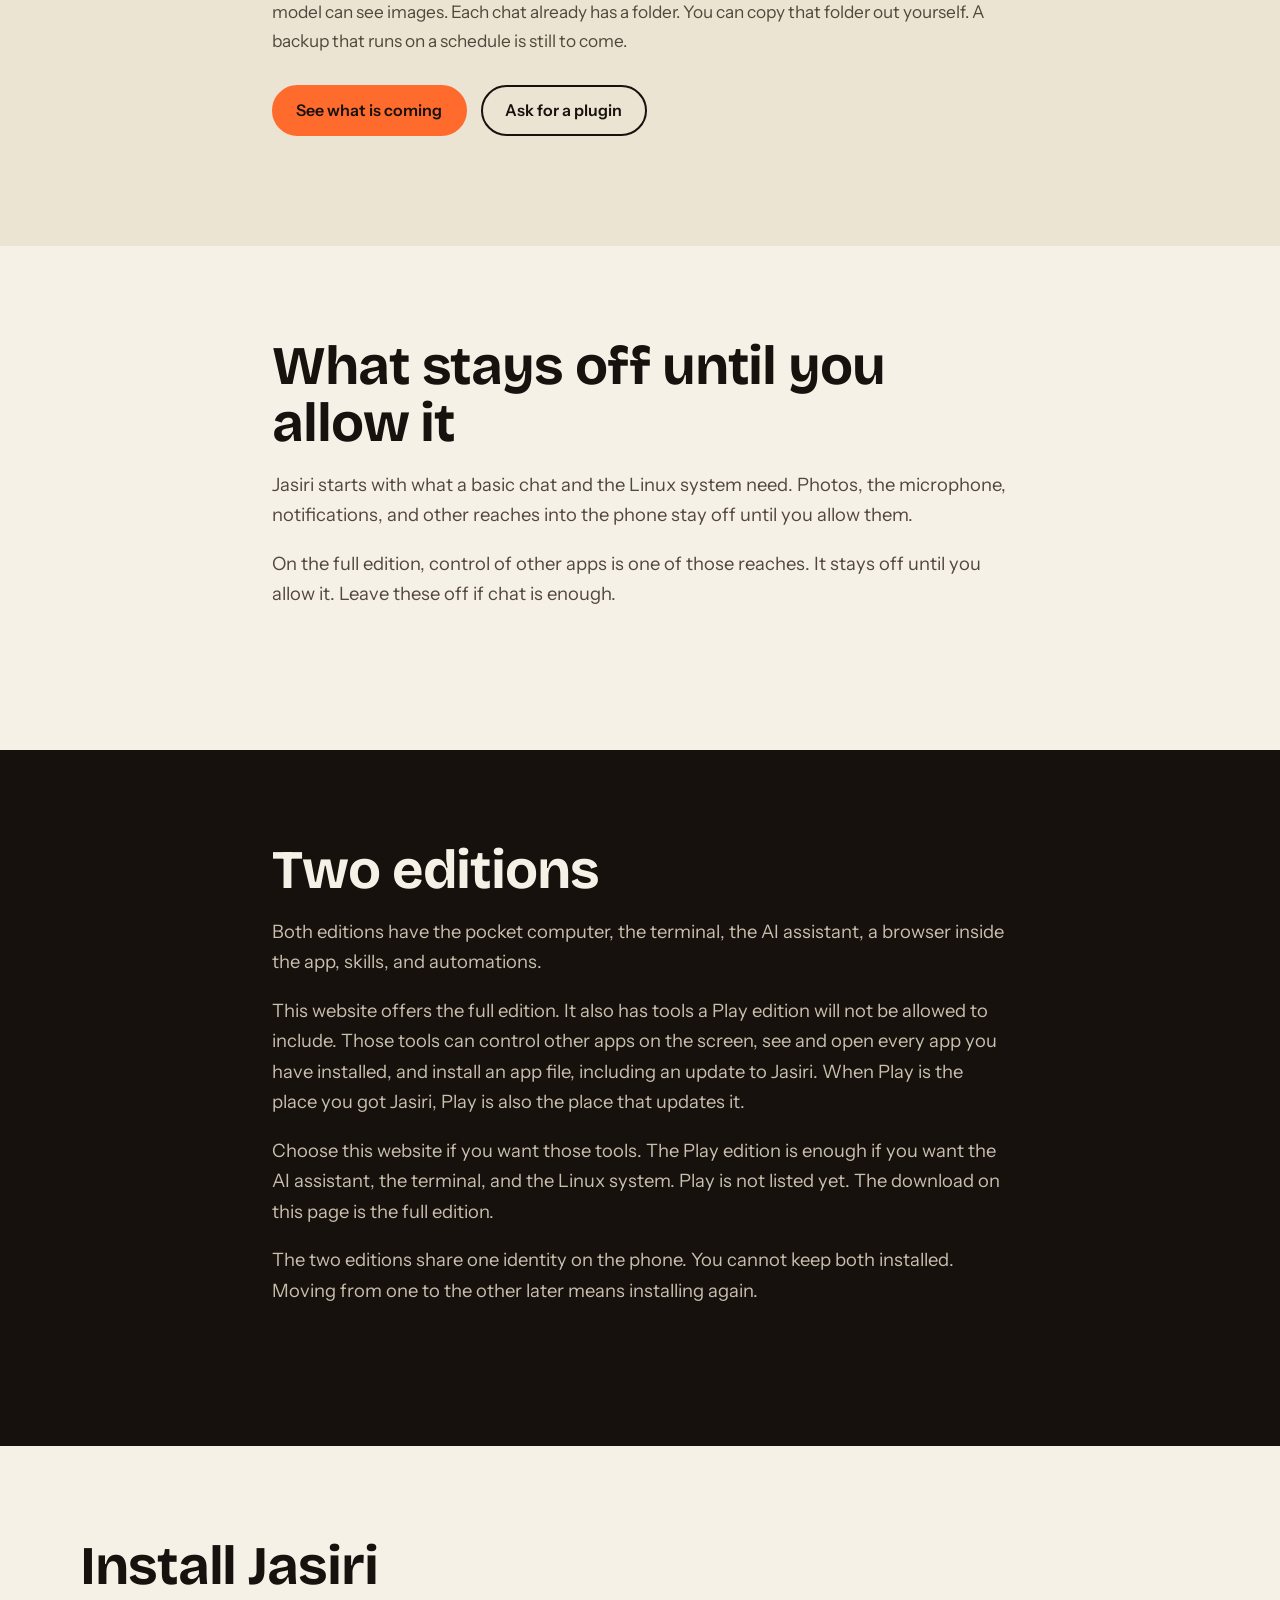
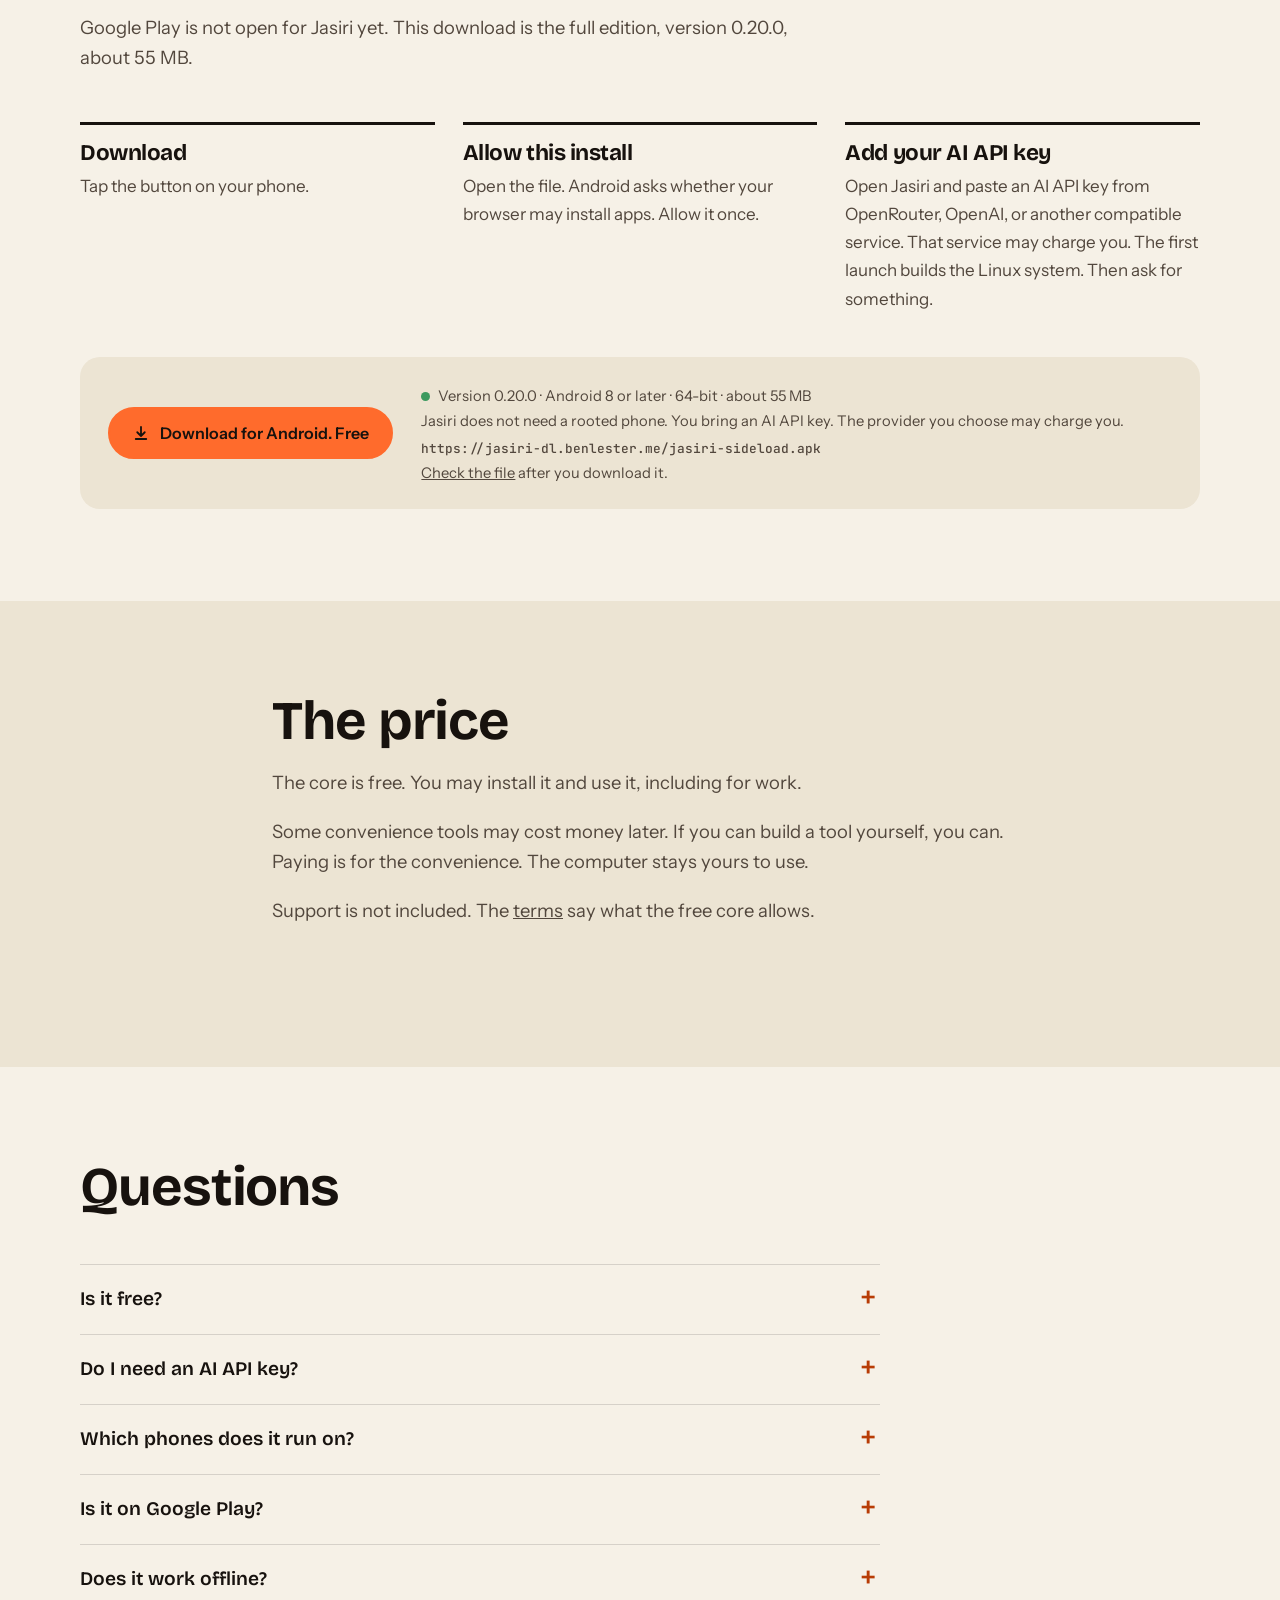
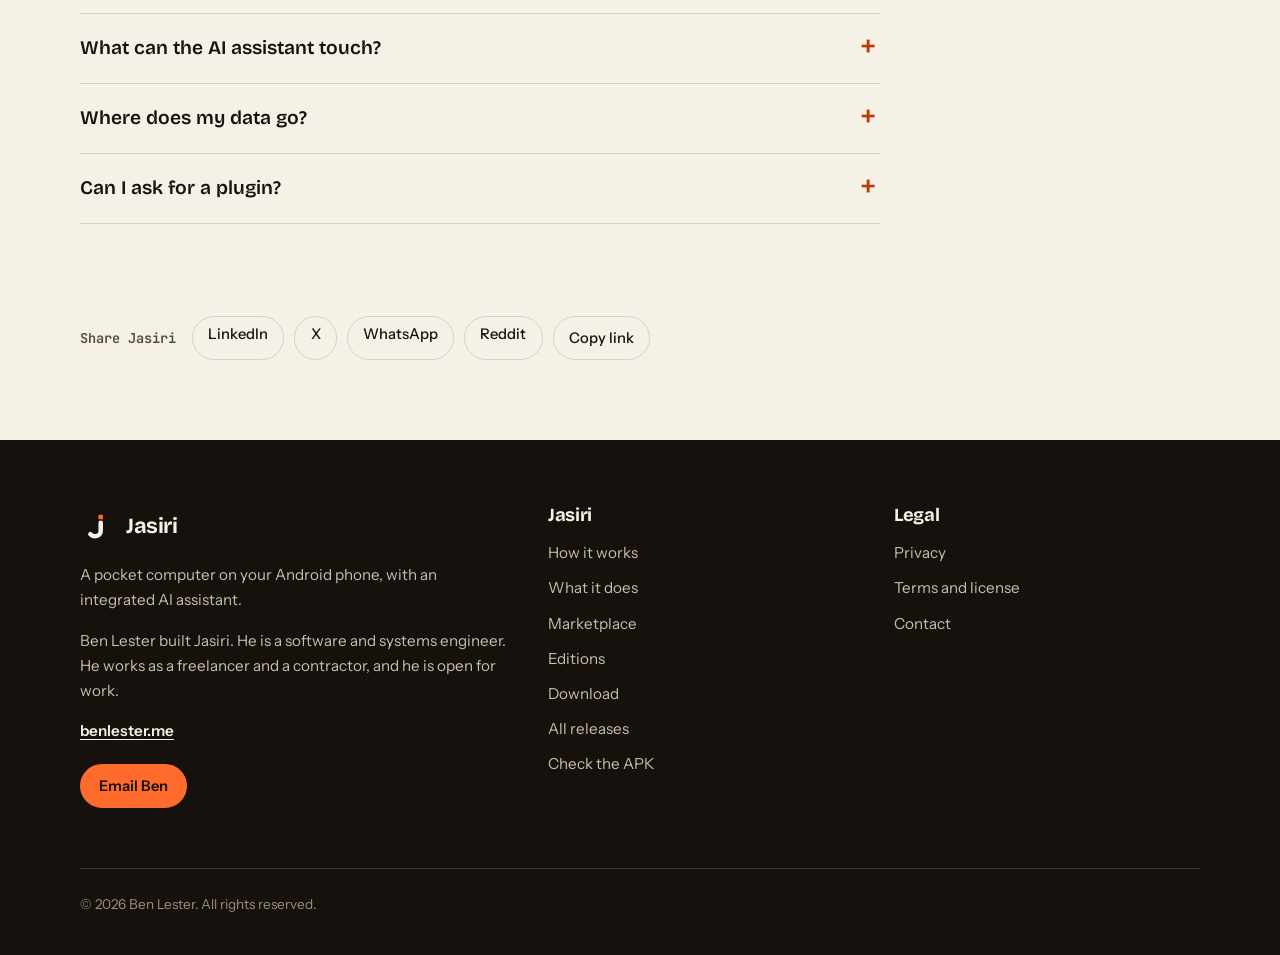
==== commit c65ea972: "Record sideload 0.20.0 on the site. Version 0.20.0, about 55 MB, and the SHA-256 are ordinary text, " ====
--- a/index.html
+++ b/index.html
@@ -57,7 +57,7 @@
           <a class="btn" href="https://jasiri-dl.benlester.me/jasiri-sideload.apk"><svg viewBox="0 0 24 24" fill="none" stroke="currentColor" stroke-width="2.4" stroke-linecap="round" stroke-linejoin="round" aria-hidden="true"><path d="M12 4v12m0 0 5-5m-5 5-5-5M5 20h14"/></svg>Download for Android. Free</a>
           <a class="btn ghost" href="#today">See what it does today</a>
         </div>
-        <p class="fine"><strong>One app.</strong> Version <span data-release="version">0.19.0</span> · Android 8 or later · 64-bit · <span data-release="mib">about 55 MB</span></p>
+        <p class="fine"><strong>One app.</strong> Version <span data-release="version">0.20.0</span> · Android 8 or later · 64-bit · <span data-release="mib">about 55 MB</span></p>
         <p class="fine">Jasiri does not need a rooted phone. You bring an AI API key from OpenRouter, OpenAI, or another compatible service. That service may charge you. The core of the app is free, including for work.</p>
       </div>
       <div class="stage">
@@ -195,7 +195,7 @@
     <div class="wrap">
       <div class="sec-head">
         <h2>Install Jasiri</h2>
-        <p>Google Play is not open for Jasiri yet. This download is the full edition, version <span data-release="version">0.19.0</span>, <span data-release="mib">about 55 MB</span>.</p>
+        <p>Google Play is not open for Jasiri yet. This download is the full edition, version <span data-release="version">0.20.0</span>, <span data-release="mib">about 55 MB</span>.</p>
       </div>
       <ol class="install">
         <li>
@@ -214,7 +214,7 @@
       <div class="dl-box">
         <a class="btn" href="https://jasiri-dl.benlester.me/jasiri-sideload.apk"><svg viewBox="0 0 24 24" fill="none" stroke="currentColor" stroke-width="2.4" stroke-linecap="round" stroke-linejoin="round" aria-hidden="true"><path d="M12 4v12m0 0 5-5m-5 5-5-5M5 20h14"/></svg>Download for Android. Free</a>
         <div>
-          <span class="fine"><span class="dot"></span>Version <span data-release="version">0.19.0</span> · Android 8 or later · 64-bit · <span data-release="mib">about 55 MB</span></span><br>
+          <span class="fine"><span class="dot"></span>Version <span data-release="version">0.20.0</span> · Android 8 or later · 64-bit · <span data-release="mib">about 55 MB</span></span><br>
           <p class="fine">Jasiri does not need a rooted phone. You bring an AI API key. The provider you choose may charge you.</p>
           <code>https://jasiri-dl.benlester.me/jasiri-sideload.apk</code>
           <p class="fine"><a href="/check/">Check the file</a> after you download it.</p>
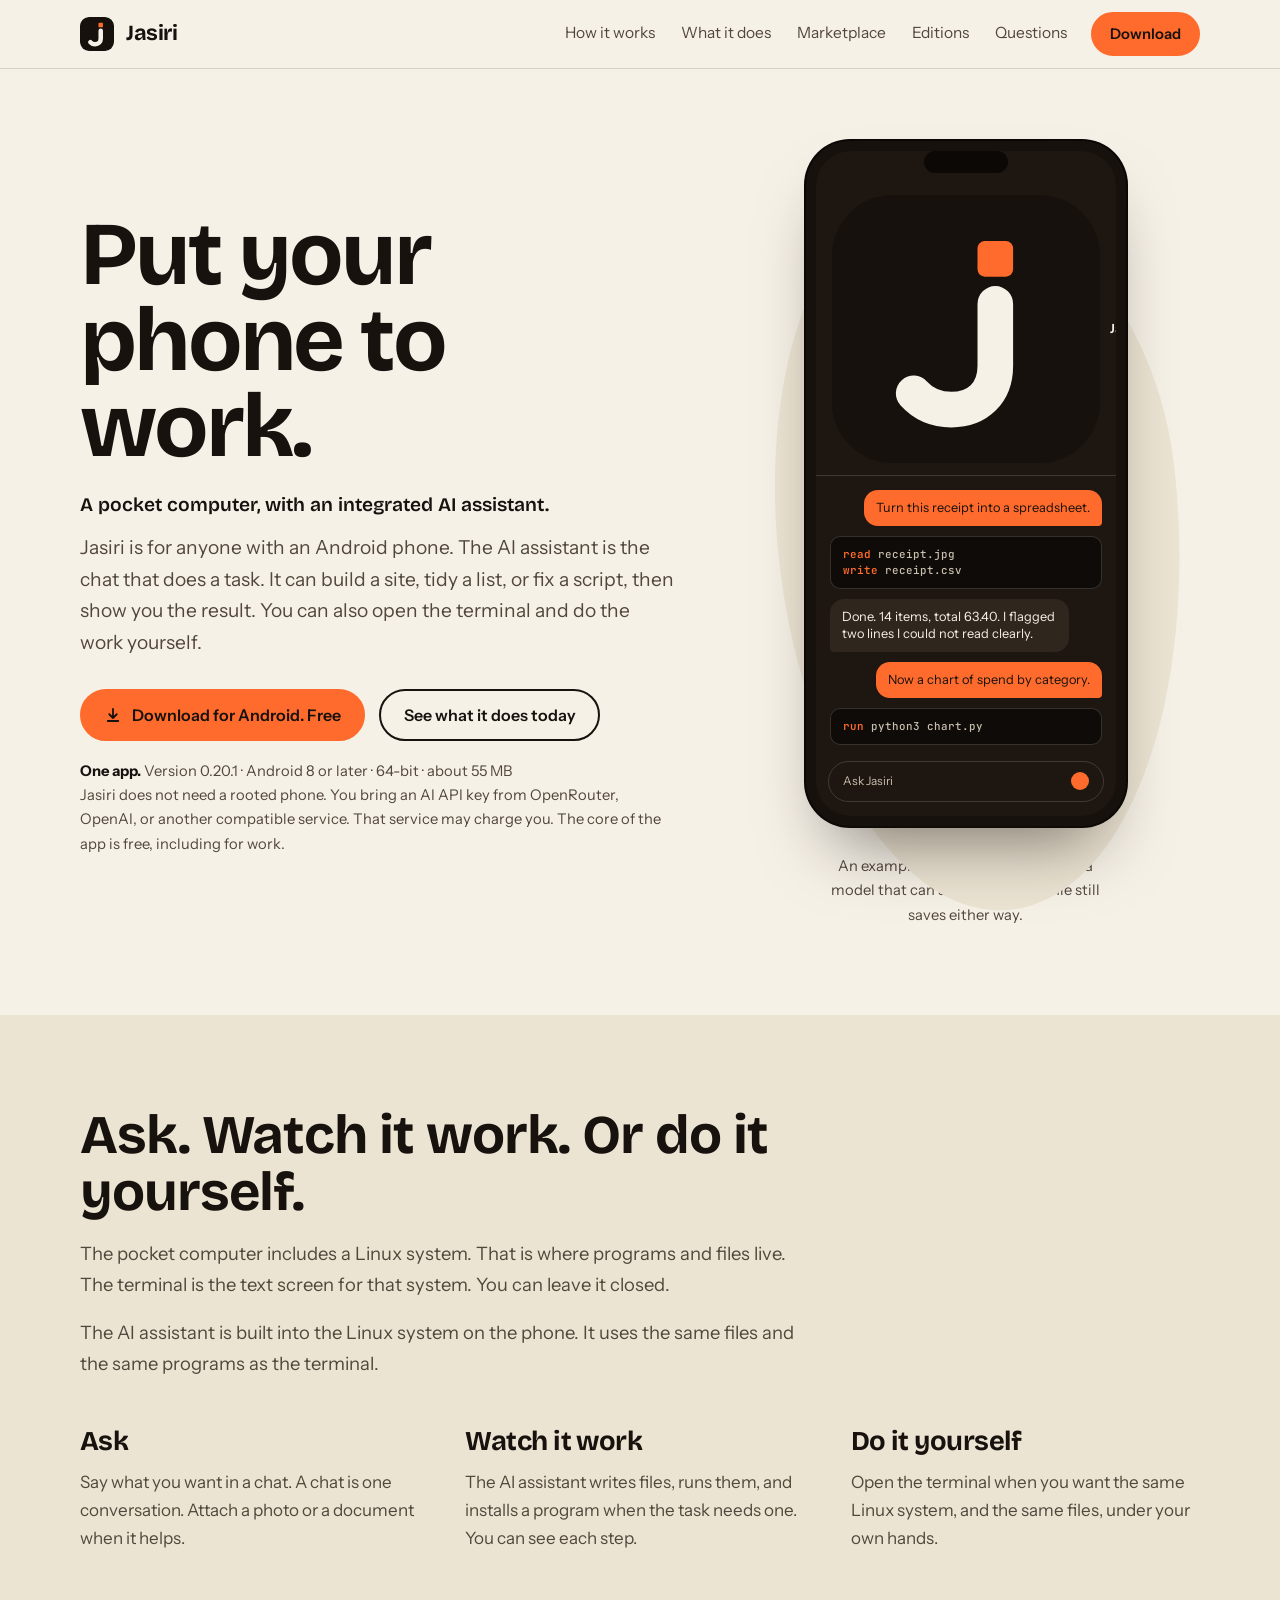
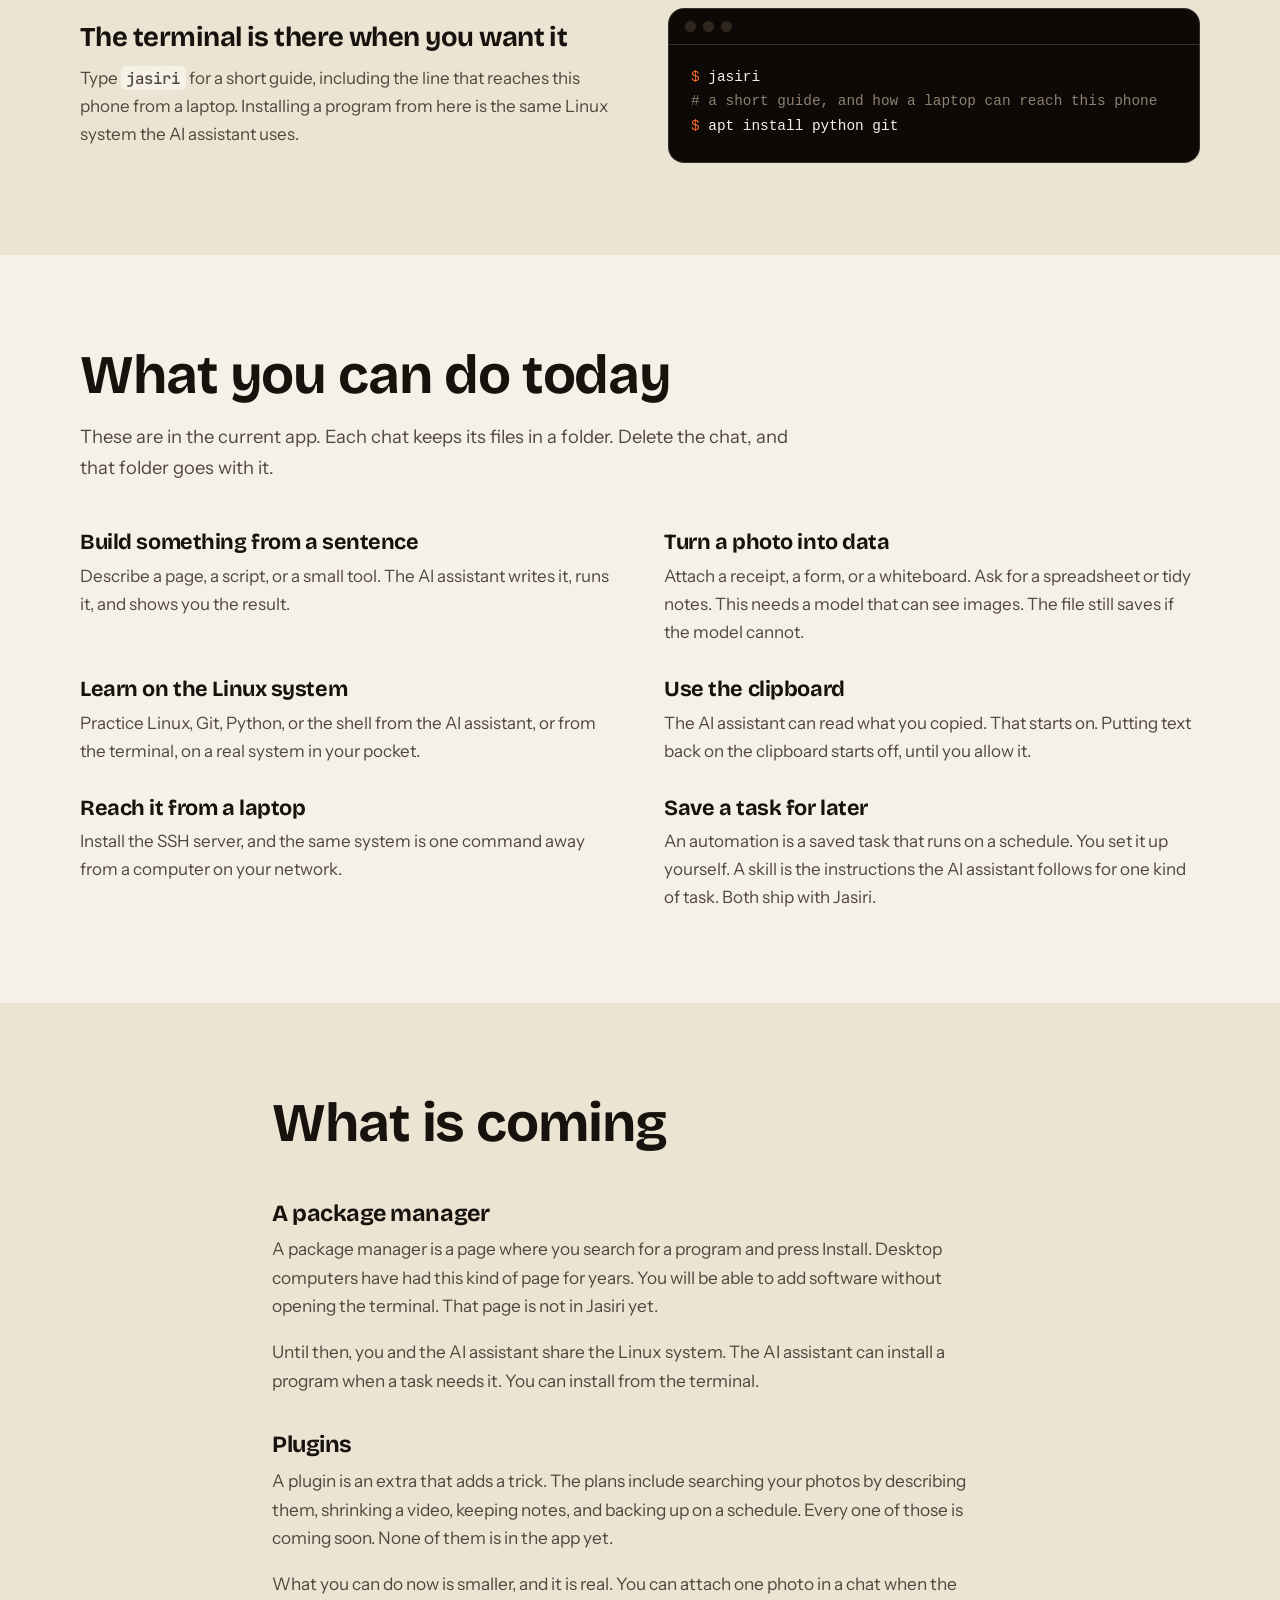
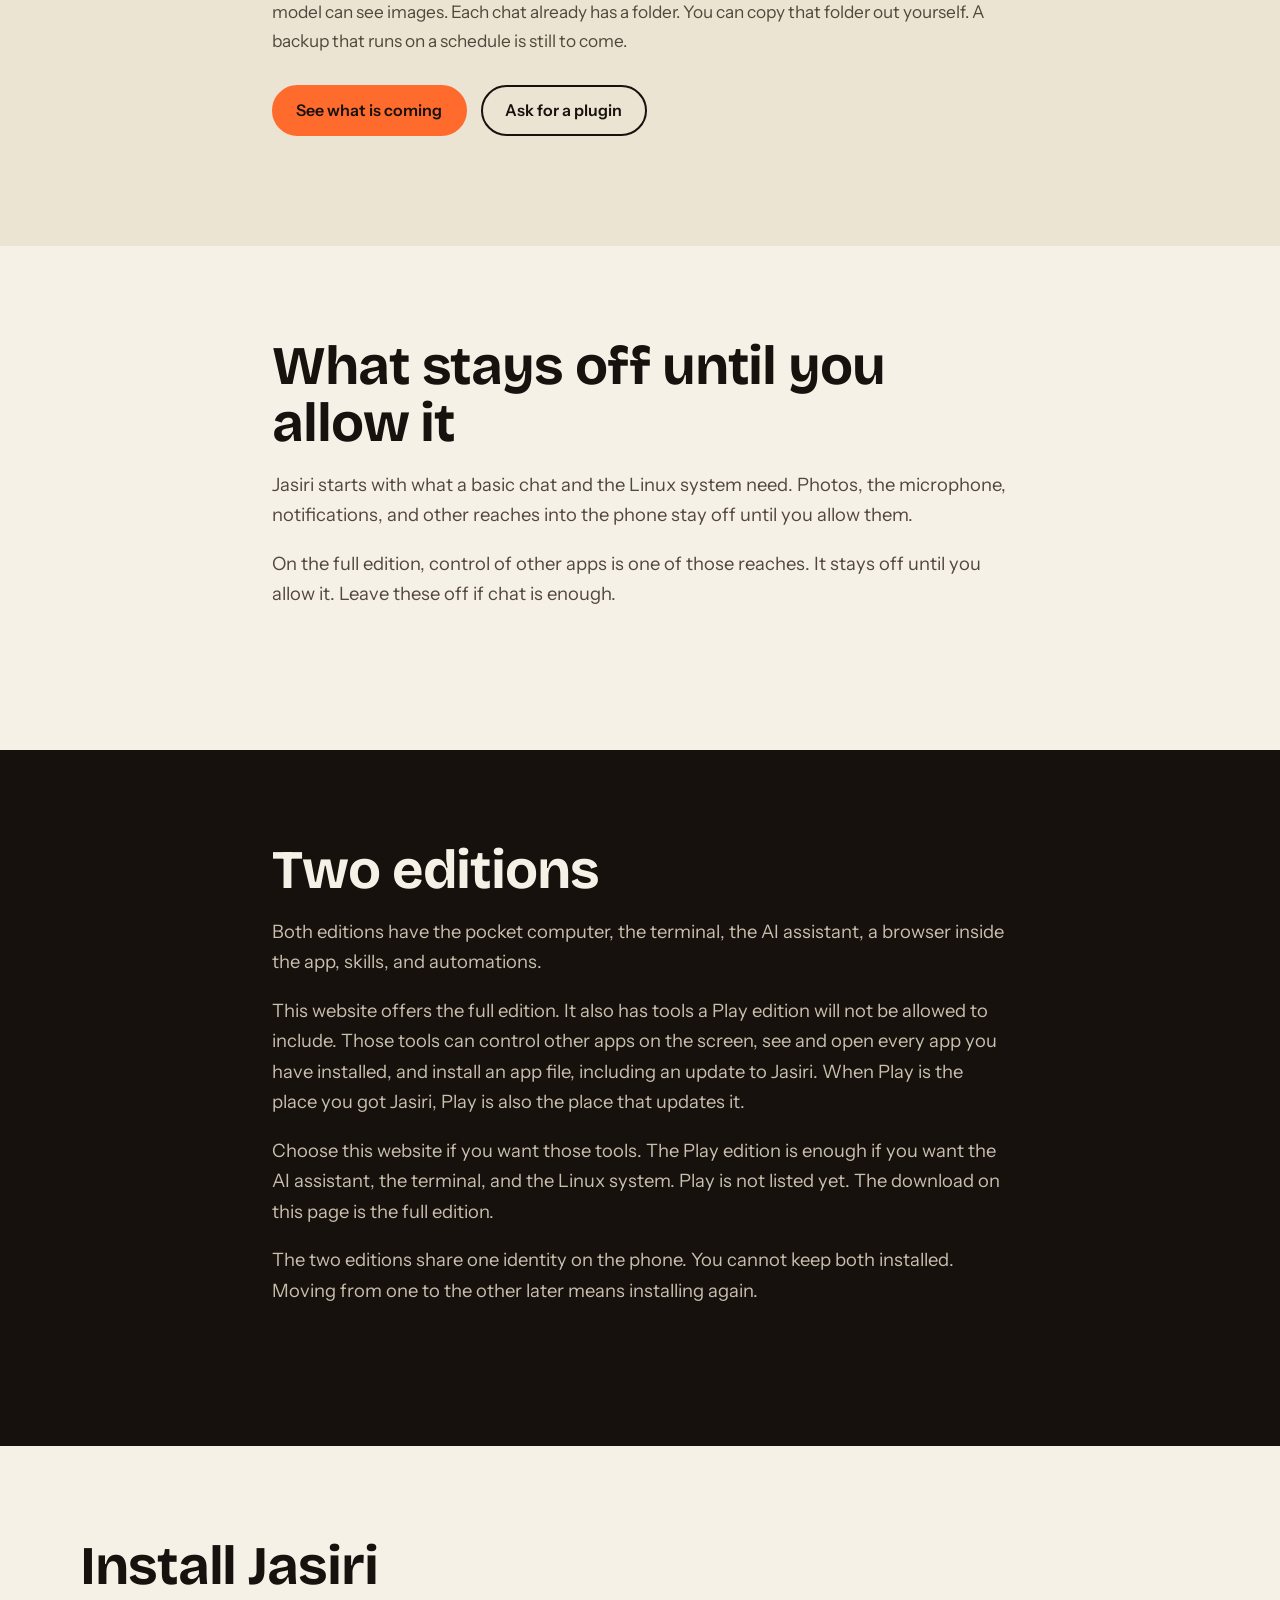
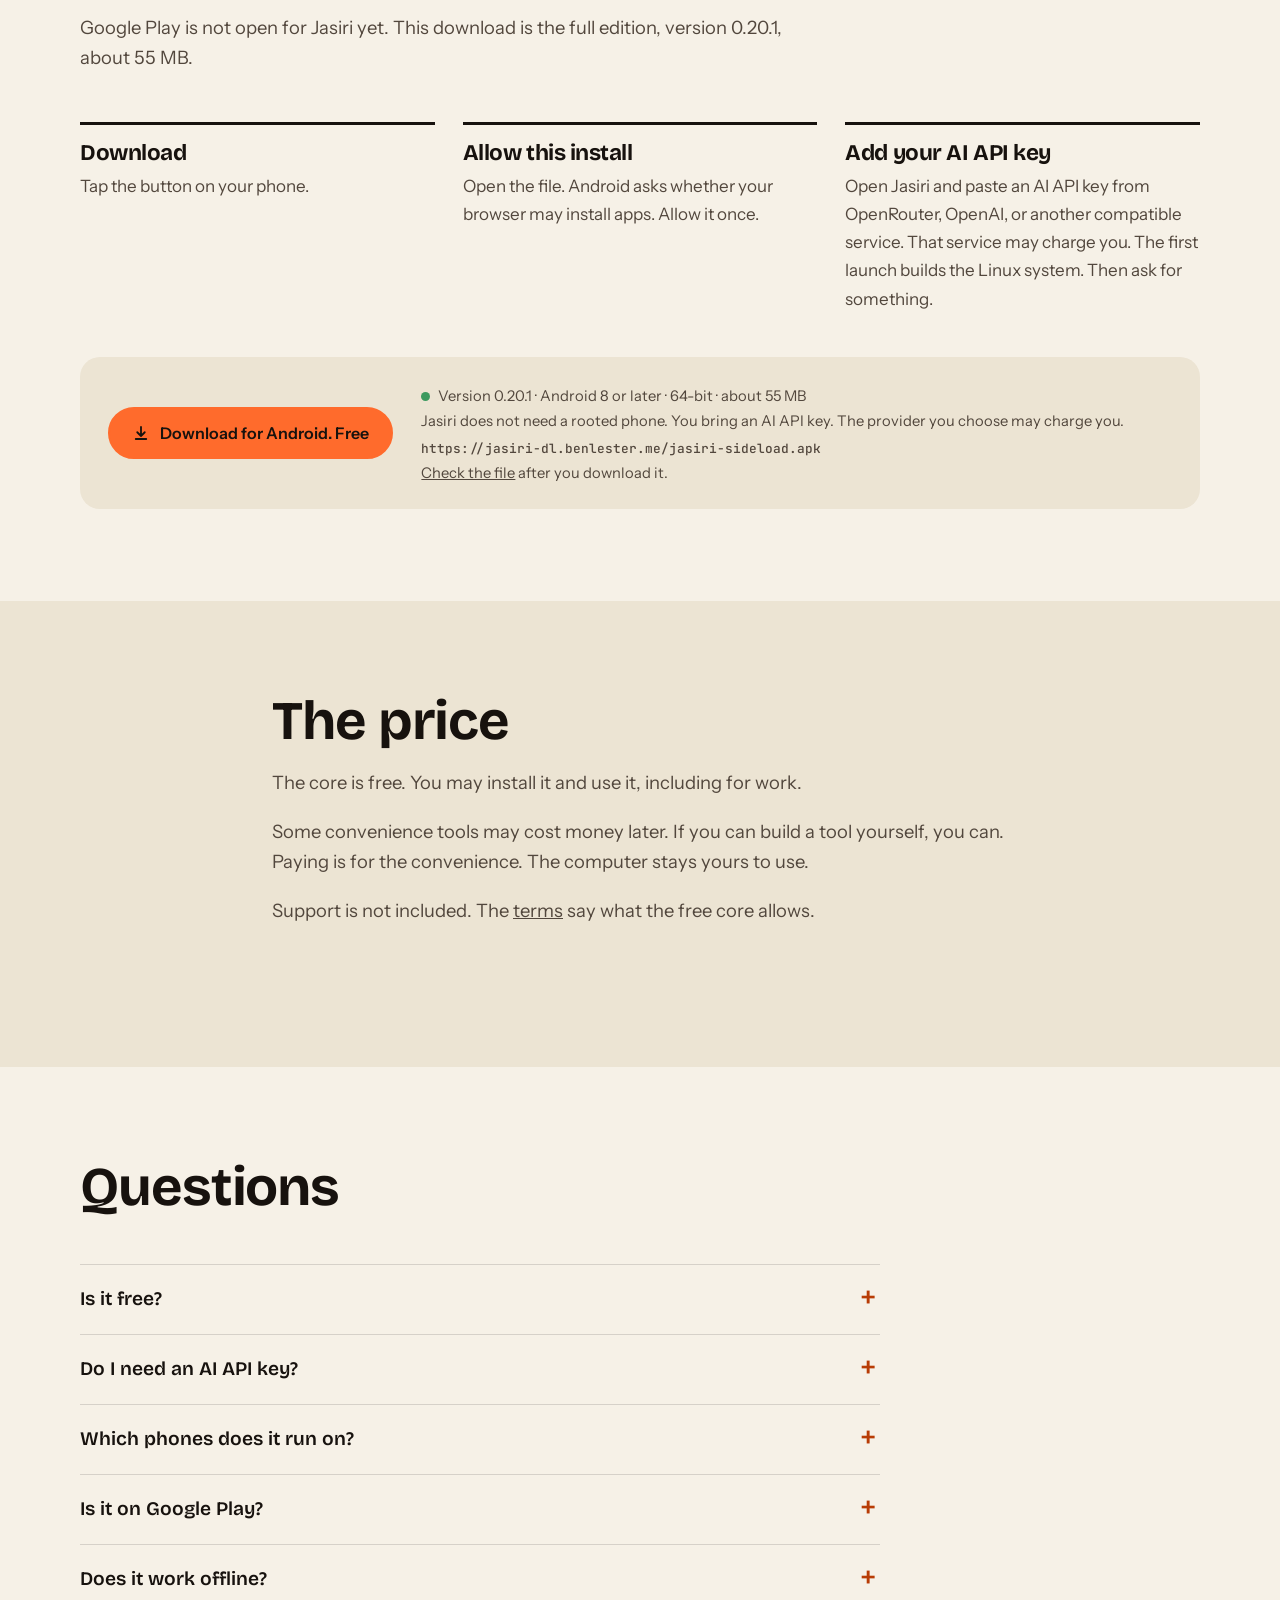
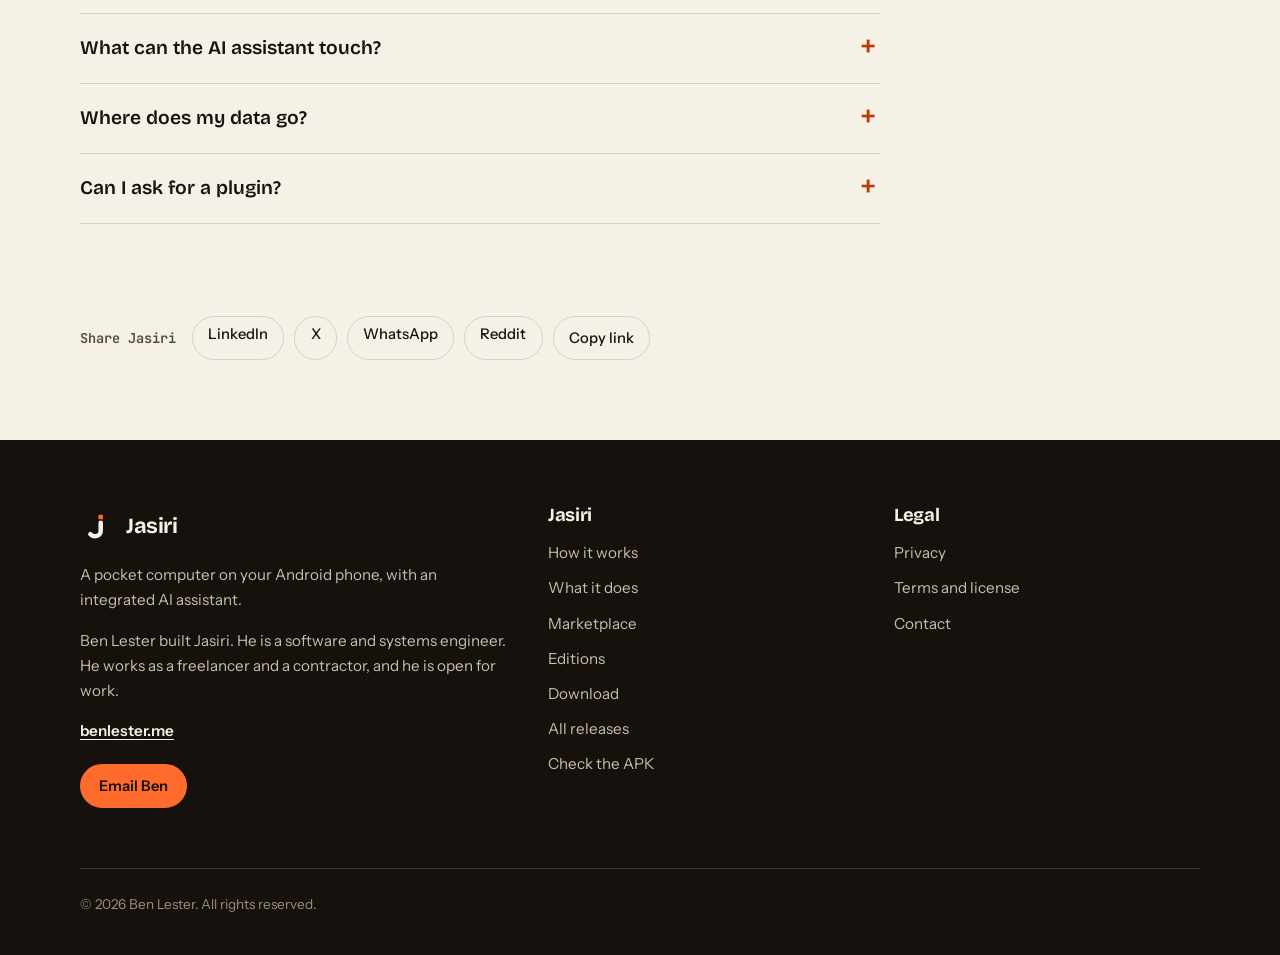
==== commit adf041cd: "Record sideload 0.20.1 on the site. Version 0.20.1, about 55 MB, and the SHA-256 are ordinary text, " ====
--- a/index.html
+++ b/index.html
@@ -57,7 +57,7 @@
           <a class="btn" href="https://jasiri-dl.benlester.me/jasiri-sideload.apk"><svg viewBox="0 0 24 24" fill="none" stroke="currentColor" stroke-width="2.4" stroke-linecap="round" stroke-linejoin="round" aria-hidden="true"><path d="M12 4v12m0 0 5-5m-5 5-5-5M5 20h14"/></svg>Download for Android. Free</a>
           <a class="btn ghost" href="#today">See what it does today</a>
         </div>
-        <p class="fine"><strong>One app.</strong> Version <span data-release="version">0.20.0</span> · Android 8 or later · 64-bit · <span data-release="mib">about 55 MB</span></p>
+        <p class="fine"><strong>One app.</strong> Version <span data-release="version">0.20.1</span> · Android 8 or later · 64-bit · <span data-release="mib">about 55 MB</span></p>
         <p class="fine">Jasiri does not need a rooted phone. You bring an AI API key from OpenRouter, OpenAI, or another compatible service. That service may charge you. The core of the app is free, including for work.</p>
       </div>
       <div class="stage">
@@ -195,7 +195,7 @@
     <div class="wrap">
       <div class="sec-head">
         <h2>Install Jasiri</h2>
-        <p>Google Play is not open for Jasiri yet. This download is the full edition, version <span data-release="version">0.20.0</span>, <span data-release="mib">about 55 MB</span>.</p>
+        <p>Google Play is not open for Jasiri yet. This download is the full edition, version <span data-release="version">0.20.1</span>, <span data-release="mib">about 55 MB</span>.</p>
       </div>
       <ol class="install">
         <li>
@@ -214,7 +214,7 @@
       <div class="dl-box">
         <a class="btn" href="https://jasiri-dl.benlester.me/jasiri-sideload.apk"><svg viewBox="0 0 24 24" fill="none" stroke="currentColor" stroke-width="2.4" stroke-linecap="round" stroke-linejoin="round" aria-hidden="true"><path d="M12 4v12m0 0 5-5m-5 5-5-5M5 20h14"/></svg>Download for Android. Free</a>
         <div>
-          <span class="fine"><span class="dot"></span>Version <span data-release="version">0.20.0</span> · Android 8 or later · 64-bit · <span data-release="mib">about 55 MB</span></span><br>
+          <span class="fine"><span class="dot"></span>Version <span data-release="version">0.20.1</span> · Android 8 or later · 64-bit · <span data-release="mib">about 55 MB</span></span><br>
           <p class="fine">Jasiri does not need a rooted phone. You bring an AI API key. The provider you choose may charge you.</p>
           <code>https://jasiri-dl.benlester.me/jasiri-sideload.apk</code>
           <p class="fine"><a href="/check/">Check the file</a> after you download it.</p>
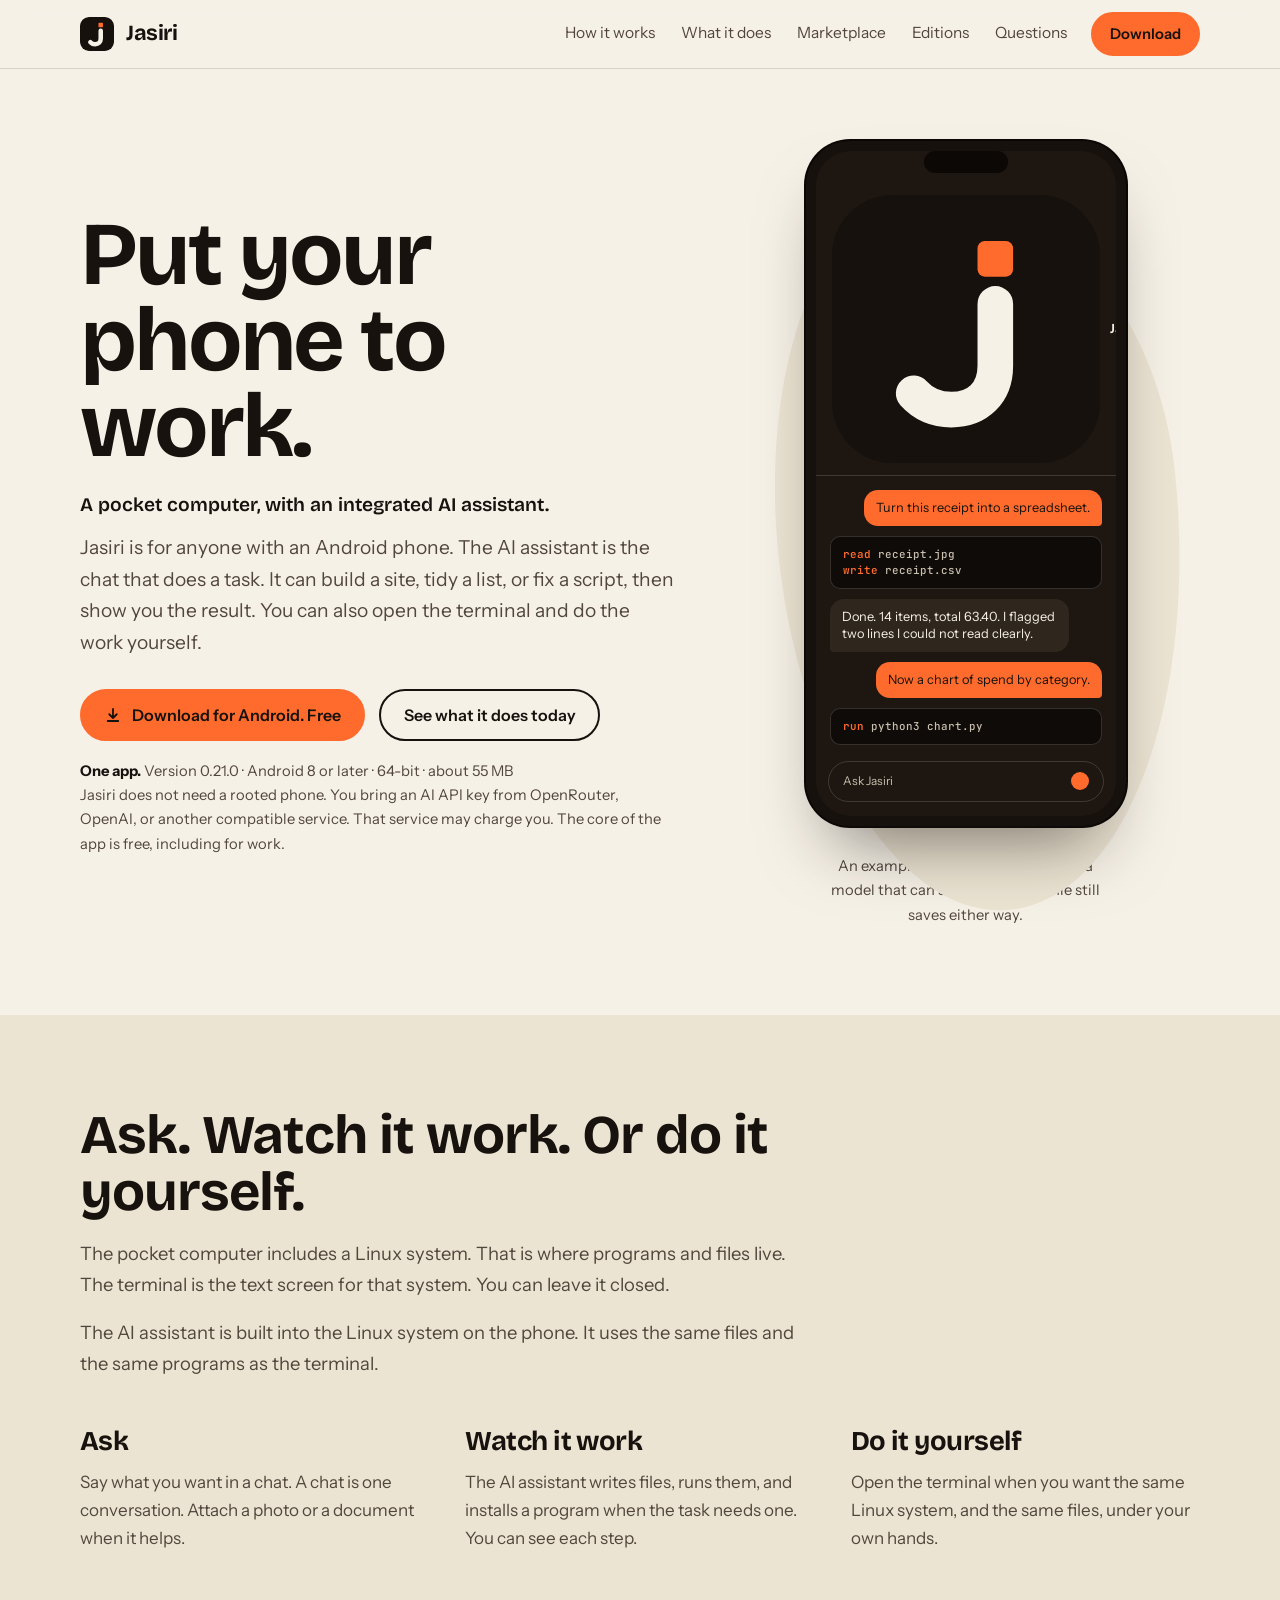
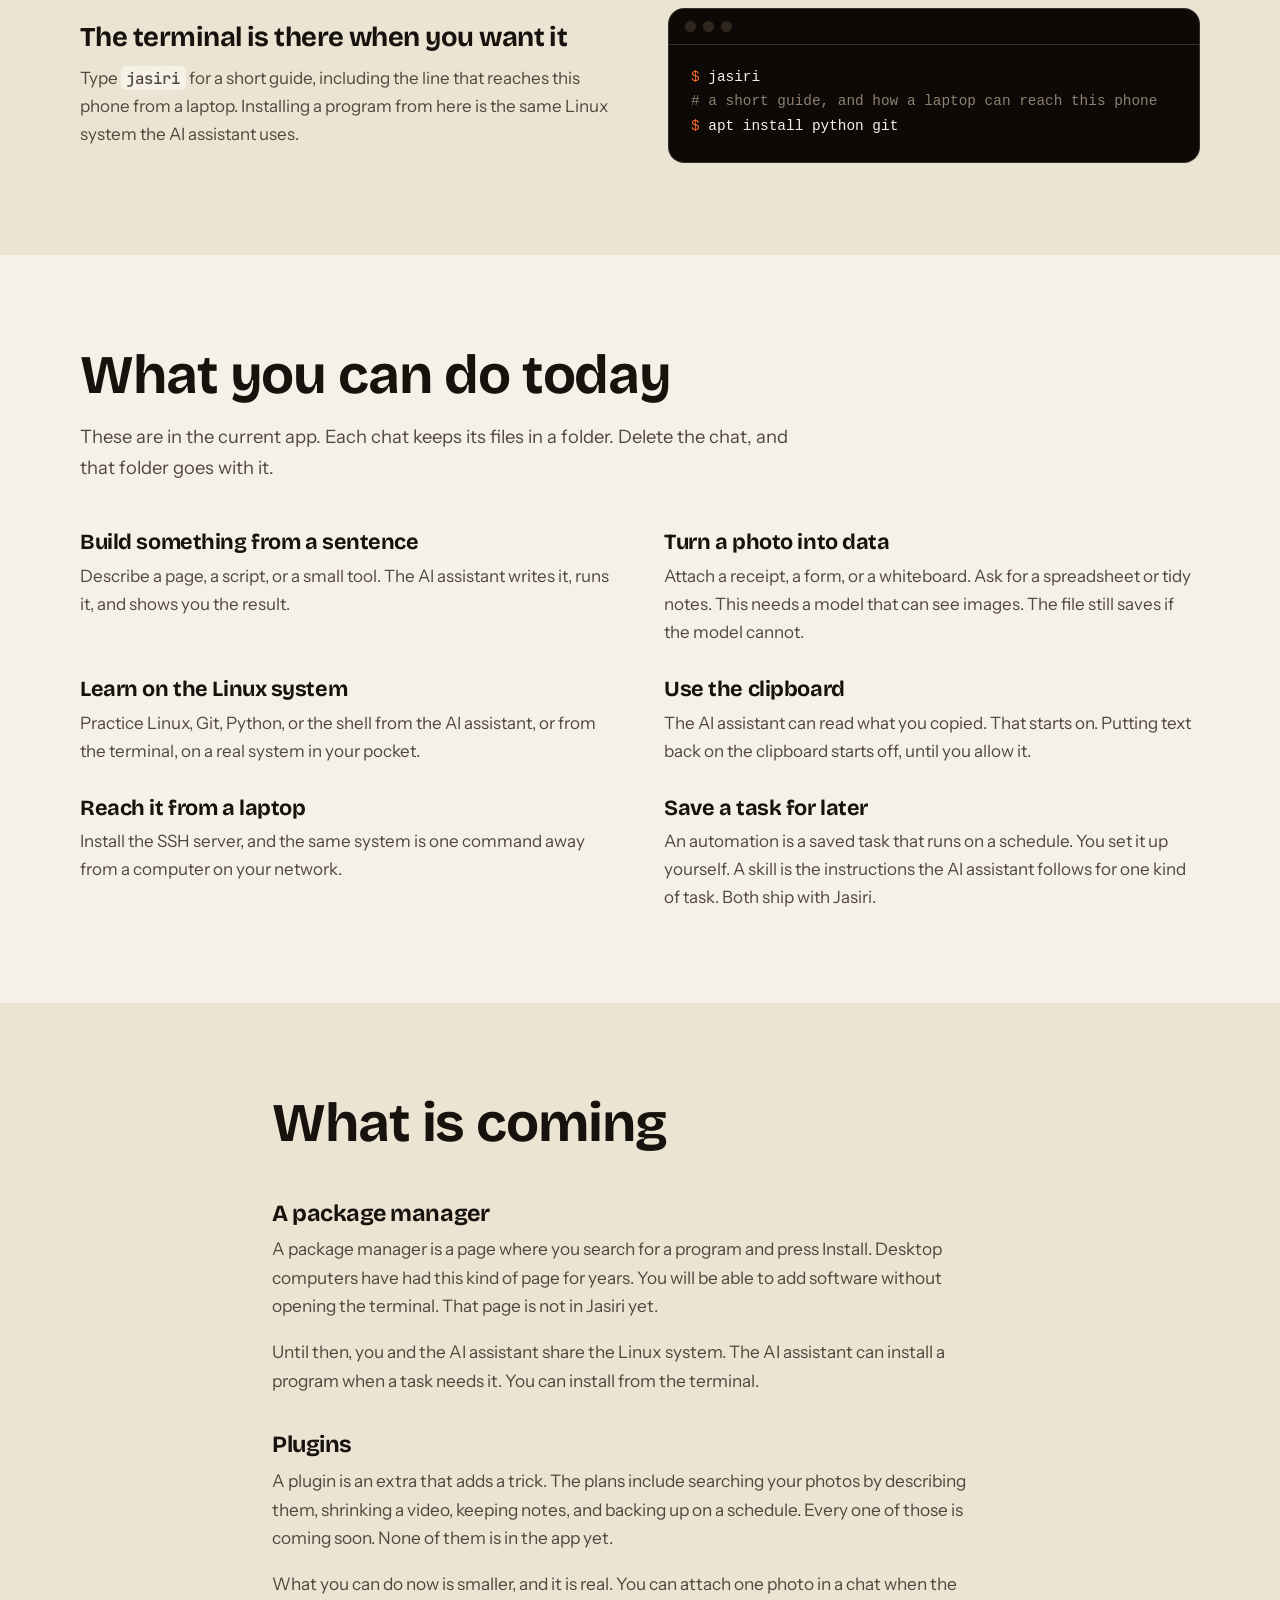
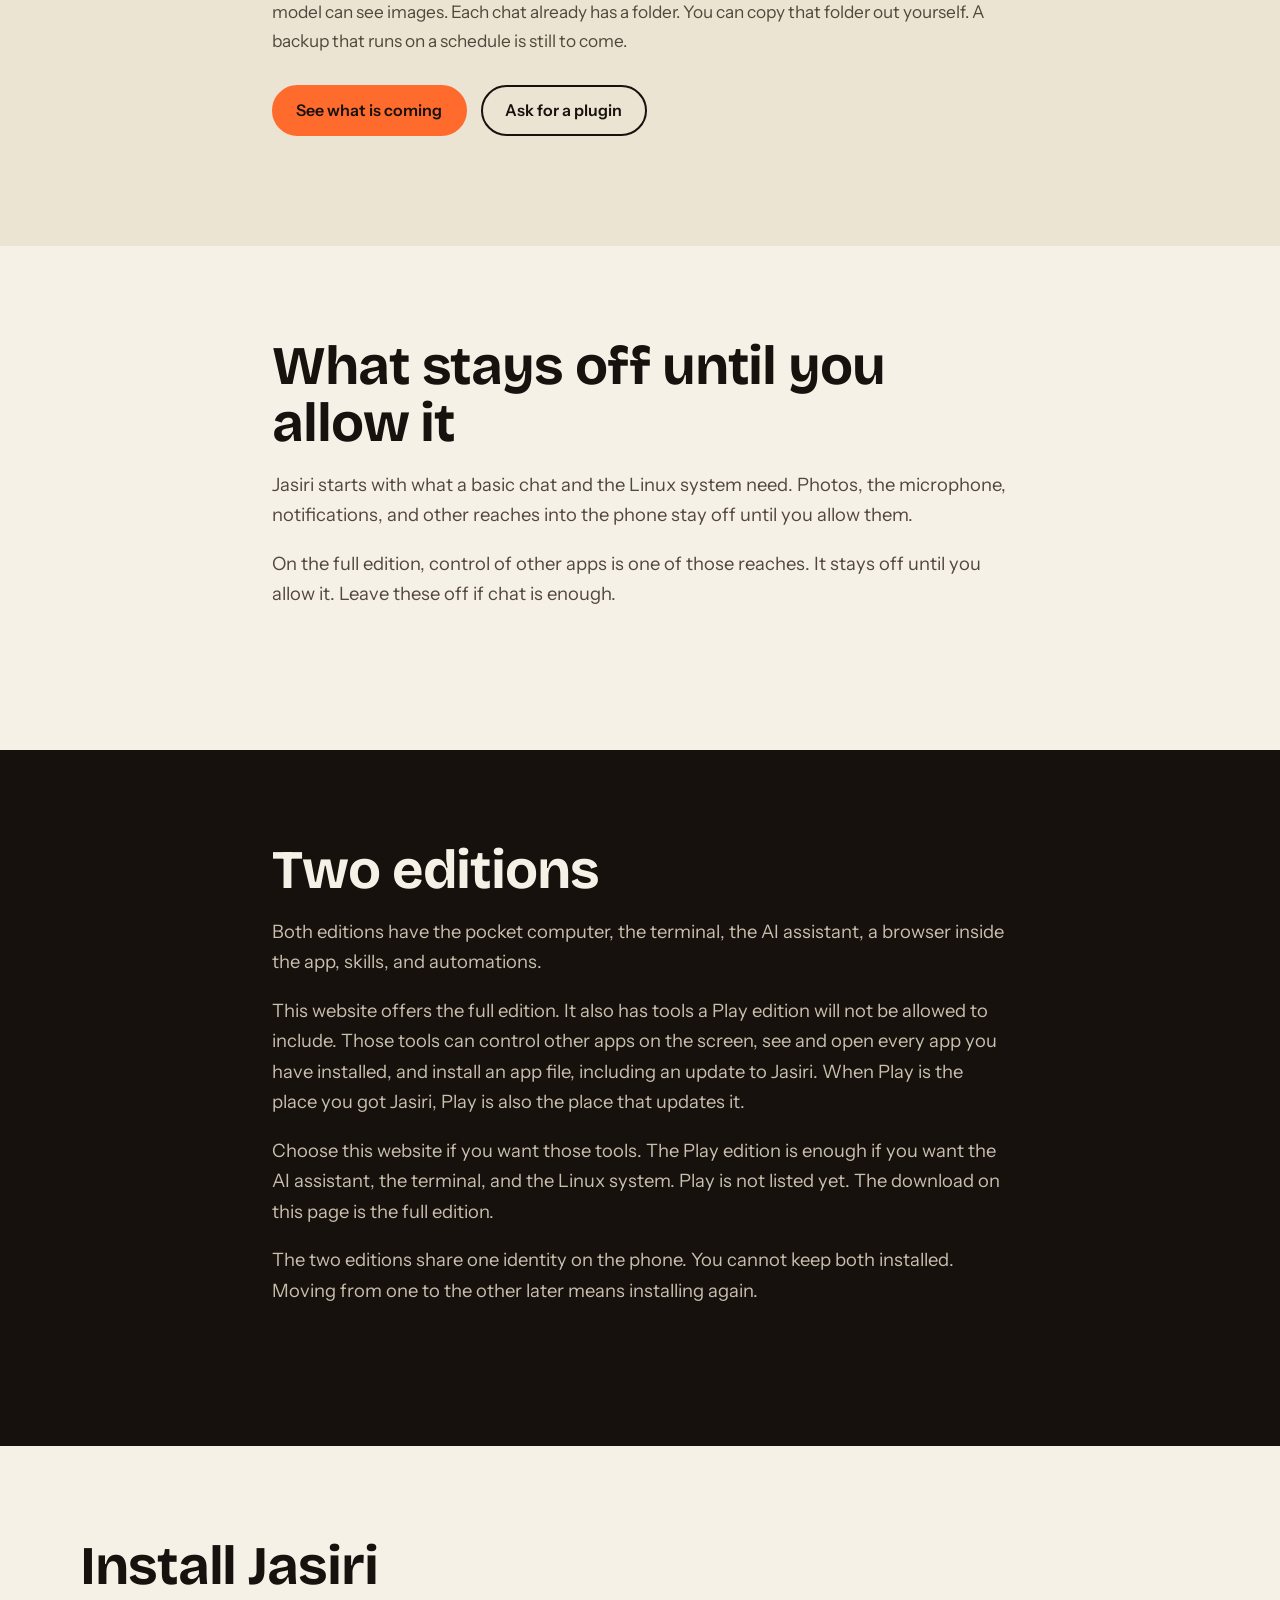
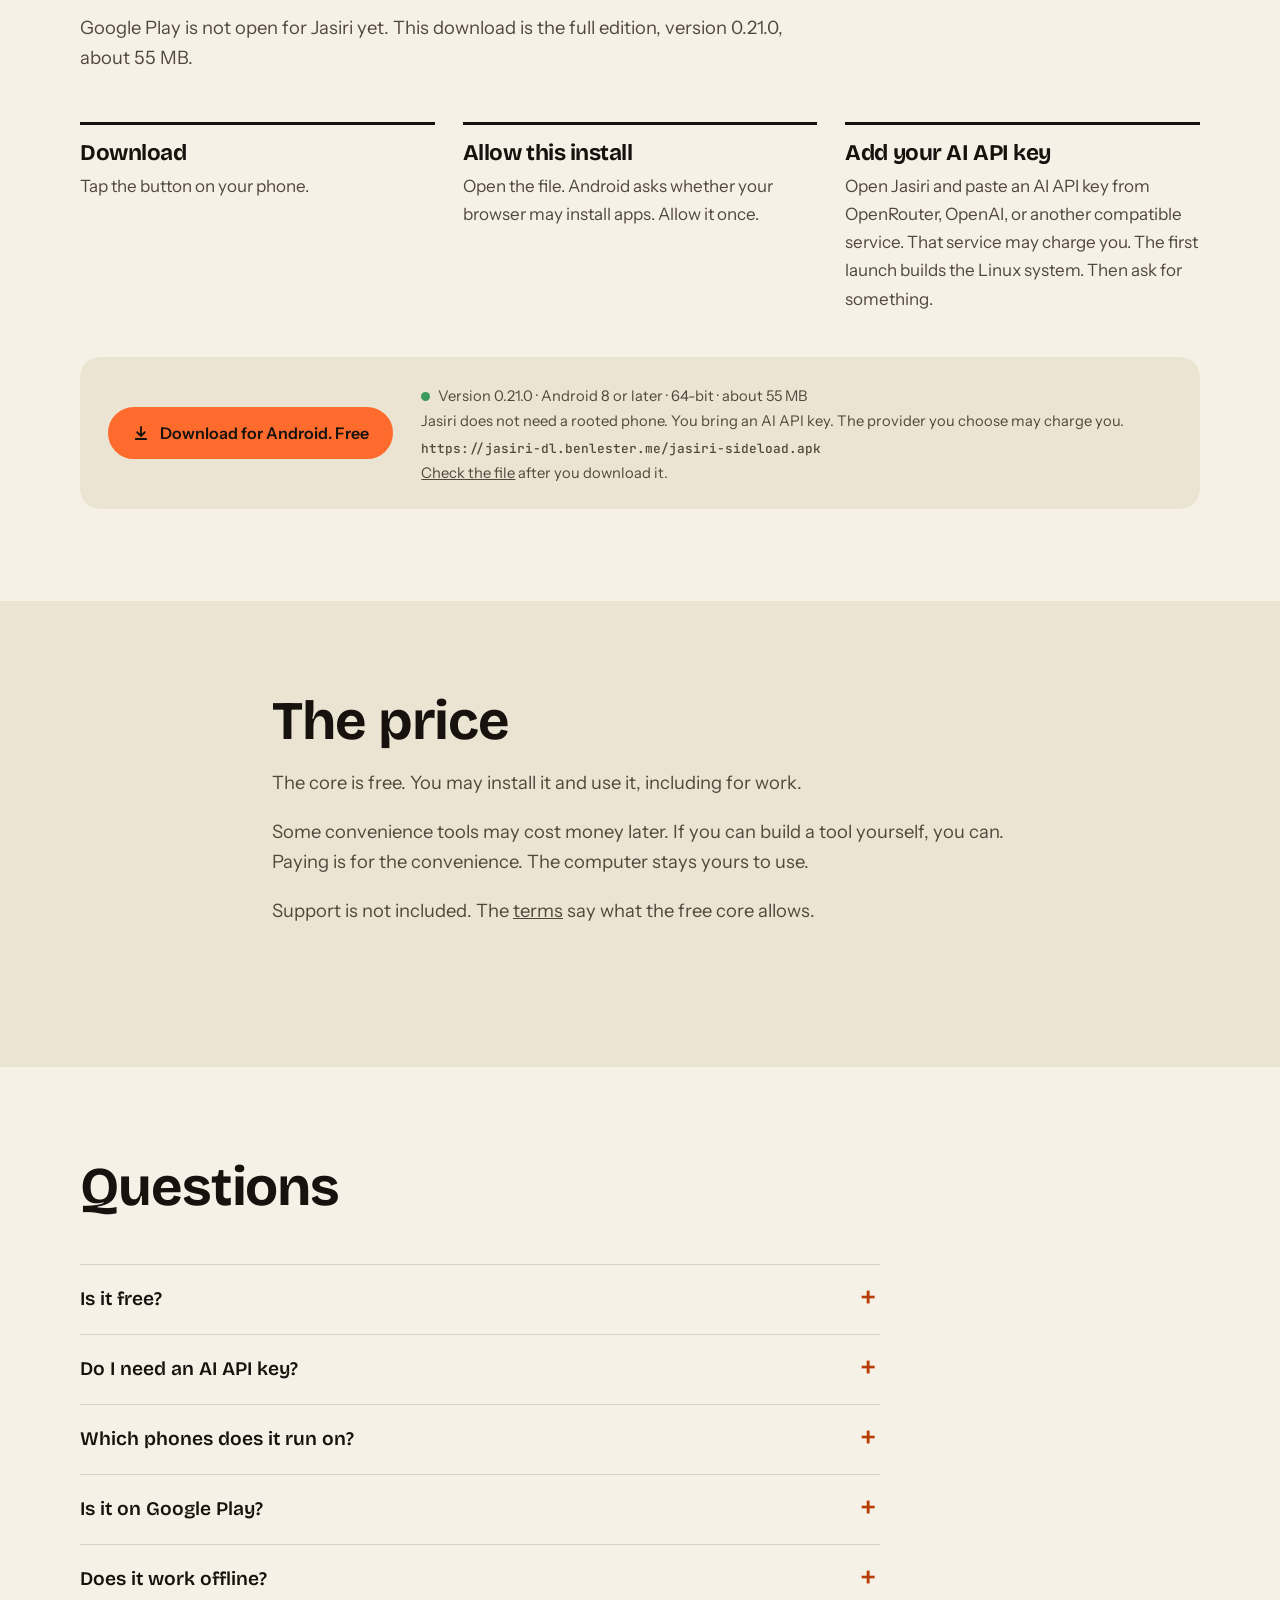
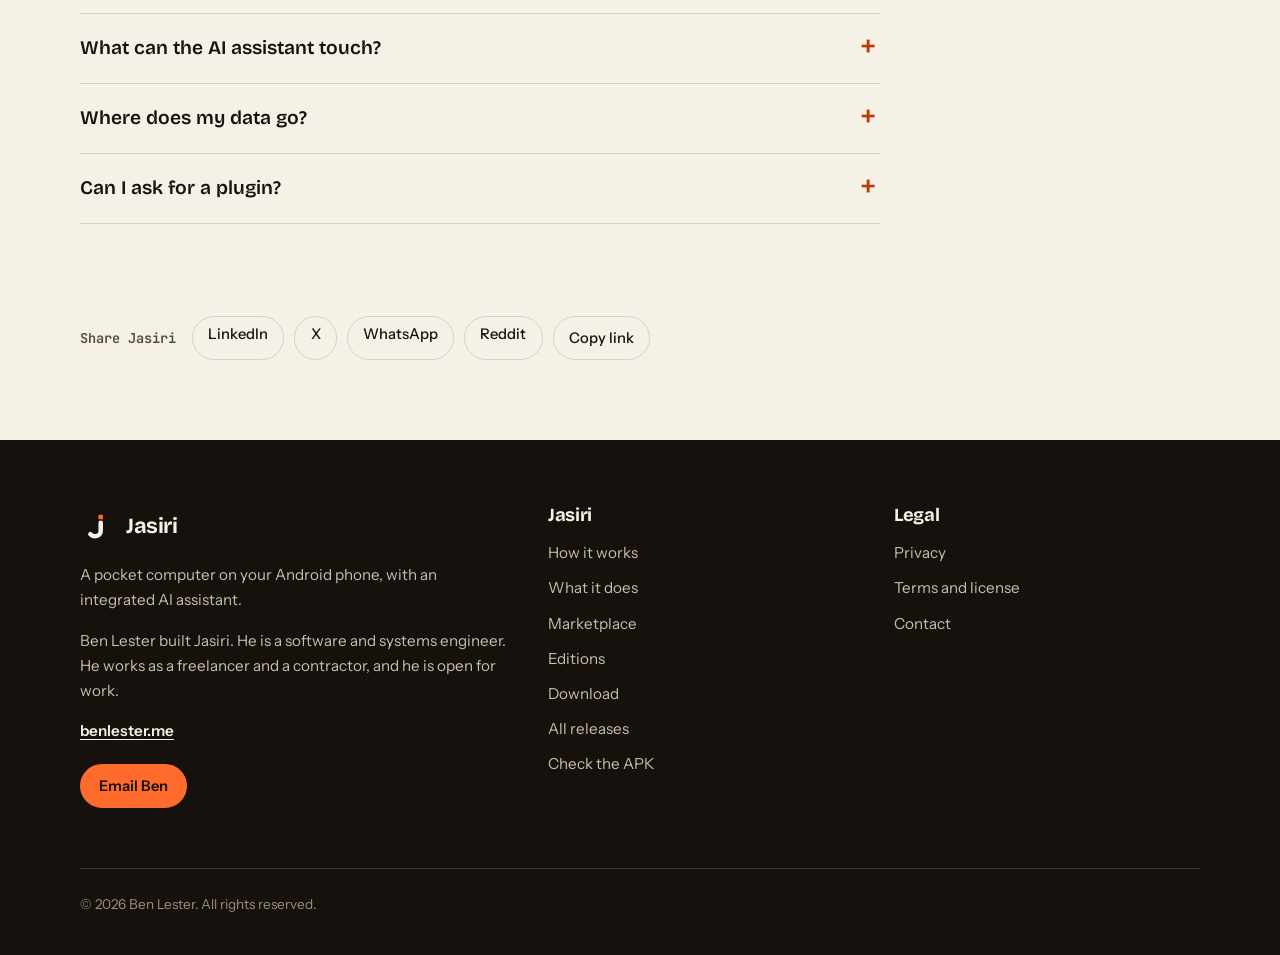
==== commit aa05bdc9: "Record sideload 0.21.0 on the site." ====
--- a/index.html
+++ b/index.html
@@ -57,7 +57,7 @@
           <a class="btn" href="https://jasiri-dl.benlester.me/jasiri-sideload.apk"><svg viewBox="0 0 24 24" fill="none" stroke="currentColor" stroke-width="2.4" stroke-linecap="round" stroke-linejoin="round" aria-hidden="true"><path d="M12 4v12m0 0 5-5m-5 5-5-5M5 20h14"/></svg>Download for Android. Free</a>
           <a class="btn ghost" href="#today">See what it does today</a>
         </div>
-        <p class="fine"><strong>One app.</strong> Version <span data-release="version">0.20.1</span> · Android 8 or later · 64-bit · <span data-release="mib">about 55 MB</span></p>
+        <p class="fine"><strong>One app.</strong> Version <span data-release="version">0.21.0</span> · Android 8 or later · 64-bit · <span data-release="mib">about 55 MB</span></p>
         <p class="fine">Jasiri does not need a rooted phone. You bring an AI API key from OpenRouter, OpenAI, or another compatible service. That service may charge you. The core of the app is free, including for work.</p>
       </div>
       <div class="stage">
@@ -195,7 +195,7 @@
     <div class="wrap">
       <div class="sec-head">
         <h2>Install Jasiri</h2>
-        <p>Google Play is not open for Jasiri yet. This download is the full edition, version <span data-release="version">0.20.1</span>, <span data-release="mib">about 55 MB</span>.</p>
+        <p>Google Play is not open for Jasiri yet. This download is the full edition, version <span data-release="version">0.21.0</span>, <span data-release="mib">about 55 MB</span>.</p>
       </div>
       <ol class="install">
         <li>
@@ -214,7 +214,7 @@
       <div class="dl-box">
         <a class="btn" href="https://jasiri-dl.benlester.me/jasiri-sideload.apk"><svg viewBox="0 0 24 24" fill="none" stroke="currentColor" stroke-width="2.4" stroke-linecap="round" stroke-linejoin="round" aria-hidden="true"><path d="M12 4v12m0 0 5-5m-5 5-5-5M5 20h14"/></svg>Download for Android. Free</a>
         <div>
-          <span class="fine"><span class="dot"></span>Version <span data-release="version">0.20.1</span> · Android 8 or later · 64-bit · <span data-release="mib">about 55 MB</span></span><br>
+          <span class="fine"><span class="dot"></span>Version <span data-release="version">0.21.0</span> · Android 8 or later · 64-bit · <span data-release="mib">about 55 MB</span></span><br>
           <p class="fine">Jasiri does not need a rooted phone. You bring an AI API key. The provider you choose may charge you.</p>
           <code>https://jasiri-dl.benlester.me/jasiri-sideload.apk</code>
           <p class="fine"><a href="/check/">Check the file</a> after you download it.</p>
